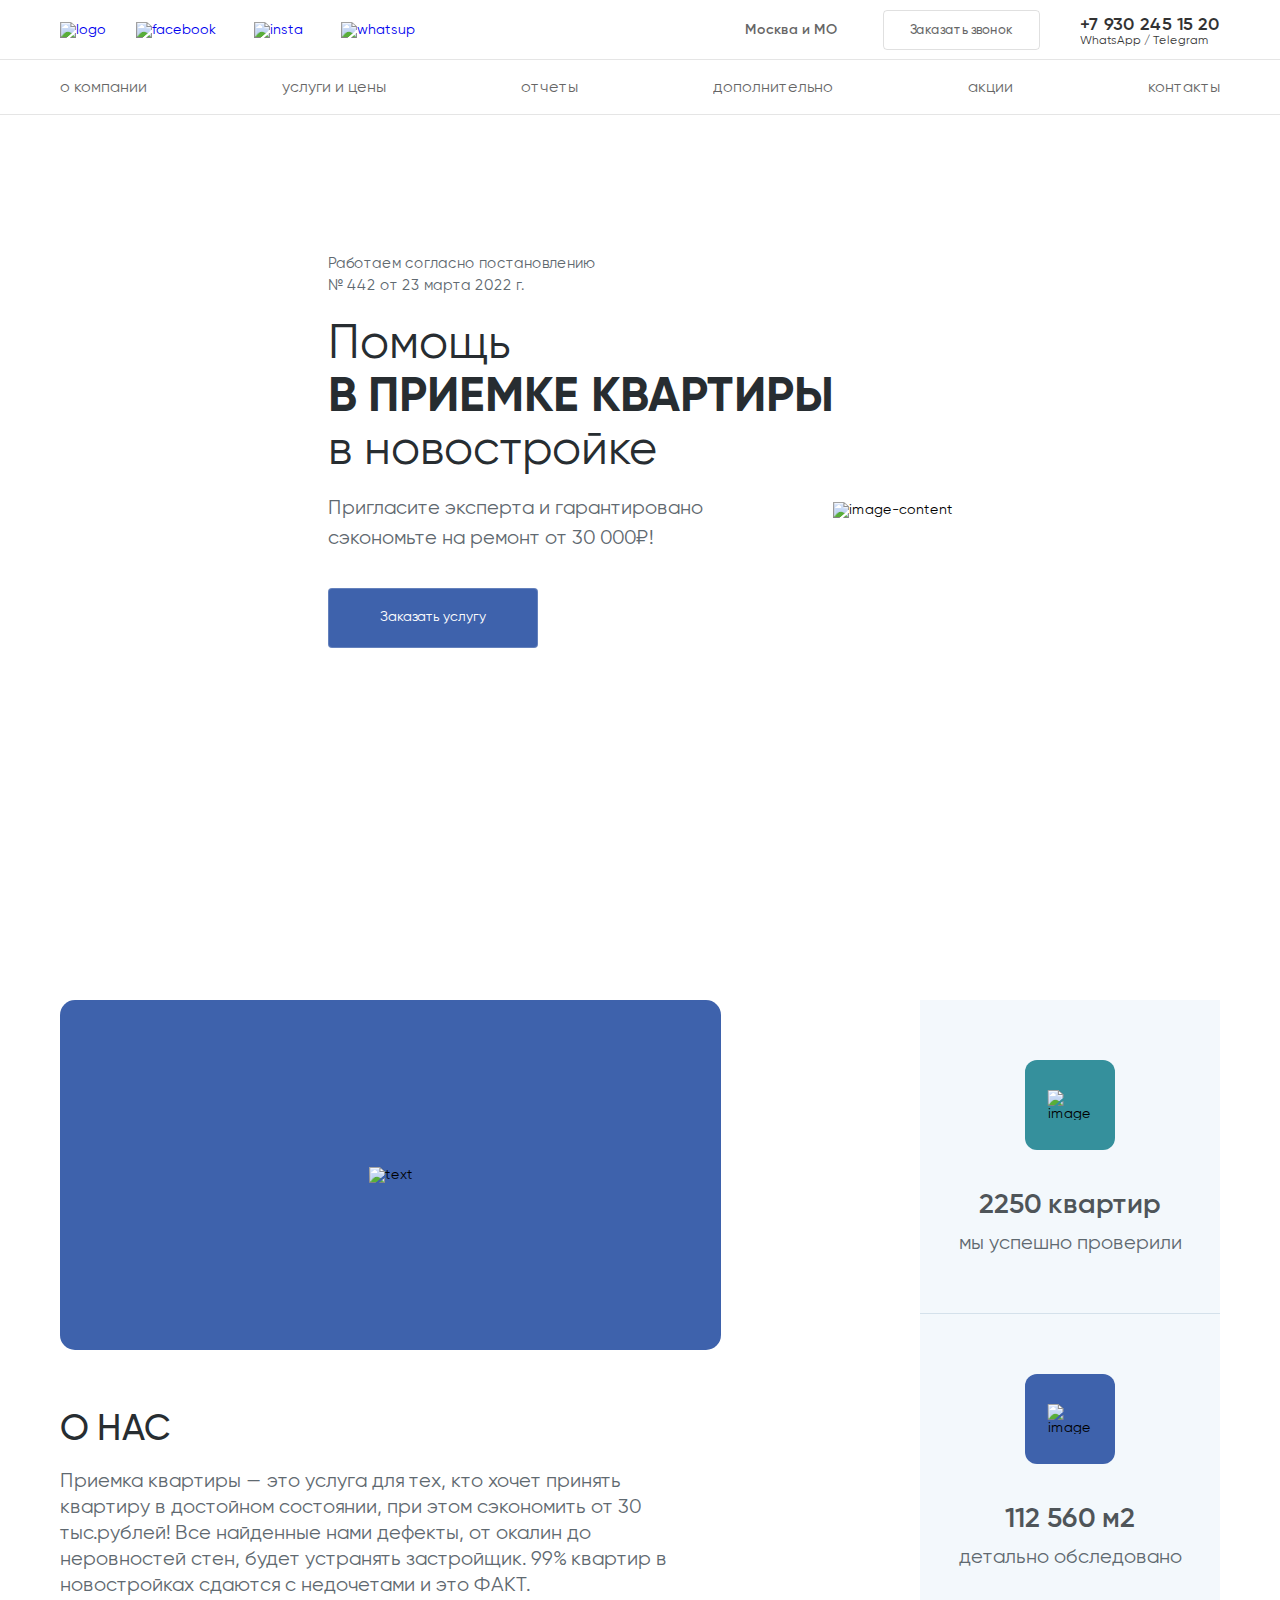
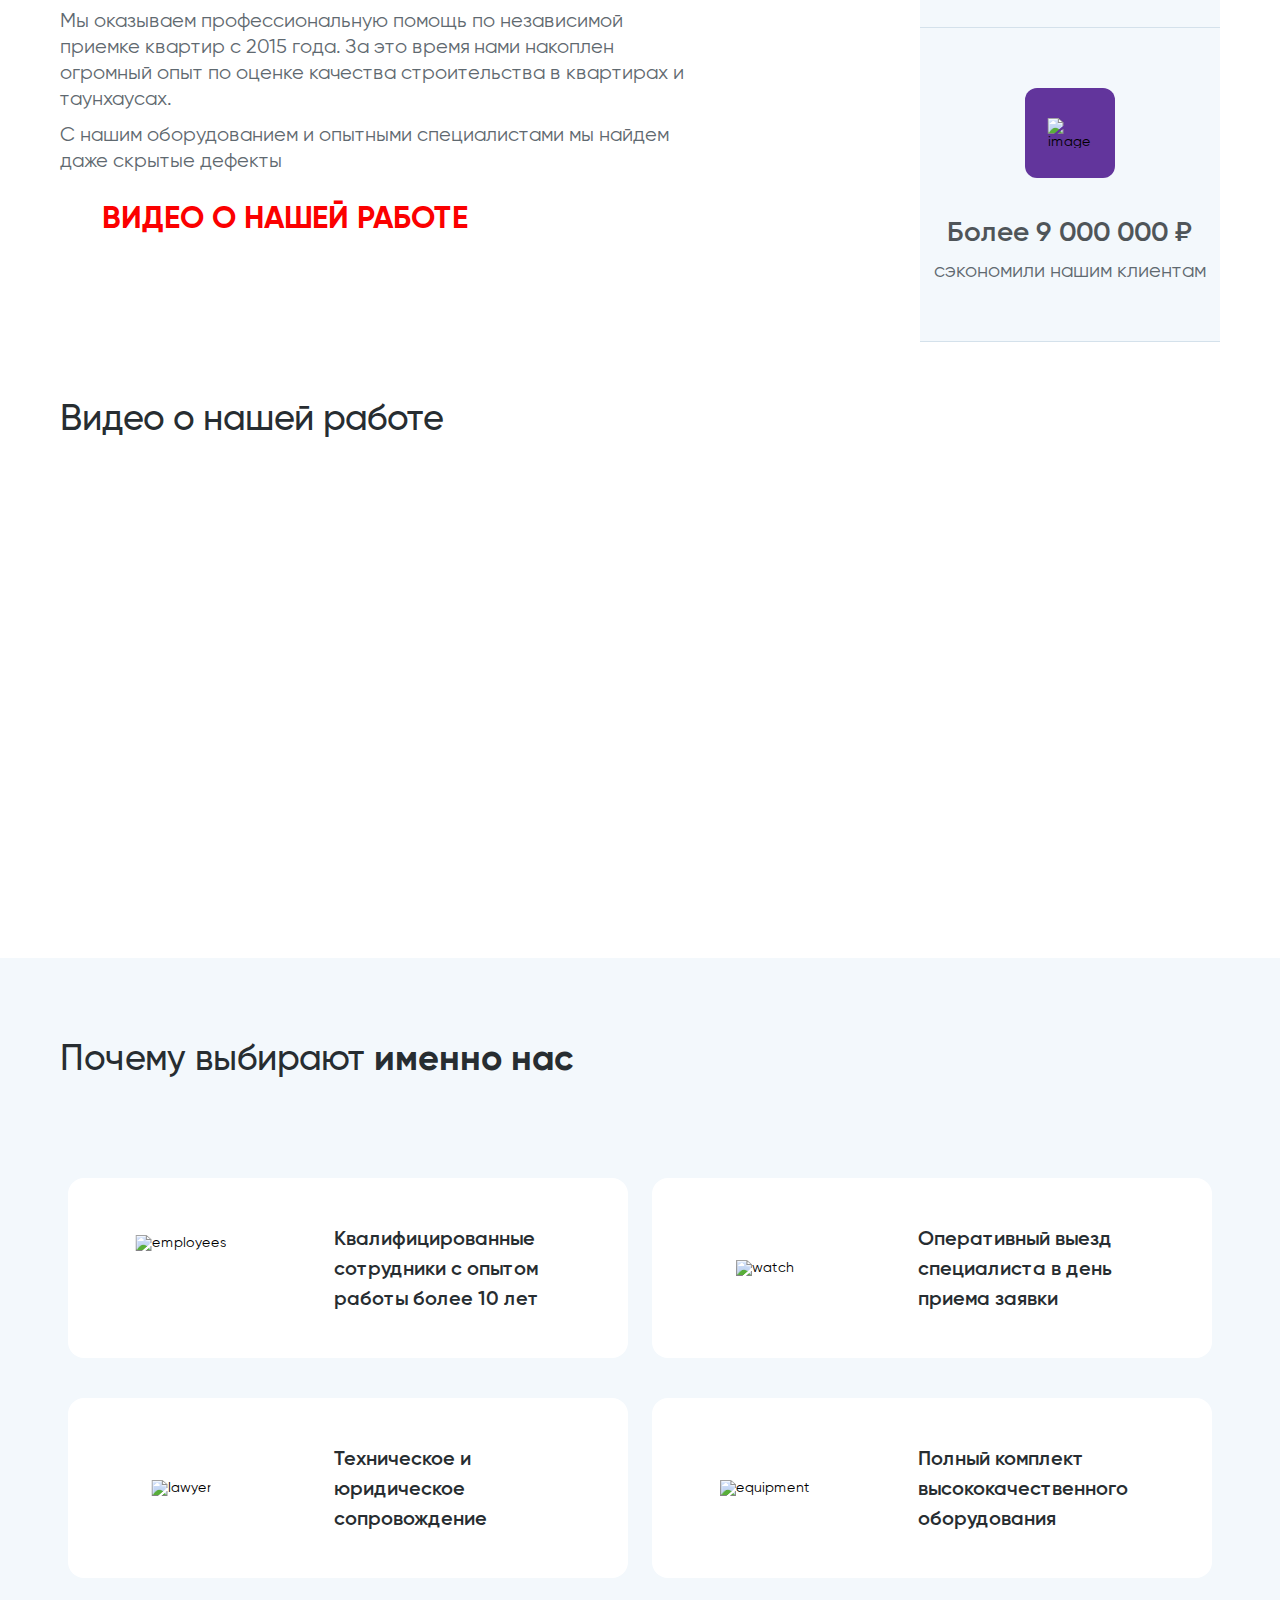
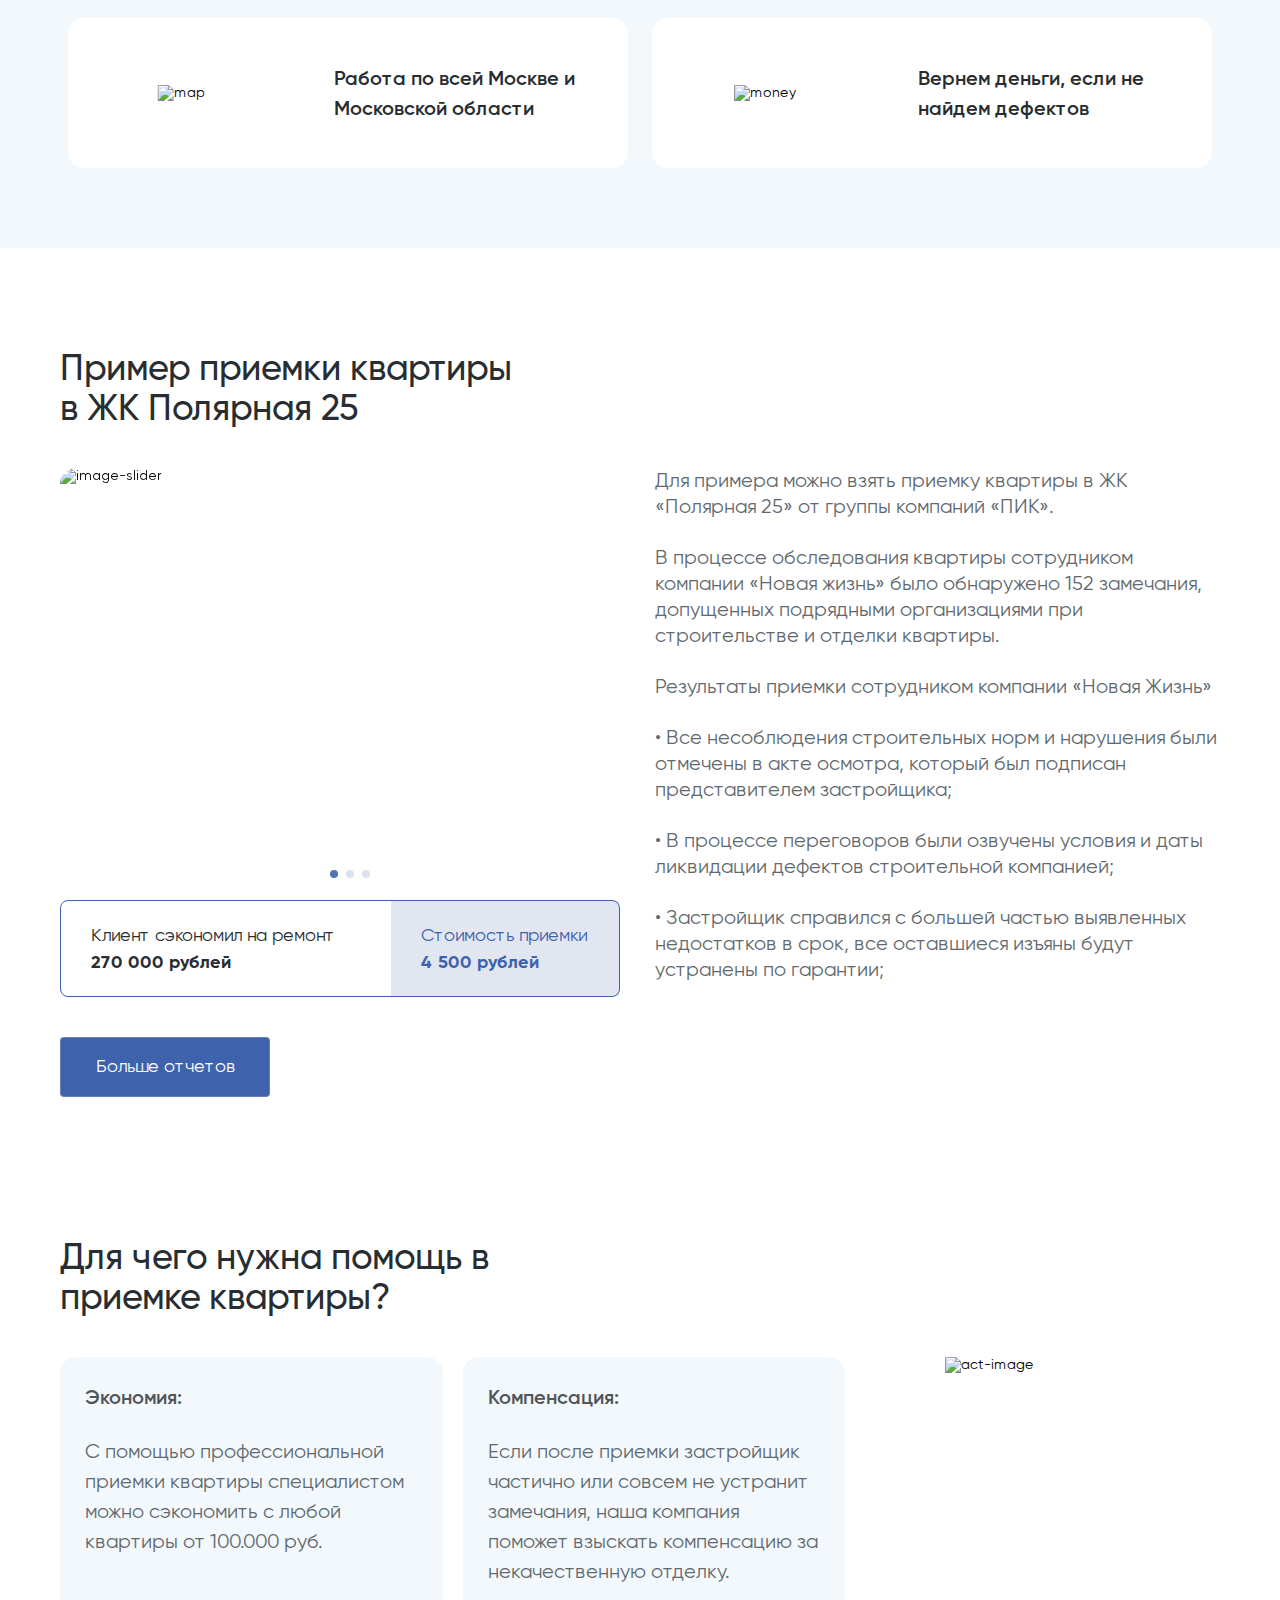
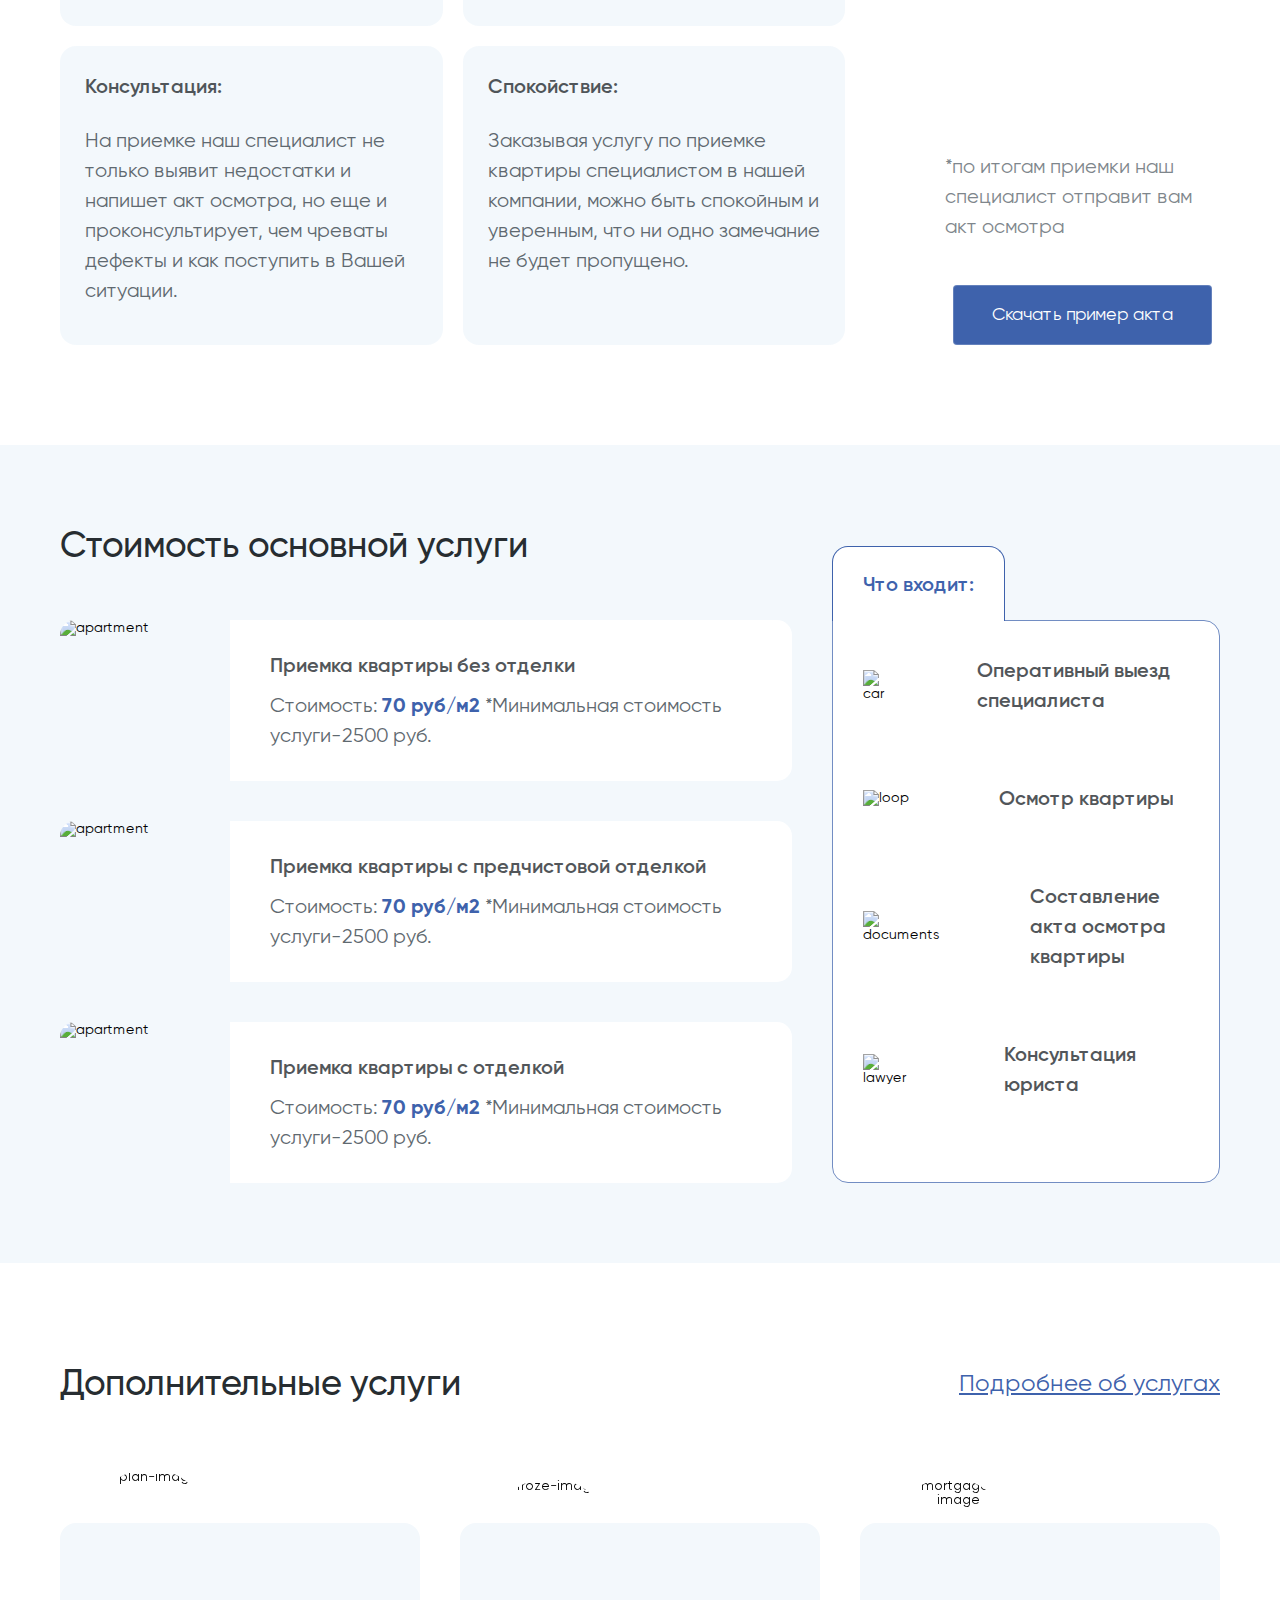
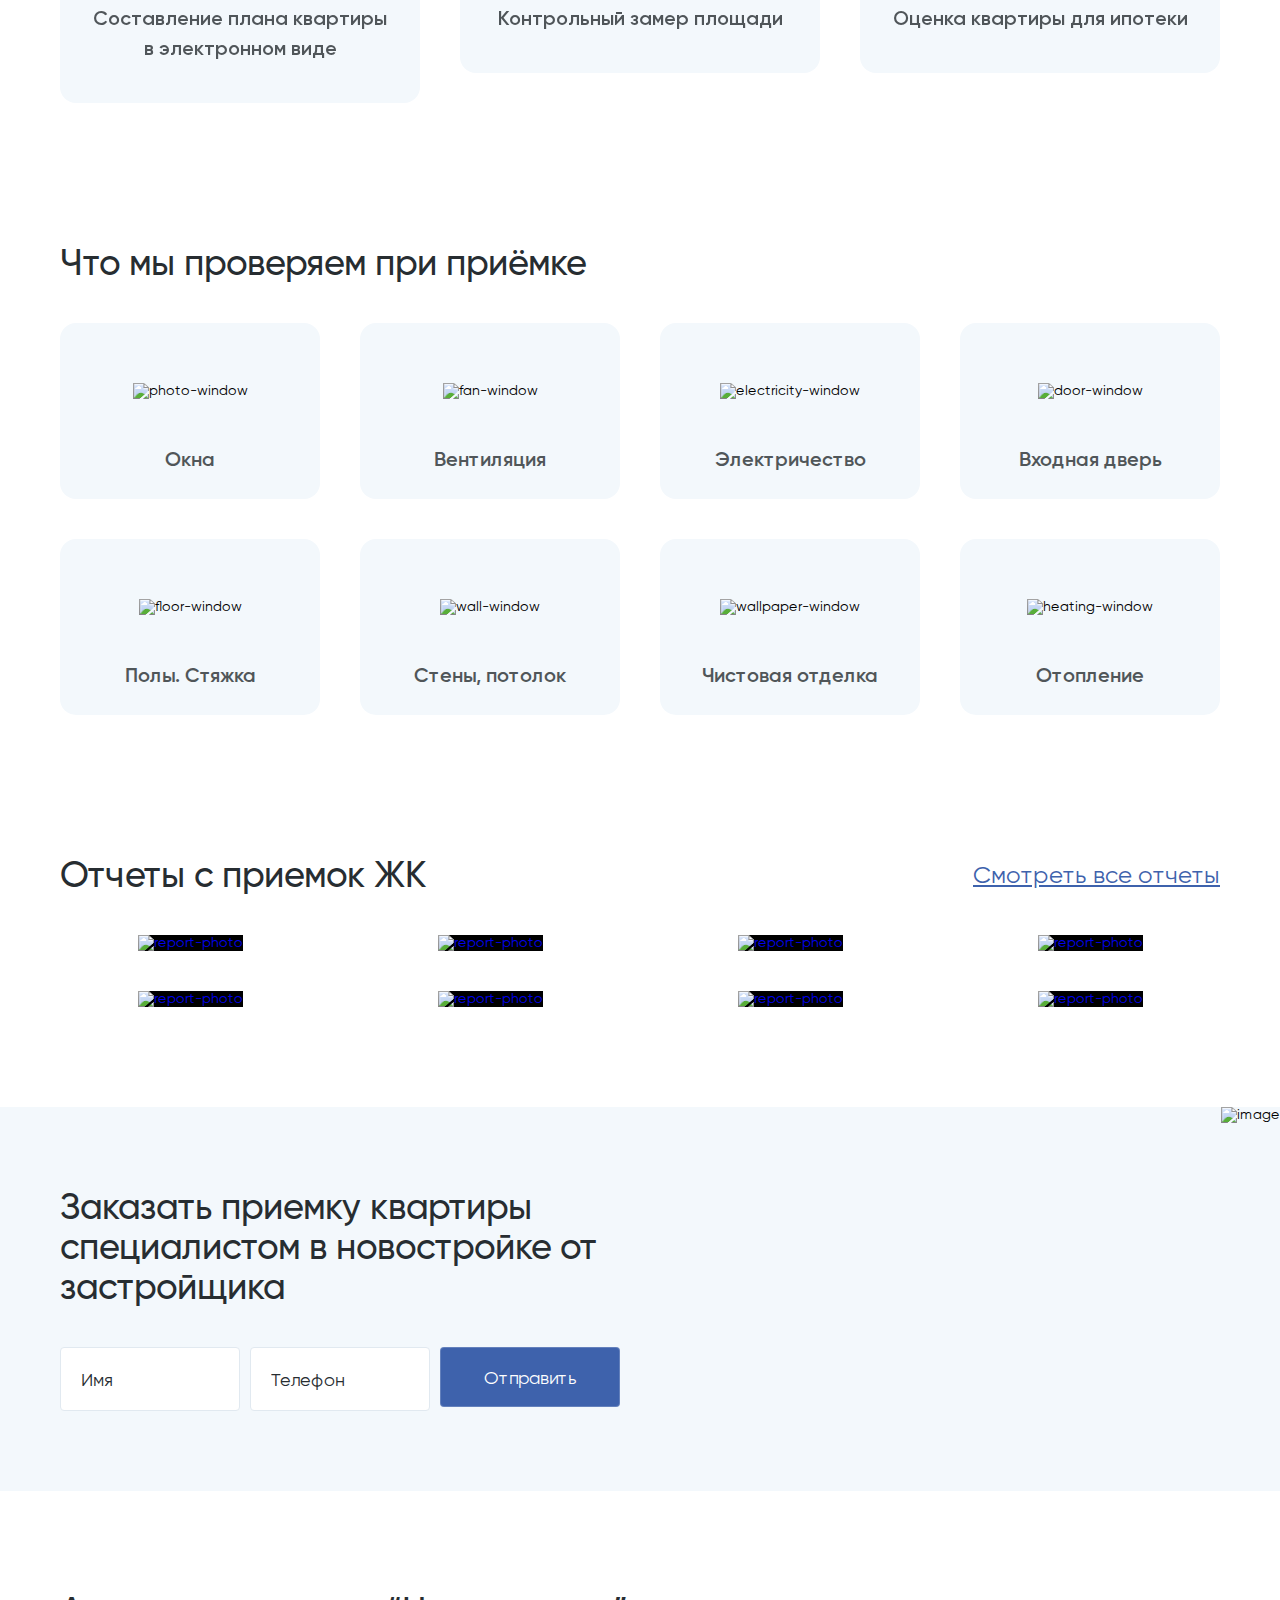
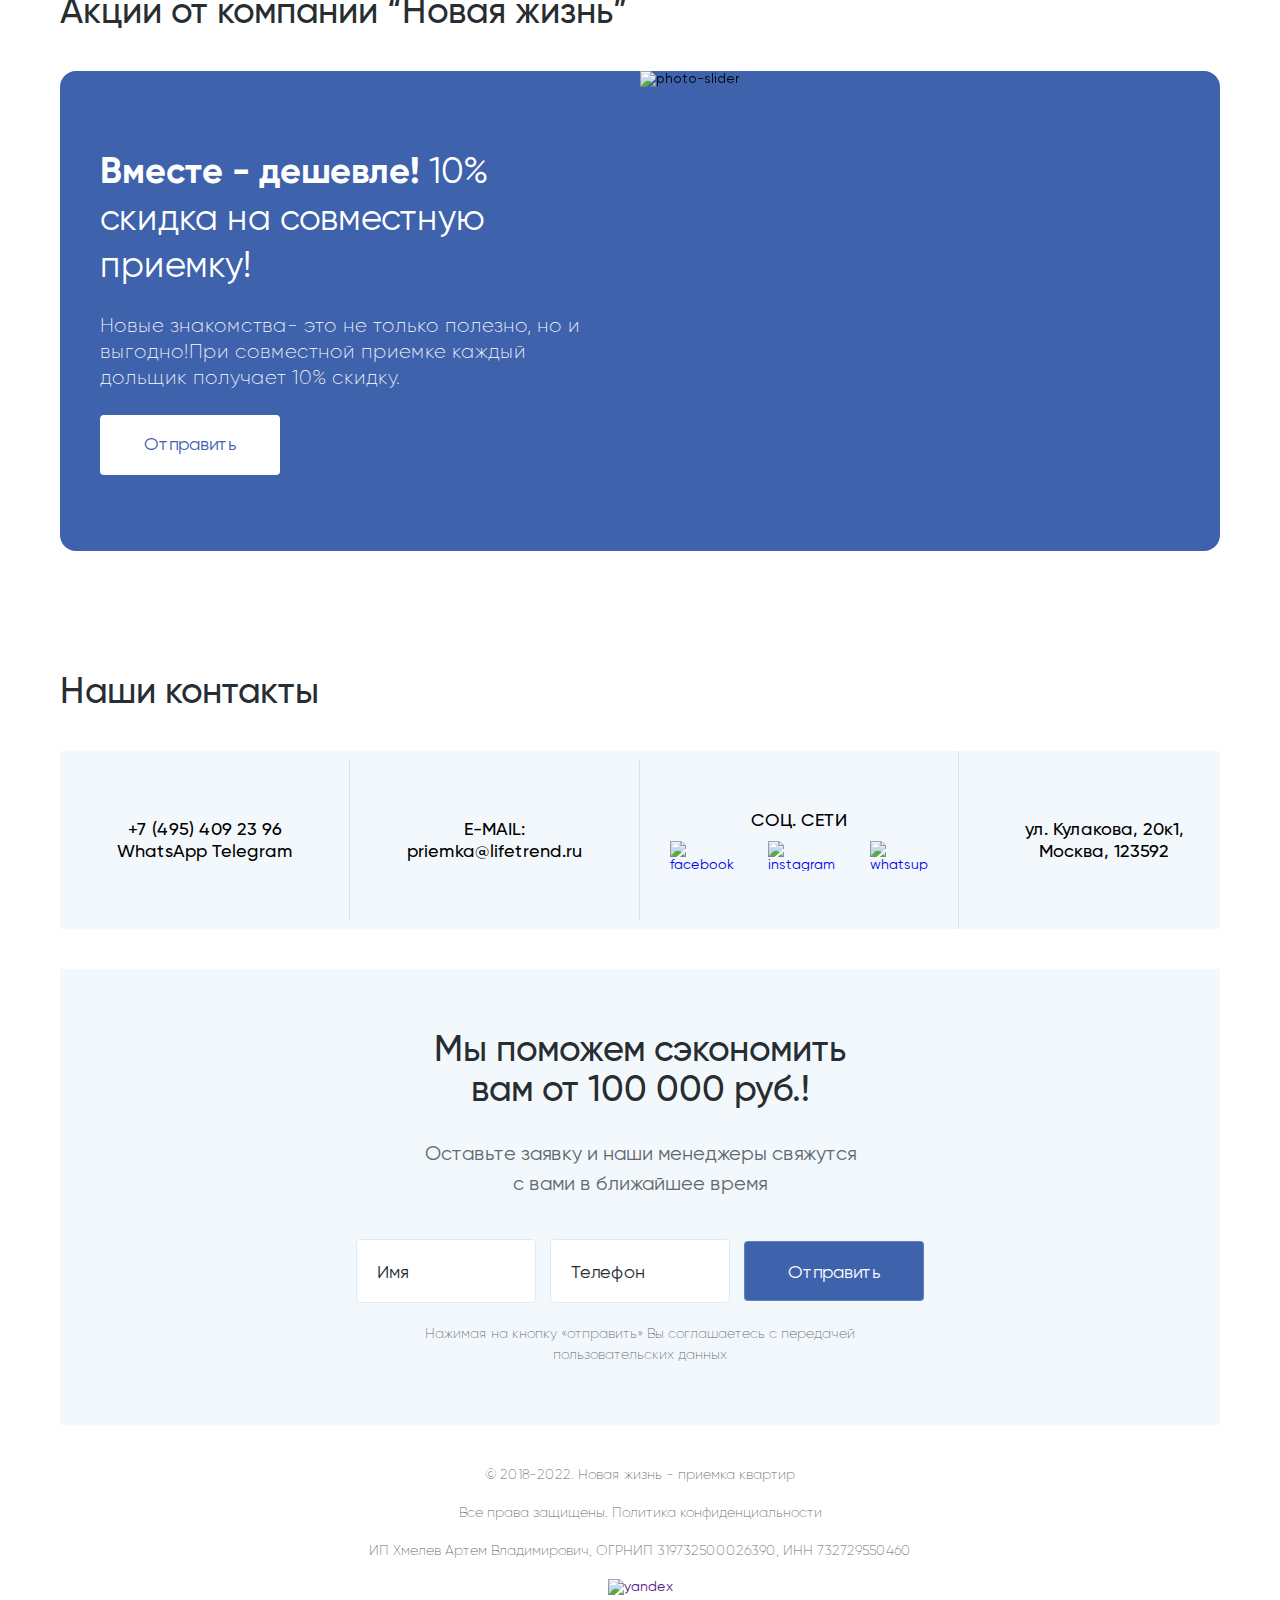
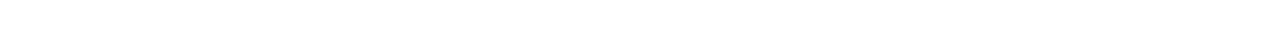
==== index.html @ ded3f1b5 "Add files via upload" ====
<!DOCTYPE html>
<html lang="ru">

<head>
	<meta charset="UTF-8">
	<meta http-equiv="X-UA-Compatible" content="IE=edge">
	<meta name="viewport" content="width=device-width, initial-scale=1.0">
	<link rel="stylesheet" href="css/style.min.css">
	<link rel="stylesheet" href="https://unpkg.com/swiper@8/swiper-bundle.min.css" />
	<title>Главная</title>
</head>

<body>
	<div class="wrapper">
		<header class="header">
			<div class="header__container container">
				<div class="header__top">
					<div class="header__left">
						<a href="index.html" class="header__logo">
							<img src="img/icons/logo.svg" alt="logo">
						</a>
						<div data-da=".menu,768,3" class="header__social social-header">
							<a href="#" class="social-header__item">
								<img src="img/icons/facebook.svg" alt="facebook">
							</a>
							<a href="#" class="social-header__item">
								<img src="img/icons/insta.svg" alt="insta">
							</a>
							<a href="#" class="social-header__item">
								<img src="img/icons/whatsup.svg" alt="whatsup">
							</a>
						</div>
					</div>
					<div class="header__right">
						<a href="#" data-da=".menu,600,2" class="header__location">Москва и МО</a>
						<a href="#popup-1" data-da=".menu,768,1" class="header__button popup-link">Заказать звонок</a>
						<div class="header__contact contact-header">
							<a href="tel:+79302451520" class="contact-header__phone">+7 930 245 15 20</a>
							<div class="contact-header__soc">WhatsApp / Telegram</div>
						</div>
						<div class="header__burger">
							<span></span>
							<span></span>
							<span></span>
						</div>
					</div>
				</div>
				<div class="header__bottom">
					<nav data-da=".header__right,768,3" class="header__menu menu">
						<ul class="menu__list">
							<li class="menu__item"><a href="about.html" class="menu__link">о компании</a></li>
							<li class="menu__item"><a href="services.html" class="menu__link">услуги и цены</a></li>
							<li class="menu__item"><a href="reports.html" class="menu__link">отчеты</a></li>
							<li class="menu__item"><a href="additionally.html" class="menu__link">дополнительно</a></li>
							<li class="menu__item"><a href="stock.html" class="menu__link">акции</a></li>
							<li class="menu__item"><a href="contact.html" class="menu__link">контакты</a></li>
						</ul>
					</nav>
				</div>
			</div>
		</header>
		<main class="page">
			<section class="intro">
				<div class="intro__container container">
					<div class="intro__image ibg">
						<picture>
							<source srcset="img/intro/intro-image-ibg.webp" type="image/webp"><img
								src="img/intro/intro-image-ibg.jpg" alt="background-image">
						</picture>
					</div>
					<div class="intro__content content-intro">
						<div class="content-intro__info">
							<div class="content-intro__suptitle">Работаем согласно постановлению № 442 от 23 марта 2022
								г.</div>
							<h1 class="content-intro__title">Помощь<br><span>в приемке квартиры</span><br> в новостройке
							</h1>
							<div class="content-intro__subtitle">Пригласите эксперта и гарантировано сэкономьте на
								ремонт от 30 000₽!</div>
							<a href="#popup-1" class="content-intro__button btn popup-link">Заказать услугу</a>
						</div>
						<div class="content-intro__image">
							<picture>
								<source srcset="img/intro/intro-image.webp" type="image/webp"><img
									src="img/intro/intro-image.png" alt="image-content">
							</picture>
						</div>
					</div>
				</div>
			</section>
			<section class="newlife">
				<div class="newlife__container container">
					<div class="newlife__body">
						<div class="newlife__content content-newlife">
							<div class="content-newlife__image">
								<picture>
									<source srcset="img/newlife/text.webp" type="image/webp"><img
										src="img/newlife/text.png" alt="text">
								</picture>
							</div>
							<div class="content-newlife__title title">О НАС</div>
							<div class="content-newlife__text">
								<p>Приемка квартиры — это услуга для тех, кто хочет принять квартиру в достойном
									состоянии, при этом сэкономить от 30 тыс.рублей! Все найденные нами дефекты, от
									окалин до неровностей стен, будет устранять застройщик. 99% квартир в новостройках
									сдаются с недочетами и это ФАКТ.</p>
								<p>Мы оказываем профессиональную помощь по независимой приемке квартир с 2015 года. За
									это время нами накоплен огромный опыт по оценке качества строительства в квартирах и
									таунхаусах.</p>
								<p>С нашим оборудованием и опытными специалистами мы найдем даже скрытые дефекты</p>
							</div>
							<a href="#" class="content-newlife__video-title">ВИДЕО О НАШЕЙ РАБОТЕ</a>
						</div>
						<div data-da=".content-newlife,992,1" class="newlife__aside aside-newlife">
							<div class="aside-newlife__item">
								<div class="aside-newlife__image image-green">
									<img src="img/newlife/1.svg" alt="image">
								</div>
								<div class="aside-newlife__title">2250 квартир</div>
								<div class="aside-newlife__text">мы успешно проверили</div>
							</div>
							<div class="aside-newlife__item">
								<div class="aside-newlife__image image-blue">
									<img src="img/newlife/2.svg" alt="image">
								</div>
								<div class="aside-newlife__title">112 560 м2</div>
								<div class="aside-newlife__text">детально обследовано</div>
							</div>
							<div class="aside-newlife__item">
								<div class="aside-newlife__image image-purpure">
									<img src="img/newlife/3.svg" alt="image">
								</div>
								<div class="aside-newlife__title">Более 9 000 000 ₽</div>
								<div class="aside-newlife__text">сэкономили нашим клиентам</div>
							</div>
						</div>
					</div>
					<h1 class="newlife__title title">Видео о нашей работе</h1>
					<div class="newlife__video">
						<!-- <video preload="none" controls>
							<source src="img/video/room.mp4" type="video/room.mp4">
						</video> -->
						<iframe width="100%" height="363px" src="https://www.youtube.com/embed/pdxjfpJ167Y"
							title="YouTube video player" frameborder="0"
							allow="accelerometer; autoplay; clipboard-write; encrypted-media; gyroscope; picture-in-picture"
							allowfullscreen></iframe>
					</div>
				</div>
			</section>
			<section class="choise">
				<div class="choise__container container">
					<h1 class="choise__title title">Почему выбирают <span>именно нас</span></h1>
					<div class="choise__body">
						<div class="choise__column">
							<div class="choise__item item-choise">
								<div class="item-choise__image over">
									<picture>
										<source srcset="img/choise//employees.webp" type="image/webp"><img
											src="img/choise//employees.png" alt="employees">
									</picture>
								</div>
								<div class="item-choise__text">Квалифицированные сотрудники с опытом работы более 10 лет
								</div>
							</div>
						</div>
						<div class="choise__column">
							<div class="choise__item item-choise">
								<div class="item-choise__image">
									<picture>
										<source srcset="img/choise//watсh.webp" type="image/webp"><img
											src="img/choise//watсh.png" alt="watсh">
									</picture>
								</div>
								<div class="item-choise__text">Оперативный выезд специалиста в день приема заявки</div>
							</div>
						</div>
						<div class="choise__column">
							<div class="choise__item item-choise">
								<div class="item-choise__image">
									<picture>
										<source srcset="img/choise//lawyer.webp" type="image/webp"><img
											src="img/choise//lawyer.png" alt="lawyer">
									</picture>
								</div>
								<div class="item-choise__text">Техническое и юридическое сопровождение</div>
							</div>
						</div>
						<div class="choise__column">
							<div class="choise__item item-choise">
								<div class="item-choise__image">
									<picture>
										<source srcset="img/choise//equipment.webp" type="image/webp"><img
											src="img/choise//equipment.png" alt="equipment">
									</picture>
								</div>
								<div class="item-choise__text">Полный комплект высококачественного оборудования</div>
							</div>
						</div>
						<div class="choise__column">
							<div class="choise__item item-choise">
								<div class="item-choise__image">
									<picture>
										<source srcset="img/choise//map.webp" type="image/webp"><img
											src="img/choise//map.png" alt="map">
									</picture>
								</div>
								<div class="item-choise__text">Работа по всей Москве и Московской области</div>
							</div>
						</div>
						<div class="choise__column">
							<div class="choise__item item-choise">
								<div class="item-choise__image">
									<picture>
										<source srcset="img/choise//money.webp" type="image/webp"><img
											src="img/choise//money.png" alt="money">
									</picture>
								</div>
								<div class="item-choise__text">Вернем деньги, если не найдем дефектов</div>
							</div>
						</div>
					</div>
				</div>
			</section>
			<section class="example">
				<div class="example__container container">
					<h1 class="example__title title">Пример приемки квартиры в ЖК Полярная 25</h1>
					<div class="example__body">
						<div class="example__info">
							<div class="example__slider slider-example">
								<div class="slider-example__container swiper-container">
									<div class="slider-example__wrapper swiper-wrapper">
										<div class="slider-example__slide swiper-slide">
											<div class="slider-example__image">
												<picture>
													<source srcset="img/example/picture.webp" type="image/webp"><img
														src="img/example/picture.jpg" alt="image-slider">
												</picture>
											</div>
										</div>
										<div class="slider-example__slide swiper-slide">
											<div class="slider-example__image">
												<picture>
													<source srcset="img/example/slide1.webp" type="image/webp"><img
														src="img/example/slide1.jpg" alt="image-slider">
												</picture>
											</div>
										</div>
										<div class="slider-example__slide swiper-slide">
											<div class="slider-example__image">
												<picture>
													<source srcset="img/example/slide1.webp" type="image/webp"><img
														src="img/example/slide1.jpg" alt="image-slider">
												</picture>
											</div>
										</div>
									</div>
									<div class="slider-example swiper-pagination"></div>
								</div>
							</div>
							<div class="example__stat stat-price">
								<div class="stat-price__wrapper">
									<div class="stat-price__save">Клиент сэкономил на ремонт <span>270 000 рублей</span>
									</div>
									<div class="stat-price__acceptance">Стоимость приемки <span>4 500 рублей</span>
									</div>
								</div>
							</div>
							<a href="reports.html" class="example__button btn">Больше отчетов</a>
						</div>
						<div class="example__text">
							<p>Для примера можно взять приемку квартиры в ЖК «Полярная 25» от группы компаний «ПИК».</p>
							<p>В процессе обследования квартиры сотрудником компании «Новая жизнь» было обнаружено 152
								замечания, допущенных подрядными организациями при строительстве и отделки квартиры.</p>
							<p>Результаты приемки сотрудником компании «Новая Жизнь»</p>
							<p>• Все несоблюдения строительных норм и нарушения были отмечены в акте осмотра, который
								был подписан представителем застройщика;</p>
							<p>• В процессе переговоров были озвучены условия и даты ликвидации дефектов строительной
								компанией;</p>
							<p>• Застройщик справился с большей частью выявленных недостатков в срок, все оставшиеся
								изъяны будут устранены по гарантии;</p>
						</div>
					</div>
				</div>
			</section>
			<section class="help">
				<div class="help__container container">
					<h1 class="help__title title">Для чего нужна помощь в приемке квартиры?</h1>
					<div class="help__body">
						<div class="help__info info-help">
							<div class="info-help__column">
								<div class="info-help__item">
									<div class="info-help__title">Экономия:</div>
									<div class="info-help__text">С помощью профессиональной приемки квартиры
										специалистом можно сэкономить с любой квартиры от 100.000 руб.</div>
								</div>
							</div>
							<div class="info-help__column">
								<div class="info-help__item">
									<div class="info-help__title">Компенсация:</div>
									<div class="info-help__text">Если после приемки застройщик частично или совсем не
										устранит замечания, наша компания поможет взыскать компенсацию за некачественную
										отделку.</div>
								</div>
							</div>
							<div class="info-help__column">
								<div class="info-help__item">
									<div class="info-help__title">Консультация:</div>
									<div class="info-help__text">На приемке наш специалист не только выявит недостатки и
										напишет акт осмотра, но еще и проконсультирует, чем чреваты дефекты и как
										поступить в Вашей ситуации.</div>
								</div>
							</div>
							<div class="info-help__column">
								<div class="info-help__item">
									<div class="info-help__title">Спокойствие:</div>
									<div class="info-help__text">Заказывая услугу по приемке квартиры специалистом в
										нашей компании, можно быть спокойным и уверенным, что ни одно замечание не будет
										пропущено.</div>
								</div>
							</div>
						</div>
						<div class="help__example example-help">
							<div class="example-help__image">
								<picture>
									<source srcset="img/acts/act-1.webp" type="image/webp"><img src="img/acts/act-1.jpg"
										alt="act-image">
								</picture>
							</div>
							<div class="example-help__text">*по итогам приемки наш специалист отправит вам акт осмотра
							</div>
							<a href="" download="" class="example-help__button btn">Скачать пример акта</a>
						</div>
					</div>
				</div>
			</section>
			<section class="services-cost">
				<div class="services-cost__container container">
					<h1 class="services-cost__title title">Стоимость основной услуги</h1>
					<div class="services-cost__body">
						<div class="services-cost__services">
							<div class="services-cost__item item-services-cost">
								<div class="item-services-cost__photo">
									<picture>
										<source srcset="img/services-cost/1.webp" type="image/webp"><img
											src="img/services-cost/1.jpg" alt="apartment">
									</picture>
								</div>
								<div class="item-services-cost__info">
									<div class="item-services-cost__title">Приемка квартиры без отделки</div>
									<div class="item-services-cost__text">Стоимость: <span>70 руб/м2</span> *Минимальная
										стоимость услуги-2500 руб.</div>
								</div>
							</div>
							<div class="services-cost__item item-services-cost">
								<div class="item-services-cost__photo">
									<picture>
										<source srcset="img/services-cost/2.webp" type="image/webp"><img
											src="img/services-cost/2.jpg" alt="apartment">
									</picture>
								</div>
								<div class="item-services-cost__info">
									<div class="item-services-cost__title">Приемка квартиры с предчистовой отделкой
									</div>
									<div class="item-services-cost__text">Стоимость: <span>70 руб/м2</span> *Минимальная
										стоимость услуги-2500 руб.</div>
								</div>
							</div>
							<div class="services-cost__item item-services-cost">
								<div class="item-services-cost__photo">
									<picture>
										<source srcset="img/services-cost/3.webp" type="image/webp"><img
											src="img/services-cost/3.jpg" alt="apartment">
									</picture>
								</div>
								<div class="item-services-cost__info">
									<div class="item-services-cost__title">Приемка квартиры с отделкой</div>
									<div class="item-services-cost__text">Стоимость: <span>70 руб/м2</span> *Минимальная
										стоимость услуги-2500 руб.</div>
								</div>
							</div>
						</div>
						<div class="services-cost__include include-services-cost">
							<div class="include-services-cost__content">
								<div class="include-services-cost__item item-include">
									<div class="item-include__photo">
										<img src="img/services-cost/car.svg" alt="car">
									</div>
									<div class="item-include__text">Оперативный выезд специалиста</div>
								</div>
								<div class="include-services-cost__item item-include">
									<div class="item-include__photo">
										<img src="img/services-cost/loop.svg" alt="loop">
									</div>
									<div class="item-include__text">Осмотр квартиры</div>
								</div>
								<div class="include-services-cost__item item-include">
									<div class="item-include__photo">
										<img src="img/services-cost/doc.svg" alt="documents">
									</div>
									<div class="item-include__text">Составление акта осмотра квартиры</div>
								</div>
								<div class="include-services-cost__item item-include">
									<div class="item-include__photo">
										<img src="img/services-cost/lawyer.svg" alt="lawyer">
									</div>
									<div class="item-include__text">Консультация юриста</div>
								</div>
							</div>
						</div>
					</div>
				</div>
			</section>
			<section class="add-services">
				<div class="add-services__container container">
					<div class="add-services__top">
						<h1 class="add-services__title title">Дополнительные услуги</h1>
						<a href="services.html" class="add-services__about">Подробнее об услугах</a>
					</div>
					<div class="add-services__body">
						<div class="add-services__slider slider-services">
							<div class="slider-services__container swiper-container">
								<div class="slider-services__wrapper swiper-wrapper">
									<div class="slider-services__slide swiper-slide">
										<div class="slider-services__image">
											<picture>
												<source srcset="img/addslider/1.webp" type="image/webp"><img
													src="img/addslider/1.png" alt="plan-image">
											</picture>
										</div>
										<div class="slider-services__text">Составление плана квартиры в электронном виде
										</div>
									</div>
									<div class="slider-services__slide swiper-slide">
										<div class="slider-services__image">
											<picture>
												<source srcset="img/addslider/2.webp" type="image/webp"><img
													src="img/addslider/2.png" alt="froze-image">
											</picture>
										</div>
										<div class="slider-services__text">Контрольный замер площади</div>
									</div>
									<div class="slider-services__slide swiper-slide">
										<div class="slider-services__image">
											<picture>
												<source srcset="img/addslider/3.webp" type="image/webp"><img
													src="img/addslider/3.png" alt="mortgage-image">
											</picture>
										</div>
										<div class="slider-services__text">Оценка квартиры для ипотеки</div>
									</div>
									<div class="slider-services__slide swiper-slide">
										<div class="slider-services__image">
											<picture>
												<source srcset="img/example/picture.webp" type="image/webp"><img
													src="img/example/picture.jpg" alt="plan-image">
											</picture>
										</div>
										<div class="slider-services__text">Составление плана квартиры в электронном виде
										</div>
									</div>
									<div class="slider-services__slide swiper-slide">
										<div class="slider-services__image">
											<picture>
												<source srcset="img/addslider/1.webp" type="image/webp"><img
													src="img/addslider/1.png" alt="plan-image">
											</picture>
										</div>
										<div class="slider-services__text">Составление плана квартиры в электронном виде
										</div>
									</div>
								</div>
								<div class="slider-services swiper-button-next"></div>
								<div class="slider-services swiper-button-prev"></div>
							</div>
						</div>
					</div>
				</div>
			</section>
			<section class="we-check">
				<div class="we-check__container container">
					<h1 class="we-check__title title">Что мы проверяем при приёмке</h1>
					<div class="we-check__body">
						<div class="we-check__column">
							<div class="we-check__item item-we-check">
								<div class="item-we-check__image">
									<img src="img/we-check/window.svg" alt="photo-window">
								</div>
								<div class="item-we-check__text">Окна</div>
								<div class="item-we-check__info">В приемку входит: Оперативный выезд специалиста по
									Москве и МО Выявление и фиксация строительных нарушений</div>
							</div>
						</div>
						<div class="we-check__column">
							<div class="we-check__item item-we-check">
								<div class="item-we-check__image">
									<img src="img/we-check/fan.svg" alt="fan-window">
								</div>
								<div class="item-we-check__text">Вентиляция</div>
								<div class="item-we-check__info">В приемку входит: Оперативный выезд специалиста по
									Москве и МО Выявление и фиксация строительных нарушений</div>
							</div>
						</div>
						<div class="we-check__column">
							<div class="we-check__item item-we-check">
								<div class="item-we-check__image">
									<img src="img/we-check/electricity.svg" alt="electricity-window">
								</div>
								<div class="item-we-check__text">Электричество</div>
								<div class="item-we-check__info">В приемку входит: Оперативный выезд специалиста по
									Москве и МО Выявление и фиксация строительных нарушений</div>
							</div>
						</div>
						<div class="we-check__column">
							<div class="we-check__item item-we-check">
								<div class="item-we-check__image">
									<img src="img/we-check/door.svg" alt="door-window">
								</div>
								<div class="item-we-check__text">Входная дверь</div>
								<div class="item-we-check__info">В приемку входит: Оперативный выезд специалиста по
									Москве и МО Выявление и фиксация строительных нарушений</div>
							</div>
						</div>
						<div class="we-check__column">
							<div class="we-check__item item-we-check">
								<div class="item-we-check__image">
									<img src="img/we-check/floor.svg" alt="floor-window">
								</div>
								<div class="item-we-check__text">Полы. Стяжка</div>
								<div class="item-we-check__info">В приемку входит: Оперативный выезд специалиста по
									Москве и МО Выявление и фиксация строительных нарушений</div>
							</div>
						</div>
						<div class="we-check__column">
							<div class="we-check__item item-we-check">
								<div class="item-we-check__image">
									<img src="img/we-check/wall.svg" alt="wall-window">
								</div>
								<div class="item-we-check__text">Стены, потолок</div>
								<div class="item-we-check__info">В приемку входит: Оперативный выезд специалиста по
									Москве и МО Выявление и фиксация строительных нарушений</div>
							</div>
						</div>
						<div class="we-check__column">
							<div class="we-check__item item-we-check">
								<div class="item-we-check__image">
									<img src="img/we-check/wallpaper.svg" alt="wallpaper-window">
								</div>
								<div class="item-we-check__text">Чистовая отделка</div>
								<div class="item-we-check__info">В приемку входит: Оперативный выезд специалиста по
									Москве и МО Выявление и фиксация строительных нарушений</div>
							</div>
						</div>
						<div class="we-check__column">
							<div class="we-check__item item-we-check">
								<div class="item-we-check__image">
									<img src="img/we-check/heating.svg" alt="heating-window">
								</div>
								<div class="item-we-check__text">Отопление</div>
								<div class="item-we-check__info">В приемку входит: Оперативный выезд специалиста по
									Москве и МО Выявление и фиксация строительных нарушений</div>
							</div>
						</div>
					</div>
				</div>
			</section>
			<section class="reports-items">
				<div class="reports-items__container container">
					<div class="reports-items__top">
						<h1 class="reports-items__title title">Отчеты с приемок ЖК</h1>
						<a href="reports.html" class="reports-items__about">Смотреть все отчеты</a>
					</div>
					<div class="reports-items__body">
						<div class="reports-items__column">
							<a href="jk_new_life.html" class="reports-items__item">
								<picture>
									<source srcset="img/report/report-image.webp" type="image/webp"><img
										src="img/report/report-image.jpg" alt="report-photo">
								</picture>
								<div class="reports-items__info">
									<div class="reports-items__header">ЖК Переделкино ближнее</div>
									<div class="reports-items__text">Дата осмотра: 15.05.2021</div>
									<div class="reports-items__total">Выявлено дефектов: 59</div>
								</div>
							</a>
						</div>
						<div class="reports-items__column">
							<a href="jk_new_life.html" class="reports-items__item">
								<picture>
									<source srcset="img/report/report-image.webp" type="image/webp"><img
										src="img/report/report-image.jpg" alt="report-photo">
								</picture>
								<div class="reports-items__info">
									<div class="reports-items__header">ЖК Переделкино ближнее</div>
									<div class="reports-items__text">Дата осмотра: 15.05.2021</div>
									<div class="reports-items__total">Выявлено дефектов: 59</div>
								</div>
							</a>
						</div>
						<div class="reports-items__column">
							<a href="jk_new_life.html" class="reports-items__item">
								<picture>
									<source srcset="img/report/report-image.webp" type="image/webp"><img
										src="img/report/report-image.jpg" alt="report-photo">
								</picture>
								<div class="reports-items__info">
									<div class="reports-items__header">ЖК Переделкино ближнее</div>
									<div class="reports-items__text">Дата осмотра: 15.05.2021</div>
									<div class="reports-items__total">Выявлено дефектов: 59</div>
								</div>
							</a>
						</div>
						<div class="reports-items__column">
							<a href="jk_new_life.html" class="reports-items__item">
								<picture>
									<source srcset="img/report/report-image.webp" type="image/webp"><img
										src="img/report/report-image.jpg" alt="report-photo">
								</picture>
								<div class="reports-items__info">
									<div class="reports-items__header">ЖК Переделкино ближнее</div>
									<div class="reports-items__text">Дата осмотра: 15.05.2021</div>
									<div class="reports-items__total">Выявлено дефектов: 59</div>
								</div>
							</a>
						</div>
						<div class="reports-items__column">
							<a href="#" class="reports-items__item">
								<picture>
									<source srcset="img/report/report-image.webp" type="image/webp"><img
										src="img/report/report-image.jpg" alt="report-photo">
								</picture>
								<div class="reports-items__info">
									<div class="reports-items__header">ЖК Переделкино ближнее</div>
									<div class="reports-items__text">Дата осмотра: 15.05.2021</div>
									<div class="reports-items__total">Выявлено дефектов: 59</div>
								</div>
							</a>
						</div>
						<div class="reports-items__column">
							<a href="#" class="reports-items__item">
								<picture>
									<source srcset="img/report/report-image.webp" type="image/webp"><img
										src="img/report/report-image.jpg" alt="report-photo">
								</picture>
								<div class="reports-items__info">
									<div class="reports-items__header">ЖК Переделкино ближнее</div>
									<div class="reports-items__text">Дата осмотра: 15.05.2021</div>
									<div class="reports-items__total">Выявлено дефектов: 59</div>
								</div>
							</a>
						</div>
						<div class="reports-items__column">
							<a href="#" class="reports-items__item">
								<picture>
									<source srcset="img/report/report-image.webp" type="image/webp"><img
										src="img/report/report-image.jpg" alt="report-photo">
								</picture>
								<div class="reports-items__info">
									<div class="reports-items__header">ЖК Переделкино ближнее</div>
									<div class="reports-items__text">Дата осмотра: 15.05.2021</div>
									<div class="reports-items__total">Выявлено дефектов: 59</div>
								</div>
							</a>
						</div>
						<div class="reports-items__column">
							<a href="#" class="reports-items__item">
								<picture>
									<source srcset="img/report/report-image.webp" type="image/webp"><img
										src="img/report/report-image.jpg" alt="report-photo">
								</picture>
								<div class="reports-items__info">
									<div class="reports-items__header">ЖК Переделкино ближнее</div>
									<div class="reports-items__text">Дата осмотра: 15.05.2021</div>
									<div class="reports-items__total">Выявлено дефектов: 59</div>
								</div>
							</a>
						</div>
					</div>
				</div>
			</section>
			<section class="order">
				<div class="order__container container">
					<div class="order__content">
						<div class="order__info">
							<h1 class="order__title title">Заказать приемку квартиры специалистом в новостройке от
								застройщика</h1>
							<form action="#" class="order__form form-order">
								<div class="form-order__content">
									<input type="text" class="form-order__input" placeholder="Имя">
									<input type="text" class="form-order__input" placeholder="Телефон">
									<button class="form-order__button btn">Отправить</button>
								</div>
							</form>
						</div>
						<div class="order__image">
							<picture>
								<source srcset="img/order/order-image.webp" type="image/webp"><img
									src="img/order/order-image.jpg" alt="image">
							</picture>
						</div>
					</div>
				</div>
			</section>
			<section class="stock-slider">
				<div class="stock-slider__container container">
					<h1 class="stock-slider__title title">Акции от компании “Новая жизнь”</h1>
					<div class="stock-slider__body slider-stock">
						<div class="slider-stock__container swiper-container">
							<div class="slider-stock__wrapper swiper-wrapper">
								<div class="slider-stock__slide swiper-slide">
									<div class="slider-stock__info">
										<div class="slider-stock__title"><span>Вместе - дешевле!</span> 10% скидка на
											совместную приемку!</div>
										<div class="slider-stock__text">Новые знакомства- это не только полезно, но и
											выгодно!При совместной приемке каждый дольщик получает 10% скидку.</div>
										<div class="slider-stock__button btn">Отправить</div>
									</div>
									<div class="slider-stock__photo">
										<picture>
											<source srcset="img/stock/slider/1.webp" type="image/webp"><img
												src="img/stock/slider/1.jpg" alt="photo-slider">
										</picture>
									</div>
								</div>
								<div class="slider-stock__slide swiper-slide">
									<div class="slider-stock__info">
										<div class="slider-stock__title"><span>Вместе - дешевле!</span> 10% скидка на
											совместную приемку!</div>
										<div class="slider-stock__text">Новые знакомства- это не только полезно, но и
											выгодно!При совместной приемке каждый дольщик получает 10% скидку.</div>
										<div class="slider-stock__button btn">Отправить</div>
									</div>
									<div class="slider-stock__photo">
										<picture>
											<source srcset="img/stock/slider/2.webp" type="image/webp"><img
												src="img/stock/slider/2.jpg" alt="photo-slider">
										</picture>
									</div>
								</div>
								<div class="slider-stock__slide swiper-slide">
									<div class="slider-stock__info">
										<div class="slider-stock__title"><span>Вместе - дешевле!</span> 10% скидка на
											совместную приемку!</div>
										<div class="slider-stock__text">Новые знакомства- это не только полезно, но и
											выгодно! При совместной приемке каждый дольщик получает 10% скидку.</div>
										<div class="slider-stock__button btn">Отправить</div>
									</div>
									<div class="slider-stock__photo">
										<picture>
											<source srcset="img/stock/slider/3.webp" type="image/webp"><img
												src="img/stock/slider/3.jpg" alt="photo-slider">
										</picture>
									</div>
								</div>
							</div>
							<div class="slider-stock-arrow swiper-button-next"></div>
							<div class="slider-stock-arrow swiper-button-prev"></div>
						</div>
					</div>
				</div>
			</section>
			<section class="contacts">
				<div class="contacts__container container">
					<h1 class="contacts__title title">Наши контакты</h1>
					<div class="contacts__top top-contacts">
						<div class="top-contacts__column">
							<div class="top-contacts__item top-contacts-item">
								<a href="tel:74954092396" class="top-contacts-item__text">+7 (495) 409 23 96</a>
								<div class="top-contacts-item__text">WhatsApp Telegram</div>
							</div>
						</div>
						<div class="top-contacts__column">
							<div class="top-contacts__item top-contacts-item">
								<a href="mailto:priemka@lifetrend.ru" class="top-contacts-item__text">E-MAIL:</a>
								<a href="mailto:priemka@lifetrend.ru"
									class="top-contacts-item__text">priemka@lifetrend.ru</a>
							</div>
						</div>
						<div class="top-contacts__column">
							<div class="top-contacts__item top-contacts-item">
								<div class="top-contacts-item__text">СОЦ. СЕТИ</div>
								<div class="top-contacts-item__soc top-contacts-soc">
									<a href="#" class="top-contacts-soc__item">
										<img src="img/icons/facebook.svg" alt="facebook">
									</a>
									<a href="#" class="top-contacts-soc__item">
										<img src="img/icons/insta.svg" alt="instagram">
									</a>
									<a href="#" class="top-contacts-soc__item">
										<img src="img/icons/whatsup.svg" alt="whatsup">
									</a>
								</div>
							</div>
						</div>
						<div class="top-contacts__column">
							<div class="top-contacts__item top-contacts-item">
								<a href="https://www.google.com/maps/place/%D1%83%D0%BB.+%D0%9A%D1%83%D0%BB%D0%B0%D0%BA%D0%BE%D0%B2%D0%B0,+20+%D0%BA1,+%D0%9C%D0%BE%D1%81%D0%BA%D0%B2%D0%B0,+123592/@55.8048305,37.3914914,17z/data=!3m1!4b1!4m5!3m4!1s0x46b5462415c78dc1:0x2bb17865bd5d0431!8m2!3d55.8044799!4d37.3913132"
									class="top-contacts-item__text">ул. Кулакова, 20к1, </a>
								<a href="https://www.google.com/maps/place/%D1%83%D0%BB.+%D0%9A%D1%83%D0%BB%D0%B0%D0%BA%D0%BE%D0%B2%D0%B0,+20+%D0%BA1,+%D0%9C%D0%BE%D1%81%D0%BA%D0%B2%D0%B0,+123592/@55.8048305,37.3914914,17z/data=!3m1!4b1!4m5!3m4!1s0x46b5462415c78dc1:0x2bb17865bd5d0431!8m2!3d55.8044799!4d37.3913132"
									class="top-contacts-item__text">Москва, 123592</a>
							</div>
						</div>
					</div>
					<div class="contacts__banner banner-contacts">
						<div class="banner-contacts__title title">Мы поможем сэкономить вам от 100 000 руб.!</div>
						<div class="banner-contacts__subtitle">Оставьте заявку и наши менеджеры свяжутся с вами в
							ближайшее время</div>
						<form action="#" class="banner-contacts__form">
							<div class="banner-contacts__content">
								<input type="text" class="banner-contacts__input form-order__input" placeholder="Имя">
								<input type="text" class="banner-contacts__input form-order__input"
									placeholder="Телефон">
								<button class="banner-contacts__button form-order__button btn">Отправить</button>
							</div>
						</form>
						<div class="banner-contacts__text">Нажимая на кнопку «отправить» Вы соглашаетесь с передачей
							пользовательских данных</div>
					</div>
				</div>
			</section>
		</main>
		<footer class="footer">
			<div class="footer__container container">
				<div class="footer__content">
					<p>© 2018-2022. Новая жизнь - приемка квартир</p>
					<p>Все права защищены. Политика конфиденциальности</p>
					<p>ИП Хмелев Артем Владимирович, ОГРНИП 319732500026390, ИНН 732729550460</p>
					<a href="" class="footer__image">
						<picture>
							<source srcset="img/icons/stat-yandex.webp" type="image/webp"><img
								src="img/icons/stat-yandex.png" alt="yandex">
						</picture>
					</a>
				</div>
			</div>
		</footer>

	</div>
	<div class="popup" id="popup-1">
		<div class="popup__body">
			<div class="popup__content">
				<a href="#" class="popup__close close-popup"></a>
				<div class="popup__title">Оставьте заявку</div>
				<div class="popup__subtitle">Наши менеджеры свяжутся с вами в ближайшее время</div>
				<form action="#" class="popup__form form-popup">
					<input type="text" class="form-popup__input" placeholder="Имя">
					<input type="text" class="form-popup__input" placeholder="+7">
					<div class="form-popup__row">
						<button class="form-popup__button btn"><span>отправить</span></button>
						<div class="form-popup__label">Нажимая на кнопку “Отправить” вы соглашаетесь с <span>передачей
								пользовательских данных</span></div>
					</div>
				</form>
			</div>
		</div>
	</div>

	<script src="https://ajax.googleapis.com/ajax/libs/jquery/3.1.1/jquery.min.js"></script>
	<script src="https://unpkg.com/swiper@8/swiper-bundle.min.js"></script>
	<script src="js/app.min.js"></script>
</body>

</html>
---- css/style.min.css ----
@charset "UTF-8";@import url(https://fonts.googleapis.com/css?family=Inter:100,200,300,regular,500,600,700,800,900&display=swap&subset=cyrillic-ext);*{padding:0;margin:0;border:0}*,:after,:before{box-sizing:border-box}:active,:focus{outline:0}a:active,a:focus{outline:0}aside,footer,header,nav{display:block}body,html{height:100%;width:100%;font-size:100%;line-height:1;font-size:14px;-ms-text-size-adjust:100%;-moz-text-size-adjust:100%;-webkit-text-size-adjust:100%}button,input,textarea{font-family:inherit}input::-ms-clear{display:none}button{cursor:pointer}button::-moz-focus-inner{padding:0;border:0}a,a:visited{text-decoration:none}a:hover{text-decoration:none}ul li{list-style:none}img{vertical-align:top}h1,h2,h3,h4,h5,h6{margin:0;padding:0;line-height:20px}@font-face{font-family:Gilroy;font-display:swap;src:url(../fonts/gilroy-medium.woff2) format("woff2"),url(../fonts/gilroy-medium.woff) format("woff");font-weight:500;font-style:normal}@font-face{font-family:Gilroy;font-display:swap;src:url(../fonts/gilroy-bold.woff2) format("woff2"),url(../fonts/gilroy-bold.woff) format("woff");font-weight:700;font-style:normal}@font-face{font-family:Gilroy;font-display:swap;src:url(../fonts/gilroy-thin.woff2) format("woff2"),url(../fonts/gilroy-thin.woff) format("woff");font-weight:100;font-style:normal}@font-face{font-family:Gilroy;font-display:swap;src:url(../fonts/gilroy-regular.woff2) format("woff2"),url(../fonts/gilroy-regular.woff) format("woff");font-weight:400;font-style:normal}@font-face{font-family:Gilroy;font-display:swap;src:url(../fonts/gilroy-semibold.woff2) format("woff2"),url(../fonts/gilroy-semibold.woff) format("woff");font-weight:600;font-style:normal}@font-face{font-family:Gilroy;font-display:swap;src:url(../fonts/gilroy-ultralight.woff2) format("woff2"),url(../fonts/gilroy-ultralight.woff) format("woff");font-weight:200;font-style:normal}body{font-size:14px;font-family:Gilroy;color:#000;font-weight:400}body.lock{overflow:hidden}.container{max-width:1190px;margin:0 auto;padding:0 15px}.wrapper{min-height:100%;overflow:hidden;display:flex;flex-direction:column}.page{flex:1 1 auto}.ibg{background-position:center;background-size:cover;background-repeat:no-repeat;position:relative;min-height:100vh}.ibg img{width:0;height:0;position:absolute;top:0;left:0;opacity:0;visibility:hidden}.title{font-weight:500;font-size:36px;line-height:40px;color:#272d31}.btn{display:inline-block;width:210px;height:60px;font-size:14px;background:#3e62ac;border:1px solid rgba(255,255,255,.2);border-radius:4px;color:#fff;text-align:center;line-height:55px;transition:background .2s linear;position:relative}.input{width:300px;height:50px;background:#fff;border:1px solid #333;border-radius:5px;padding:0 0 0 15px;font-size:20px;font-family:Arial;color:pink;transition:border .2s linear}.input:focus{border:1px solid #4cb1ca}.textarea{width:400px;height:200px;background-color:#273a71;resize:unset;font-family:Arial;font-size:20px;color:#fff;padding:0 15px 0 15px}.input::-moz-placeholder,.textarea::-moz-placeholder{font-size:18px;line-height:18px;font-weight:400;color:#fff}.input:-ms-input-placeholder,.textarea:-ms-input-placeholder{font-size:18px;line-height:18px;font-weight:400;color:#fff}.input::placeholder,.textarea::placeholder{font-size:18px;line-height:18px;font-weight:400;color:#fff}.popup{opacity:0;visibility:hidden;position:fixed;top:0;left:0;width:100%;height:100%;background:rgba(0,0,0,.6);z-index:50;overflow-y:auto;overflow-x:hidden;transition:all .8s ease 0s}.popup__body{min-height:100%;display:flex;justify-content:center;align-items:center;padding:30px 10px}.popup__close{display:block;width:25px;height:25px;background:url(../img/icons/popup-clouse.svg) no-repeat;cursor:pointer;position:absolute;top:20px;right:20px;filter:brightness(50%);-moz-filter:brightness(50%)}.popup__content{max-width:577px;padding:25px 33px 43px 33px;background-color:#35579c;width:100%;position:relative;transition:all .8s ease 0s;opacity:0;transform:perspective(600px) translate(0,-100%) rotateX(45deg)}.popup__title{font-weight:600;font-size:29.0722px;line-height:35px;color:#fff;text-align:center;margin:0 0 20px 0}.popup__subtitle{max-width:350px;font-weight:300;font-size:20px;line-height:24px;text-align:center;color:#fff;margin:0 auto 32px}.popup.open{opacity:1;visibility:visible}.form-popup__input{width:100%;height:53px;font-family:Inter;font-style:normal;font-weight:300;font-size:20px;line-height:24px;color:#000;border:1px solid rgba(0,0,0,.22);border-radius:5px;transition:all .3s ease 0s;margin:0 0 20px 0;padding:0 0 0 20px}.form-popup__input:focus{border:1px solid #35579c}.form-popup__input::-moz-placeholder{font-family:Inter;font-style:normal;font-weight:300;font-size:20px;line-height:24px;color:#000;opacity:.5}.form-popup__input:-ms-input-placeholder{font-family:Inter;font-style:normal;font-weight:300;font-size:20px;line-height:24px;color:#000;opacity:.5}.form-popup__input::placeholder{font-family:Inter;font-style:normal;font-weight:300;font-size:20px;line-height:24px;color:#000;opacity:.5}.form-popup__row{margin:20px 0 0 0;display:flex;align-items:center}.form-popup__button{width:180px;height:64px;background:#fff;border-radius:4px;font-weight:600;font-size:18px;line-height:62px;text-align:center;color:#35579c;margin:0 12px 0 0}.form-popup__label{flex:0 0 50%;font-weight:300;font-size:15px;line-height:18px;color:#fff;opacity:.7}.form-popup__label span{text-decoration:underline}.popup.open{opacity:1;visibility:visible}.popup.open .popup__content{opacity:1;transform:perspective(600px) translate(0,0) rotateX(0)}.header{position:absolute;width:100%;z-index:5;background-color:#fff}.header__top{display:flex;justify-content:space-between;align-items:center;padding:10px 0}.header__top::after{content:"";width:100%;height:1px;position:absolute;left:0;top:52%;background:rgba(0,0,0,.1)}.header__top::before{content:"";width:100%;height:1px;position:absolute;left:0;top:100%;background:rgba(0,0,0,.1)}.header__left{display:flex;align-items:center}.header__social{margin:0 0 0 30px}.header__right{display:flex;align-items:center}.header__location{font-weight:600;font-size:14px;line-height:15.4px;color:#000;opacity:.6;display:flex;align-items:center;margin:0 45px 0 0}.header__location::before{content:"";display:inline-block;width:13px;height:16px;background:url(../img/icons/location.svg) left no-repeat;margin:0 10px 0 0}.header__button{padding:12px 26px;border:1px solid rgba(0,0,0,.2);border-radius:4px;font-weight:500;font-size:13px;line-height:14px;text-align:center;color:#000;margin:0 40px 0 0;opacity:.6;position:relative;z-index:5;transition:all .3s ease 0s}.header__bottom{padding:18px 0}.social-header__item{margin:0 34px 0 0}.social-header__item:last-child{margin:0}.contact-header__phone{font-weight:600;font-size:18px;line-height:20px;color:#000;opacity:.8;margin:0 0 5px 0}.contact-header__soc{font-weight:400;font-size:12px;line-height:13px;color:#000;opacity:.8}.menu__list{display:flex;justify-content:space-between}.menu__link{font-weight:400;font-size:16px;line-height:18px;color:#000;opacity:.6;position:relative}.menu__link::after{content:"";width:100%;height:2px;background-color:#3e62ac;position:absolute;bottom:-35%;left:0;transform:scaleX(0);transition:all .3s ease 0s}.header__burger{display:none}.header__menu.active{top:0;left:0;display:block}.header__burger.active span:nth-of-type(1){transform:rotate3d(0,0,1,45deg);top:9px;background-color:#fff}.header__burger.active span:nth-of-type(2){transform:scale(0)}.header__burger.active span:nth-of-type(3){transform:rotate3d(0,0,1,-45deg);bottom:9px;background-color:#fff}.intro{min-height:100vh;display:flex;justify-content:center;align-items:center;overflow:hidden}.intro__image{position:absolute;top:0;left:0;width:100%;height:100%;min-height:100vh;z-index:1}.intro__content{display:flex;justify-content:space-between;align-items:center;position:relative;z-index:2}.content-intro__suptitle{max-width:270px;font-weight:400;font-size:15px;line-height:22px;color:#5f6970;margin:0 0 20px 0}.content-intro__title{font-weight:400;font-size:48px;line-height:53px;color:#272d31;margin:0 0 18px 0}.content-intro__title span{font-weight:700;text-transform:uppercase}.content-intro__subtitle{max-width:415px;font-weight:400;font-size:20px;line-height:30px;color:#5f6970;margin:0 0 35px 0}.content-intro__image{position:relative;top:60px}.newlife{padding:100px 0 116px 0}.newlife__body{display:flex;justify-content:space-between;margin:0 0 56px 0}.newlife__title{margin:0 0 41px 0}.newlife__video{display:flex;justify-content:center;align-items:center}.newlife__video video{width:1160px}.content-newlife__image{width:661px;height:350px;border-radius:15px;background-color:#3e62ac;position:relative;margin:0 0 58px 0}.content-newlife__image img{position:absolute;top:50%;left:50%;transform:translate(-50%,-50%)}.content-newlife__title{margin:0 0 20px 0}.content-newlife__text{font-weight:400;font-size:20px;line-height:26px;color:#5f6970;width:660px;margin:0 0 24px 0;padding:0 15px 0 0}.content-newlife__text p{margin:0 0 10px 0}.content-newlife__text p:last-child{margin:0}.content-newlife__video-title{font-weight:700;font-size:30.6612px;line-height:40px;display:flex;align-items:center;color:#fb0000}.content-newlife__video-title::before{content:"";width:27px;height:22px;background:url(../img/icons/youtube.svg) left no-repeat;margin:0 15px 0 0}.aside-newlife{display:flex;flex-direction:column;align-items:center;justify-content:center}.aside-newlife__item{width:300px;background-color:#f3f8fc;display:flex;flex-direction:column;align-items:center;padding:60px 0 60px 0;border-bottom:1px solid #d4e1eb}.aside-newlife__image{width:90px;height:90px;border-radius:12px;margin:0 0 40px 0;position:relative}.aside-newlife__image img{position:absolute;top:50%;left:50%;transform:translate(-50%,-50%)}.aside-newlife__title{font-weight:600;font-size:28px;line-height:28px;text-align:center;color:#272d31;opacity:.8;margin:0 0 15px 0}.aside-newlife__text{font-weight:400;font-size:20px;line-height:20px;text-align:center;color:#5f6970}.image-green{background-color:#35909c}.image-blue{background-color:#3e62ac}.image-purpure{background-color:#62359c}.choise{padding:80px 0;background:#f3f8fc}.choise__title{margin:0 0 100px 0}.choise__title span{font-weight:700}.choise__body{display:flex;justify-content:center;flex-wrap:wrap;margin:-20px -12px}.choise__column{padding:20px 12px;display:flex}.choise__item{flex:1 1 auto;display:flex;width:560px;background:#fff;border-radius:16px}.item-choise__image{-ms-grid-column-align:center;justify-self:center;flex:0 0 226px;position:relative}.item-choise__image img{position:absolute;top:50%;left:50%;transform:translate(-50%,-50%)}.item-choise__text{font-weight:600;font-size:20px;line-height:30px;color:#272d31;padding:45px 40px}.over img{top:36%}.example{padding:100px 0}.example__title{max-width:470px;margin:0 0 40px 0}.example__body{display:flex}.example__info{flex:0 0 50%;margin:0 15px 0 0}.example__slider{margin:0 0 10px 0;padding:0 0 40px 0}.example__stat{width:560px;border:1px solid #3e62ac;border-radius:8px;margin:0 0 40px 0}.example__button{font-size:18px}.example__text{flex:1 1 50%;font-weight:400;font-size:20px;line-height:26px;color:#5f6970}.example__text p{margin:0 0 25px 0}.example__text p:last-child{margin:0}.slider-example{position:relative}.slider-example__container{overflow:hidden;width:560px;height:382px}.slider-example__image img{position:absolute;top:0;left:0;width:100%;height:100%;-o-object-fit:cover;object-fit:cover;-o-object-position:center;object-position:center;border-radius:16px}.slider-example .swiper-pagination span{background-color:#5273b4}.stat-price__wrapper{display:flex}.stat-price__save{padding:20px 30px;font-weight:400;font-size:18px;line-height:27px;color:#272d31}.stat-price__save span{font-weight:700}.stat-price__acceptance{flex:0 0 228px;padding:20px 30px;font-weight:400;font-size:18px;line-height:27px;color:#3e62ac;background:rgba(53,87,156,.15)}.stat-price__acceptance span{font-weight:700}.help{padding:40px 0 100px 0}.help__title{max-width:570px;margin:0 0 40px 0}.help__body{display:flex}.help__info{flex:1 1 auto;display:flex;flex-wrap:wrap;margin:-10px}.help__example{flex:0 0 275px;margin:0 0 0 100px}.info-help__column{flex:0 0 50%;padding:10px;display:flex;flex-direction:column}.info-help__item{flex:1 1 auto;padding:25px;background:linear-gradient(0deg,#f3f8fc,#f3f8fc);border-radius:16px}.info-help__title{font-weight:600;font-size:20px;line-height:30px;color:#272d31;opacity:.8;margin:0 0 25px 0}.info-help__text{font-weight:400;font-size:20px;line-height:30px;color:#5f6970}.example-help{display:flex;flex-direction:column;align-items:center}.example-help__image{flex:0 0 275px;margin:0 0 20px 0;position:relative;width:100%;min-height:375px}.example-help__image img{position:absolute;max-width:100%;-o-object-fit:cover;object-fit:cover;-o-object-position:center;object-position:center;height:100%;top:0;left:0}.example-help__text{font-weight:400;font-size:20px;line-height:30px;color:#5f6970;opacity:.8;margin:0 0 43px 0}.example-help__button{width:259px;font-size:18px}.services-cost{background:#f3f8fc;padding:80px 0}.services-cost__title{margin:0 0 55px 0}.services-cost__body{display:flex}.services-cost__services{flex:1 1 auto;margin:0 40px 0 0}.services-cost__item{display:flex;margin:0 0 40px 0}.services-cost__item:last-child{margin:0}.services-cost__include{flex:1 1 460px;background:#fff;border:1px solid #728dc3;border-radius:0 16px 16px 16px;position:relative}.services-cost__include:before{content:"Что входит:";display:inline-block;padding:22px 30px;background:#fff;border:1px solid #3e62ac;border-bottom:none;border-radius:16px 16px 0 0;font-weight:600;font-size:20px;line-height:30px;color:#3e62ac;position:absolute;top:-75px;left:-1px}.item-services-cost__photo{position:relative;flex:0 0 170px}.item-services-cost__photo img{position:absolute;top:0;left:0;width:100%;height:100%;-o-object-fit:cover;object-fit:cover;border-radius:15px 0 0 15px}.item-services-cost__info{padding:30px 40px;background-color:#fff;display:block;border-radius:0 15px 15px 0}.item-services-cost__title{font-weight:600;font-size:20px;line-height:30px;color:#272d31;opacity:.8;margin:0 0 10px 0}.item-services-cost__text{font-weight:400;font-size:20px;line-height:30px;color:#5f6970}.item-services-cost__text span{color:#3e62ac;font-weight:700}.include-services-cost__content{padding:34px 30px}.include-services-cost__item{display:flex;align-items:center;margin:0 0 68px 0}.include-services-cost__item:last-child{margin:0}.item-include__photo{margin:0 90px 0 0}.item-include__text{font-weight:600;font-size:20px;line-height:30px;color:#272d31;opacity:.8}.add-services{padding:100px 0}.add-services__top{display:flex;justify-content:space-between;align-items:center;margin:0 0 70px 0}.add-services__about{font-weight:400;font-size:24px;line-height:36px;-webkit-text-decoration-line:underline;text-decoration-line:underline;color:#3e62ac}.slider-services{position:relative}.slider-services__container{padding:50px 0 0 0;overflow:hidden}.slider-services__slide{text-align:center;padding:80px 30px 40px;background:#f3f8fc;border-radius:16px;position:relative}.slider-services__image{position:absolute;top:-30%;width:120px;height:120px;border-radius:50%}.slider-services__image img{position:absolute;top:0;left:0;width:100%;height:100%;-o-object-fit:cover;object-fit:cover;border-radius:50%}.slider-services__text{font-weight:600;font-size:20px;line-height:30px;color:#272d31;opacity:.8}.slider-services.swiper-button-next::after,.slider-services.swiper-button-prev::after{font-size:0}.slider-services.swiper-button-next{right:-75px;background:url(../img/icons/arrow-right.svg) 0 0 no-repeat}.slider-services.swiper-button-prev{left:-75px;background:url(../img/icons/arrow-left.svg) 0 0 no-repeat}.we-check{padding:40px 0}.we-check__title{margin:0 0 40px 0}.we-check__body{display:flex;flex-wrap:wrap;margin:-20px}.we-check__column{flex:0 0 25%;padding:20px}.we-check__item{display:flex;flex-direction:column;align-items:center;justify-content:center;background-color:#f3f8fc;border-radius:16px;padding:60px 0 30px 0}.item-we-check{position:relative}.item-we-check__image{margin:0 0 50px 0}.item-we-check__text{font-weight:600;font-size:20px;line-height:20px;text-align:center;color:#505659}.item-we-check__info{position:absolute;top:0;left:0;width:100%;height:100%;border-radius:16px;transition:all .3s ease 0s;display:flex;justify-content:center;align-items:center;opacity:0;font-weight:400;font-size:16px;line-height:24px;text-align:center;color:#fff;background-color:#3e62ac}.reports-items{padding:100px 0}.reports-items__top{display:flex;align-items:center;justify-content:space-between;margin:0 0 40px 0}.reports-items__about{font-weight:400;font-size:24px;line-height:36px;-webkit-text-decoration-line:underline;text-decoration-line:underline;color:#3e62ac}.reports-items__body{display:flex;flex-wrap:wrap;margin:-20px;justify-content:center}.reports-items__column{padding:20px;flex:0 0 25%;border-radius:16px}.reports-items__item{position:relative;display:flex;flex-direction:column;align-items:center;justify-content:center}.reports-items__item img{background-color:#000}.reports-items__info{position:absolute;top:0;left:0;width:100%;height:100%;border-radius:16px;transition:all .3s ease 0s;display:flex;justify-content:center;align-items:center;flex-direction:column;opacity:0;padding:0 40px}.reports-items__header{font-weight:600;font-size:20px;line-height:30px;text-align:center;color:#fff;margin:0 0 10px 0}.reports-items__text{font-weight:600;font-size:16px;line-height:24px;text-align:center;color:#fff;opacity:.81;margin:0 0 50px 0}.reports-items__total{font-weight:400;font-size:16px;line-height:19px;text-align:center;color:#fff;background:#58544f;border-radius:10px;padding:10px 5px}.order{position:relative;background-color:#f3f8fc}.order__content{display:flex}.order__info{padding:80px 0;flex:0 0 50%}.order__title{margin:0 0 40px 0}.order__image{position:absolute;top:0;right:0}.form-order__content{display:flex}.form-order__input{width:180px;height:64px;background:#fff;border:1px solid #e1e9f0;border-radius:4px;padding:0 0 0 20px;margin:0 10px 0 0;font-weight:400;font-size:18px;line-height:20px;color:#272d31}.form-order__input::-moz-placeholder{font-weight:400;font-size:18px;line-height:20px;color:#272d31}.form-order__input:-ms-input-placeholder{font-weight:400;font-size:18px;line-height:20px;color:#272d31}.form-order__input::placeholder{font-weight:400;font-size:18px;line-height:20px;color:#272d31}.form-order__input:focus{border:1px solid #3e62ac}.form-order__button{width:180px;font-size:18px}.order.indent{margin:0 0 100px 0}.stock-slider{padding:100px 0}.stock-slider__body{margin:40px 0 0 0}.slider-stock{position:relative}.slider-stock__container{overflow:hidden}.slider-stock__slide{display:flex;align-items:center;background-color:#3e62ac;border-radius:16px}.slider-stock__info{flex:0 0 50%;padding:40px}.slider-stock__title{font-weight:400;font-size:36px;line-height:47px;color:#fff;margin:0 0 24px 0}.slider-stock__title span{font-weight:700}.slider-stock__text{font-weight:300;font-size:20px;line-height:26px;color:#fff;margin:0 0 24px 0}.slider-stock__button{background:#fff;border-radius:4px;font-size:18px;width:180px;color:#3e62ac}.slider-stock__photo{flex:0 0 50%;border-radius:0 16px 16px 0;position:relative;align-self:flex-start;min-height:480px}.slider-stock__photo img{position:absolute;width:100%;height:100%;border-radius:0 16px 16px 0;-o-object-fit:cover;object-fit:cover;-o-object-position:center;object-position:center}.slider-stock-arrow.swiper-button-next{right:-75px;background:url(../img/icons/arrow-right.svg) 0 0 no-repeat}.slider-stock-arrow.swiper-button-next::after,.slider-stock-arrow.swiper-button-prev::after{font-size:0}.slider-stock-arrow.swiper-button-prev{left:-75px;background:url(../img/icons/arrow-left.svg) 0 0 no-repeat}.contacts{padding:20px 0}.contacts__title{margin:0 0 40px 0}.contacts__top{display:flex;align-items:center;background:#f3f8fc;margin:0 0 40px 0}.contacts__banner{background:#f3f8fc;padding:60px 0;display:flex;flex-direction:column;justify-content:center;align-items:center}.top-contacts__column{flex:0 0 25%;padding:58px 30px;border-right:1px solid #dce4ea}.top-contacts-item__text{display:block;font-weight:500;font-size:18px;line-height:22px;text-align:center;color:#000}.top-contacts-item__soc{display:flex;justify-content:center;align-items:center;margin:10px 0 0 0}.top-contacts-soc__item{margin:0 34px 0 0}.top-contacts-soc__item:last-child{margin:0}.banner-contacts__title{max-width:480px;text-align:center;margin:0 0 30px 0}.banner-contacts__subtitle{max-width:440px;font-weight:400;font-size:20px;line-height:30px;text-align:center;color:#5f6970;margin:0 0 40px 0}.banner-contacts__content{margin:0 0 20px 0;padding:0 10px}.banner-contacts__text{max-width:440px;font-weight:250;font-size:14px;line-height:21px;text-align:center;color:#5f6970}.footer{padding:20px 0}.footer__content{display:flex;flex-direction:column;justify-content:center;align-items:center;margin:0 0 25px 0}.footer__content P{font-weight:250;font-size:14px;line-height:18px;text-align:center;color:#5f6970;margin:0 0 20px 0}.footer__content P:last-child{margin:0}.intro-about{padding:200px 0 100px 0}.intro-about__content{display:flex;justify-content:space-between}.intro-about__info{flex:0 0 45%}.intro-about__title{width:300px;font-weight:400;font-size:48px;line-height:53px;color:#272d31;margin:0 0 57px 0}.intro-about__title span{font-weight:700}.intro-about__text{font-weight:400;font-size:20px;line-height:26px;color:#5f6970;position:relative}.intro-about__text::before{content:"";width:40px;height:40px;position:absolute;top:-40px;left:-40px;background:url(../img/icons/apostrophe.svg) left no-repeat}.intro-about__text p{margin:0 0 20px 0}.intro-about__text p:last-child{margin:0}.intro-about__image{flex:0 0 40%}.intro-about__image-wrapper{width:500px;height:450px;padding:35px 35px 0 35px;background:#f3f8fc;border-radius:16px;margin:0 0 20px 0}.intro-about__photo{position:relative;min-height:415px}.intro-about__photo img{position:absolute;width:100%;height:100%;-o-object-fit:cover;object-fit:cover;-o-object-position:top;object-position:top;top:0;left:0}.intro-about__position{width:500px;background:#f3f8fc;border-radius:16px;padding:20px}.position-intro-about__post{font-weight:700;font-size:20px;line-height:30px;color:#7f878d;opacity:.8;margin:0 0 12px 0}.position-intro-about__name{font-weight:400;font-size:20px;line-height:30px;color:#000;opacity:.8}.peculiarities{padding:50px 0 0 0;background:#f3f8fc}.peculiarities__text{font-weight:400;font-size:20px;line-height:26px;color:#5f6970;margin:0 0 57px 0}.peculiarities__text span{font-weight:700}.peculiarities__body{display:flex;flex-wrap:wrap;margin:-10px}.peculiarities__column{padding:10px;flex:0 0 50%;display:flex}.peculiarities__item{flex:1 1 auto;display:flex;align-items:center;padding:30px 45px 30px 20px;background-color:#fff;border-radius:16px}.peculiarities__attention{margin:45px 0 0 0;background:#3e62ac;padding:20px 0}.item-peculiarities__text{flex:1 1 auto;font-weight:400;font-size:20px;line-height:30px;color:#000;opacity:.8}.item-peculiarities__photo{padding:0 0 0 20px}.attention-peculiarities__content{display:flex;align-items:center}.attention-peculiarities__icon{margin:0 32px 0 0;flex:0 0 82px;width:82px;height:82px;border-radius:50%;border:3px solid #fff;display:flex;align-items:center;justify-content:center;font-weight:400;font-size:58.5455px;line-height:88px;color:#fff;opacity:.8}.attention-peculiarities__text{font-weight:400;font-size:20px;line-height:30px;color:#fff;opacity:.8}.equipment{padding:100px 0}.equipment__title{margin:0 0 50px 0}.equipment-slider{position:relative}.equipment-slider__container{overflow:hidden;padding:50px 0 0 30px}.equipment-slider__slide{display:flex;background:#f3f8fc;border-radius:16px;width:531px;padding:38px 38px 24px 0}.equipment-slide__photo{flex:0 0 232px;position:relative}.equipment-slide__photo img{position:absolute;top:-25%;left:-15%;width:100%;height:100%;-o-object-fit:cover;object-fit:cover;-o-object-position:center;object-position:center}.equipment-slide__title{font-weight:700;font-size:20px;line-height:30px;color:#000;opacity:.8;margin:0 0 14px 0}.equipment-slide__text{font-weight:400;font-size:16px;line-height:24px;color:#000;opacity:.8}.equipment-slider__arrow.swiper-button-next::after,.equipment-slider__arrow.swiper-button-prev::after{font-size:0}.equipment-slider__arrow.swiper-button-next{right:-75px;background:url(../img/icons/arrow-right_b.svg) 0 0 no-repeat}.equipment-slider__arrow.swiper-button-prev{left:-75px;background:url(../img/icons/arrow-left_b.svg) 0 0 no-repeat}.documents{padding:50px 0 100px 0}.documents__title{font-weight:400;font-size:35px;line-height:52px;color:#000;opacity:.8}.documents__body{margin:20px 0 0 0}.slider-documents{position:relative}.slider-documents__container{overflow:hidden}.slider-documents__slide{display:flex;flex-direction:column}.slider-documents__photo{flex:0 0 275px;position:relative;min-height:375px;margin:0 0 20px 0}.slider-documents__photo img{position:absolute;top:0;left:0;width:100%;height:100%;-o-object-fit:cover;object-fit:cover;-o-object-position:center;object-position:center}.slider-documents__text{font-weight:400;font-size:20px;line-height:30px;color:#000}.slider-documents__arrow.swiper-button-next{right:-75px;background:url(../img/icons/arrow-right.svg) 0 0 no-repeat}.slider-documents__arrow.swiper-button-next::after,.slider-documents__arrow.swiper-button-prev::after{font-size:0}.slider-documents__arrow.swiper-button-prev{left:-75px;background:url(../img/icons/arrow-left.svg) 0 0 no-repeat}.social{padding:100px 0}.social__title{margin:0 0 44px 0}.social__body{display:flex;margin:0 -10px}.social__column{padding:0 10px;display:flex;flex:0 0 33.333333%}.social__item{padding:44px 0;background:#f3f8fc;border-radius:16px;flex:1 1 auto}.social__image{display:flex;justify-content:center;align-items:center}.reviews{padding:20px 0 100px 0}.reviews__top{display:flex;align-items:center}.reviews__title{flex:1 1 auto}.reviews__link{font-weight:300;font-size:16px;line-height:18px;-webkit-text-decoration-line:underline;text-decoration-line:underline;color:#3e62ac}.reviews__content{margin:20px 0 0 0}.reviews-tabs__nav{border-radius:10px;background:#f3f8fc;display:-moz-inline-flex;display:-ms-inline-flex;display:-o-inline-flex;display:inline-flex;border:1px solid rgba(0,0,0,.08)}.reviews-tabs__button{font-weight:400;font-size:18.5628px;line-height:28px;color:#000;opacity:.8;background:0 0;padding:15px 20px;border-radius:10px}.reviews-tabs__button:first-child{border-radius:10px 0 0 10px}.reviews-tabs__button:last-child{border-radius:0 10px 10px 0}.reviews-tabs__button span{margin:0 0 0 14px;font-weight:700;color:#5f6970;opacity:.8}.reviews-tabs__body{margin:30px 0 0 0}.reviews-tabs__item{display:none}.reviews-tabs__item.active{display:block}.reviews-tabs__button.active{background-color:#fff}.slider-reviews{position:relative}.slider-reviews__container{overflow:hidden}.slider-reviews__slide{background:#f3f8fc;border-radius:16px;padding:40px 22px 20px 22px}.slider-reviews-slide__text{font-weight:400;font-size:20px;line-height:30px;color:#000;margin:0 0 30px 0}.slider-reviews-slide__name{font-weight:400;font-size:20px;line-height:22px;color:#000;margin:0 0 20px 0}.slider-reviews-slide__bottom{display:flex;align-items:center}.slider-reviews-slide__date{flex:1 1 auto;font-weight:300;font-size:16px;line-height:18px;color:#000}.slider-reviews-slide__link{font-weight:400;font-size:16px;line-height:24px;-webkit-text-decoration-line:underline;text-decoration-line:underline;color:#000;opacity:.7}.slider-reviews__arrow.swiper-button-next{right:-75px;background:url(../img/icons/arrow-right.svg) 0 0 no-repeat}.slider-reviews__arrow.swiper-button-next::after,.slider-reviews__arrow.swiper-button-prev::after{font-size:0}.slider-reviews__arrow.swiper-button-prev{left:-75px;background:url(../img/icons/arrow-left.svg) 0 0 no-repeat}.intro-services{padding:200px 0 100px 0}.intro-services__content{display:flex}.intro-services__image{flex:0 0 660px;position:relative}.intro-services__image img{position:absolute;top:0;left:0;width:100%;height:100%;-o-object-fit:cover;object-fit:cover;-o-object-position:center;object-position:center;border-radius:15px}.intro-services-info__title{font-weight:500;font-size:48px;line-height:53px;color:#272d31;margin:0 0 17px 0}.intro-services-info__text{font-weight:400;font-size:20px;line-height:26px;color:#5f6970;margin:0 0 100px 0}.intro-services-info__search{position:relative;display:-moz-inline-flex;display:-ms-inline-flex;display:-o-inline-flex;display:inline-flex;align-items:center}.intro-services-info__input{width:360px;height:64px;background:#f3f8fc;border-radius:16px;font-weight:400;font-size:20px;line-height:30px;color:#000;opacity:.8;padding:0 0 0 20px;position:relative}.intro-services-info__input::-moz-placeholder{font-weight:400;font-size:20px;line-height:30px;color:#000;opacity:.8}.intro-services-info__input:-ms-input-placeholder{font-weight:400;font-size:20px;line-height:30px;color:#000;opacity:.8}.intro-services-info__input::placeholder{font-weight:400;font-size:20px;line-height:30px;color:#000;opacity:.8}.intro-services-info__button{width:20px;height:20px;display:inline-block;position:absolute;right:25px;cursor:pointer;background:url(../img/icons/search.svg) no-repeat}.services-items{margin:0 0 90px 0;overflow:hidden}.services-items__content{display:flex;flex-wrap:wrap;margin:-10px}.services-item__column{flex:0 0 33.33333%;padding:10px;display:flex}.services-item__item{flex:1 1 auto;display:flex;padding:18px 10px 18px 25px;border:1px solid #d8e6f1;border-radius:16px}.services-item__info{flex:0 0 60%;display:flex;flex-direction:column}.services-item__text{flex:1 1 auto;font-weight:400;font-size:20px;line-height:26px;color:#545454}.services-item__value{font-weight:700;font-size:29.7872px;line-height:45px;color:#545454;word-wrap:break-word}.services-item__photo{flex:0 0 40%;position:relative}.services-item__photo img{position:absolute;top:0;left:0;width:100%;height:100%;-o-object-fit:cover;object-fit:cover;-o-object-position:center;object-position:center;border-radius:10px}.intro-services-internal{padding:200px 0 100px 0}.intro-services-internal__top{display:flex;margin:0 0 30px 0}.intro-services-internal__info{flex:1 1 auto;padding:0 20px 0 0}.intro-services-internal__image{flex:0 0 510px;position:relative;min-height:284px}.intro-services-internal__image img{position:absolute;top:0;left:0;width:100%;height:100%;-o-object-fit:cover;object-fit:cover;-o-object-position:center;object-position:center}.intro-services-internal__bottom{display:flex;align-items:center;padding:18px 11px 24px 24px;background:#f3f8fc;border-radius:16px}.info-internal__title{font-weight:500;font-size:48px;line-height:53px;color:#272d31;max-width:440px}.info-internal__list{margin:12px 0 0 0}.info-internal__item{font-weight:400;font-size:20px;line-height:26px;color:#5f6970;display:flex;align-items:center;padding:0 0 0 10px}.info-internal__item:first-child{padding:0}.info-internal__item:not(:first-child)::before{content:"";display:inline-block;width:4px;height:4px;background-color:#5f6970;border-radius:50%;margin:0 20px 0 0}.intro-bottom__calculation{flex:0 0 40%;padding:0 20px 0 0}.intro-bottom__cost{font-weight:400;font-size:20px;line-height:30px;color:rgba(0,0,0,.8);opacity:.8;margin:0 0 12px 0}.intro-bottom__cost span{font-weight:700}.intro-bottom__mincost{font-weight:400;font-size:20px;line-height:26px;color:#5f6970;margin:0 0 10px 0}.intro-bottom__form{display:flex;flex-direction:column}.intro-bottom__text{flex:0 0 60%;font-weight:400;font-size:20px;line-height:26px;color:#5f6970;padding:0 20px 0 0;word-wrap:break-word}.form-intro__input{width:336px;height:39px;background:#fff;border:1px solid rgba(0,0,0,.13);border-radius:10px;font-weight:400;font-size:20px;line-height:30px;color:#000;opacity:.8;padding:0 0 0 20px;margin:0 0 12px 0}.form-intro__input:focus{border:1px solid #3e62ac}.form-intro__button{margin:10px 0 0 0;font-size:18px;width:180px;height:64px}.information{margin:0 0 100px 0}.information__title{margin:0 0 40px 0}.information__text{font-weight:400;font-size:20px;line-height:30px;color:#5f6970;margin:0 0 100px 0}.same-inforamtion__wrapper{display:flex;align-items:center}.same-inforamtion__title{flex:1 1 auto}.same-inforamtion__link{font-weight:300;font-size:16px;line-height:18px;-webkit-text-decoration-line:underline;text-decoration-line:underline;color:#3e62ac}.same-inforamtion__body{margin:30px 0 0 0;display:flex;flex-wrap:wrap}.step{background:#f3f8fc;padding:44px 0}.step__title{margin:0 0 32px 0}.step__body{display:flex;margin:0 -15px}.step__column{flex:0 0 25%;padding:0 15px}.step__item{background-color:#fff;padding:25px;border-radius:16px}.item-step__title{font-weight:600;font-size:20px;line-height:20px;color:#000;opacity:.8;margin:0 0 19px 0}.item-step__text{font-weight:400;font-size:20px;line-height:20px;color:#000;opacity:.8}.cost{padding:100px 0 0 0}.cost__content{display:flex}.cost__info{padding:0 20px 0 0}.cost__image{flex:0 1 700px;border-radius:15px;background-color:#3e62ac;min-height:224px;position:relative}.cost__image img{position:absolute;top:50%;left:50%;width:50%;height:50%;transform:translate(-50%,-50%)}.info-cost__title{margin:0 0 13px 0}.info-cost__cost{font-weight:700;font-size:63.7079px;line-height:96px;color:#000;opacity:.8;margin:0 0 7px 0}.info-cost__text{width:380px;font-weight:400;font-size:20px;line-height:25px;color:#000;opacity:.8}.intro-reports{padding:200px 0 100px 0}.intro-reports__content{display:flex}.intro-reports__info{flex:1 1 auto;padding:0 30px 0 0}.intro-reports__title{font-weight:500;font-size:48px;line-height:53px;color:#272d31;margin:0 0 28px 0}.intro-reports__text{font-weight:400;font-size:20px;line-height:30px;color:#5f6970}.intro-reports__image{flex:0 0 540px;position:relative}.intro-reports__image img{position:absolute;top:0;left:0;width:100%;height:100%;-o-object-fit:cover;object-fit:cover;-o-object-position:center;object-position:center}.example-video{margin:0 0 70px 0}.example-video__content{margin:40px 0 0 0}.example-video__video{display:flex;justify-content:center;align-items:center}.example-video__video video{width:1160px}.reports__search{position:relative;display:-moz-inline-flex;display:-ms-inline-flex;display:-o-inline-flex;display:inline-flex;align-items:center}.reports__content{margin:40px 0 0 0}.slider-reports{position:relative}.slider-reports__container{overflow:hidden}.slider-reports__slide{margin:0 0 100px 0}.reports-items-no-padding{padding:0}.slider-reports__pagination .swiper-pagination-bullet{color:#000;width:35px;height:45px;line-height:45px;background:#f3f8fc;border-radius:5px;text-align:center;opacity:1;font-weight:700}.slider-reports__pagination .swiper-pagination-bullet-active{background-color:#fbfcfe;border:1px solid #b8c5e0}.intro-reports-internal{padding:200px 0 100px 0}.intro-reports-internal__content{display:flex;justify-content:space-between}.reports-internal-content__title{font-weight:500;font-size:48px;line-height:53px;color:#272d31;margin:0 0 48px 0}.reports-internal-content__item{font-weight:400;font-size:20px;line-height:22px;color:#272d31;position:relative;padding:0 0 0 20px;margin:0 0 20px 0}.reports-internal-content__item:last-child{margin:0}.reports-internal-content__item span{color:#3e62ac;font-weight:700}.reports-internal-content__item::before{content:"";width:8px;height:1px;background-color:#3e62ac;display:inline-block;position:absolute;top:50%;left:0}.reports-internal-content__image{flex:0 0 50%}.reports-internal-content__photo{position:relative;min-height:242px;margin:0 0 25px 0}.reports-internal-content__photo img{position:absolute;width:100%;height:100%;top:0;left:0;-o-object-position:center;object-position:center;-o-object-fit:cover;object-fit:cover;border-radius:10px}.reports-internal-content__button{width:560px;height:64px;font-size:18px;line-height:62px}.defects{margin:0 0 100px 0}.defects__list{margin:30px 0 0 0}.defects__item{font-weight:400;font-size:20px;line-height:22px;color:#272d31;padding:0 0 0 40px;margin:0 0 24px 0;position:relative}.defects__item:last-child{margin:0}.defects__item::before{content:"";display:inline-block;width:20px;height:20px;position:absolute;left:0;background:url(../img/icons/defects-icon.svg) left no-repeat}.defects__slider{margin:100px 0 0 0}.slider-defects{position:relative}.slider-defects__container{overflow:hidden}.slider-defects__photo{min-height:260px;position:relative;border-radius:10px;overflow:hidden}.slider-defects__photo img{position:absolute;top:0;left:0;width:100%;height:100%;-o-object-position:center;object-position:center;-o-object-fit:cover;object-fit:cover}.slider-defects__text{margin:30px 0 0 0;font-weight:400;font-size:20px;line-height:22px;color:#272d31}.slider-defects__arrow.swiper-button-next{right:-75px;background:url(../img/icons/arrow-right.svg) 0 0 no-repeat}.slider-defects__arrow.swiper-button-next::after,.slider-defects__arrow.swiper-button-prev::after{font-size:0}.slider-defects__arrow.swiper-button-prev{left:-75px;background:url(../img/icons/arrow-left.svg) 0 0 no-repeat}.intro-additionally{padding:200px 0 135px 0}.intro-additionally__content{display:flex}.intro-additionally__breadcrumbs{font-weight:300;font-size:20px;line-height:22px;color:#3e62ac;position:absolute;top:-40px;left:0;background:url(../img/icons/arrow-breadcrumbs.svg) left no-repeat;padding:0 0 0 20px}.intro-additionally__info{padding:0 120px 0 0;position:relative}.intro-additionally__title{font-weight:500;font-size:48px;line-height:53px;color:#272d31;margin:0 0 28px 0}.intro-additionally__text{font-weight:400;font-size:20px;line-height:30px;color:#5f6970}.intro-additionally__image{flex:0 0 50%;position:relative;border-radius:15px;overflow:hidden;min-height:293px}.intro-additionally__image img{position:absolute;top:0;left:0;width:100%;height:100%;-o-object-position:center;object-position:center;-o-object-fit:cover;object-fit:cover}.article{padding:200px 0 135px 0}.articles{background:#f3f8fc;padding:55px 0;margin:0 0 100px 0}.articles__content{display:flex;flex-wrap:wrap;margin:-20px}.articles__column{padding:20px;flex:0 0 50%;display:flex}.articles__item{flex:1 1 auto;display:flex;background:#fff;border-radius:16px;overflow:hidden}.item-article__text{flex:1 1 auto;font-weight:400;font-size:20px;line-height:30px;color:#000;opacity:.8;padding:30px 10px 30px 20px}.item-article__photo{position:relative;flex:0 0 122px}.item-article__photo img{position:absolute;top:0;left:0;width:100%;height:100%;-o-object-fit:cover;object-fit:cover;-o-object-position:center;object-position:center}.article-text{font-weight:400;font-size:20px;line-height:30px;color:#5f6970;margin:0 0 40px 0}.article-block{display:flex;margin:0 0 80px 0}.article-block__photo{flex:0 0 50%;position:relative;border-radius:15px;overflow:hidden}.article-block__photo img{position:absolute;top:0;left:0;width:100%;height:100%;-o-object-position:center;object-position:center;-o-object-fit:cover;object-fit:cover}.article-block__text{flex:0 0 50%;font-weight:400;font-size:20px;line-height:30px;color:#5f6970;padding:0 0 0 40px}.article-image{margin:0 0 60px 0;position:relative;border-radius:15px;overflow:hidden;min-height:383px}.article-image img{position:absolute;top:0;left:0;width:100%;height:100%;-o-object-position:center;object-position:center;-o-object-fit:cover;object-fit:cover}.intro-contact{padding:170px 0 100px 0}.intro-contact__content{display:flex;justify-content:space-between}.intro-contact__soc{margin:50px 0 0 0}.intro-contact__map{flex:0 0 60%}.info-contact__title{font-weight:500;font-size:48px;line-height:53px;color:#272d31;margin:0 0 19px 0}.info-contact__column{margin:0 0 50px 0}.info-contact__phone{display:block;font-weight:700;font-size:30px;line-height:33px;color:#3e62ac;margin:0 0 20px 0}.info-contact__messengers{font-weight:400;font-size:12px;line-height:13px;color:#3e62ac;opacity:.8}.contact-column-info__title{font-weight:700;font-size:20px;line-height:22px;color:#3e62ac;margin:0 0 15px 0}.contact-column-info__text{color:#000}.contact-soc-info__title{font-weight:700;font-size:20px;line-height:22px;color:#3e62ac;margin:0 0 30px 0}.contact-soc-info__item{margin:0 34px 0 0}.contact-soc-info__item:last-child{margin:0}.stock{padding:200px 0 100px 0}.item-stock{margin:0 0 100px 0}.item-stock:last-child{margin:0}@media (min-width:768px){.top-contacts__column:last-child{border:none}}@media (min-width:992.98px){.btn:hover{background:#355392}.form-popup__button:hover{background-color:#ededed}.header__button:hover{font-size:16px;border:1px solid #3e62ac;color:#3e62ac}.menu__link:hover::after{transform:scaleX(1)}.we-check__item:hover .item-we-check__info{opacity:1}.reports-items__item:hover .reports-items__info{opacity:.6;-moz-opacity:.6;-khtml-opacity:.6;background-color:#000}.slider-stock__button:hover{background-color:#e0e0e0}}@media (max-width:1325px){.slider-services.swiper-button-next{right:-35px}.slider-services.swiper-button-prev{left:-35px}.slider-stock-arrow.swiper-button-next{right:-35px}.slider-stock-arrow.swiper-button-prev{left:-35px}.equipment-slider__arrow.swiper-button-next{right:-35px}.equipment-slider__arrow.swiper-button-prev{left:-35px}.slider-documents__arrow.swiper-button-next{right:-35px}.slider-documents__arrow.swiper-button-prev{left:-35px}.slider-reviews__arrow.swiper-button-next{right:-35px}.slider-reviews__arrow.swiper-button-prev{left:-35px}.slider-defects__arrow.swiper-button-next{right:-35px}.slider-defects__arrow.swiper-button-prev{left:-35px}}@media (max-width:1250px){.intro-about__text::before{left:-15px}}@media (max-width:1235px){.slider-services__container{margin:0 40px}.slider-services.swiper-button-next{right:0}.slider-services.swiper-button-prev{left:0}.stock-slider__body{padding:0 40px}.slider-stock-arrow.swiper-button-next{right:0}.slider-stock-arrow.swiper-button-prev{left:0}.equipment-slider__arrow.swiper-button-next{right:0}.equipment-slider__arrow.swiper-button-prev{left:0}.slider-documents__arrow.swiper-button-next{right:0}.slider-documents__arrow.swiper-button-prev{left:0}.slider-reviews__arrow.swiper-button-next{right:0}.slider-reviews__arrow.swiper-button-prev{left:0}.slider-defects__arrow.swiper-button-next{right:0}.slider-defects__arrow.swiper-button-prev{left:0}}@media (max-width:1190px){.order__content{justify-content:center}.order__image{display:none}}@media (max-width:1170px){.choise__item{width:450px}.item-choise__image{flex:0 0 186px}.item-choise__text{padding:45px 25px}}@media (max-width:1119px){.equipment-slider__container{padding:50px 70px 0 70px}.equipment-slider__slide{width:100%}.equipment-slide__photo{min-height:230px}}@media (max-width:1119px) and (max-width:768px){.equipment-slider__container{padding:40px 50px 0 50px}}@media (max-width:1119px) and (max-width:550px){.equipment-slider__container{padding:40px 35px 0 35px}}@media (max-width:1100px){.help__example{margin:0 0 0 40px}}@media (max-width:1085px){.intro-services__image{flex:0 0 550px}}@media (max-width:1050px){.intro-reports-internal__content{flex-wrap:wrap}.reports-internal-content__info{flex:1 1 auto}.reports-internal-content__image{flex:1 1 auto;margin:20px 0 0 0}.reports-internal-content__button{width:100%}}@media (max-width:992.98px){.header__location{margin:0 30px 0 0}.header__button{margin:0 30px 0 0}.social-header__item{margin:0 24px 0 0}.intro__content{justify-content:center}.content-intro__image{display:none}.newlife__body{flex-wrap:wrap;justify-content:center}.newlife__title{display:none}.content-newlife__image img{max-width:100%;padding:0 10px}.content-newlife__image{width:100%}.content-newlife__text{width:100%;padding:0}.aside-newlife{flex-direction:row;justify-content:center;margin:0 0 25px 0}.aside-newlife__item{border-bottom:none;border-right:1px solid #d4e1eb;padding:40px 0 40px 0}.aside-newlife__item:last-child{border-right:none}.aside-newlife__title{font-size:20px;margin:0 0 10px 0}.aside-newlife__text{font-size:16px}.choise__title{margin:0 0 80px 0}.example__body{flex-wrap:wrap;justify-content:center}.example__info{margin:0;flex:0 0 100%}.example__text{margin:20px 0 0 0}.slider-example__container{max-width:750px;margin:0 auto}.help__body{flex-wrap:wrap}.help__example{flex:1 1 auto}.example-help{margin:30px 0 0 0}.example-help__image img{left:50%;transform:translate(-50%,0)}.services-cost__body{flex-wrap:wrap}.services-cost__services{margin:0}.services-cost__include{flex:1 1 auto;margin:100px 0 0 0}.include-services-cost__item{margin:0 0 40px 0}.we-check__body{margin:-15px}.we-check__column{flex:0 0 33.3333%;padding:15px}.reports-items__body{margin:-15px}.reports-items__column{flex:0 0 33.3333%;padding:15px}.slider-stock__title{font-size:30px;margin:0 0 18px 0;line-height:35px}.slider-stock__photo{min-height:500px}.top-contacts__column{padding:58px 15px}.intro-about__content{flex-wrap:wrap}.intro-about__info{flex:1 1 100%}.intro-about__image{flex:1 1 100%;display:flex;justify-content:center;align-items:center;flex-direction:column}.intro-about__image-wrapper{width:100%;margin:20px 0 20px 0}.intro-about__position{width:100%}.slider-reviews{padding:0 50px}.intro-services__image{flex:0 0 450px}.services-item__column{flex:0 0 50%}.intro-services-internal__image{flex:0 0 340px}.intro-bottom__text{padding:0 50px 0 0}.step__body{flex-wrap:wrap;margin:-15px;margin:-10px 0}.step__column{flex:0 0 50%;padding:15px}.intro-reports__content{flex-wrap:wrap}.intro-reports__info{padding:0}.intro-reports__image{flex:1 1 100%;min-height:283px}.intro-additionally__info{padding:0 40px 0 0}.article-block__text{padding:0 0 0 25px}}@media (max-width:950px){.choise__body{justify-content:center}}@media (max-width:904px){.aside-newlife{flex-wrap:wrap}.aside-newlife__item{border:1px solid #d4e1eb;margin:10px}}@media (max-width:886px){.cost__content{flex-direction:column}.cost__info{padding:0}.cost__image{flex:1 1 100%;margin:30px 0 0 0}.info-cost__text{width:100%}}@media (max-width:868px){.intro-additionally__content{flex-wrap:wrap}.intro-additionally__info{padding:0}.intro-additionally__image{flex:1 1 auto;margin:20px 0 0 0}}@media (max-width:860px){.intro-services__image{flex:0 0 350px}}@media (max-width:850px){.slider-services__container{padding:60px 0 0 0}}@media (max-width:768px){.popup__close{top:25px;right:15px}.form-popup__row{flex-wrap:wrap;justify-content:center}.header__top::after{display:none}.header__social{margin:40px 0 0 0}.header__button{color:#fff;display:inline-block;margin:50px 0 0 0;font-size:24px;border:1px solid #fff}.header__contact{margin:0 20px 0 0}.header__bottom{display:none}.menu{padding:80px 20px}.menu__list{flex-direction:column}.menu__item{margin:0 0 20px 0}.menu__item:last-child{margin:0}.menu__link{color:#fff;opacity:1;font-size:24px}.header__burger{display:block;position:relative;width:30px;height:20px;z-index:5}.header__burger span:nth-of-type(1){background-color:#000;position:absolute;width:100%;height:2px;left:0;transition:all .3s ease}.header__burger span:nth-of-type(2){background-color:#000;position:absolute;width:100%;height:2px;left:0;top:9px;transition:all .3s ease}.header__burger span:nth-of-type(3){background-color:#000;position:absolute;width:100%;height:2px;bottom:0;transition:all .3s ease}.header__menu{position:absolute;width:100%;height:100vh;top:0;left:-100%;background-color:rgba(0,0,0,.97);opacity:1;transition:all .3s ease;overflow:auto}.newlife{padding:60px 0 60px 0}.content-newlife__image{margin:0 0 30px 0}.choise{padding:40px 0}.choise__title{margin:0 0 60px 0}.choise__column{padding:15px 0}.example{padding:60px 0}.help{padding:40px 0 70px 0}.add-services{padding:60px 0}.add-services__top{flex-wrap:wrap;margin:0 0 50px 0}.add-services__title{margin:0 0 15px 0}.we-check__column{flex:0 0 50%}.reports-items{padding:60px 0}.reports-items__top{flex-direction:column;align-items:flex-start}.reports-items__title{margin:0 0 15px 0}.reports-items__column{flex:0 0 50%}.order__info{padding:60px 0}.order.indent{margin:0 0 70px 0}.stock-slider{padding:70px 0}.slider-stock__info{padding:20px}.slider-stock__title{font-size:26px;line-height:35px}.slider-stock__text{font-size:18px;line-height:20px}.contacts__top{flex-wrap:wrap}.top-contacts__column{flex:0 0 100%;border:1px solid #dce4ea}.intro-about{padding:100px 0 70px 0}.peculiarities__column{flex:1 1 100%}.attention-peculiarities__text{font-size:18px;line-height:28px}.equipment{padding:70px 0}.equipment-slider__slide{padding:28px 28px 14px 0}.equipment-slide__photo{flex:0 0 150px}.documents{padding:20px 0 70px 0}.social{padding:70px 0}.social__body{margin:0 -5px}.social__column{padding:0 5px}.reviews{padding:20px 0 70px 0}.intro-services{padding:100px 0 70px 0}.intro-services__content{flex-wrap:wrap}.intro-services__image{flex:1 1 100%;min-height:315px}.intro-services-info__text{margin:0 0 30px 0}.intro-services-info__search{margin:0 0 40px 0}.services-items{margin:0 0 70px 0}.services-item__text{font-size:18px;line-height:24px}.services-item__value{font-size:24px;line-height:35px}.intro-services-internal{padding:100px 0 70px 0}.intro-services-internal__top{flex-direction:column}.intro-services-internal__info{padding:0;margin:0 0 20px 0}.intro-services-internal__image{flex:1 1 auto}.intro-services-internal__bottom{flex-direction:column;align-items:flex-start;padding:15px}.intro-bottom__calculation{padding:0;flex:1 1 100%}.intro-bottom__text{padding:0;flex:1 1 100%;margin:20px 0 0 0}.information{margin:0 0 70px 0}.cost{padding:70px 0 0 0}.intro-reports{padding:100px 0 70px 0}.example-video{margin:0 0 50px 0}.intro-reports-internal{padding:100px 0 70px 0}.reports-internal-content__title{margin:0 0 28px 0}.defects{margin:0 0 70px 0}.defects__slider{margin:70px 0 0 0}.intro-additionally{padding:100px 0 80px 0}.article{padding:140px 0 80px 0}.articles{margin:0 0 70px 0}.articles__content{margin:-10px}.articles__column{flex:1 1 auto;padding:10px}.article-block{flex-wrap:wrap}.article-block__photo{flex:1 1 auto;min-height:297px;margin:0 0 30px 0}.article-block__text{flex:1 1 auto;padding:0}.intro-contact{padding:100px 0 70px 0}.intro-contact__content{flex-wrap:wrap}.intro-contact__info{flex:1 1 auto}.intro-contact__map{flex:1 1 100%;margin:35px 0 0 0}.stock{padding:100px 0 70px 0}.item-stock{margin:0 0 70px 0}}@media (max-width:700px){.info-help__column{flex:1 1 auto}}@media (max-width:640px){.aside-newlife{flex-direction:column}}@media (max-width:617px){.banner-contacts__input{margin:0 20px 20px 0;width:100%;flex:1 1 auto}.banner-contacts__button{flex:1 1 auto;width:100%}}@media (max-width:600px){.header__location{color:#fff;margin:40px 0 0 0;font-size:24px}.content-intro__title{font-size:40px;line-height:43px}.reviews__top{display:block}.reviews__title{margin:0 0 10px 0}}@media (max-width:580px){.example__stat{width:100%}.stat-price__wrapper{flex-wrap:wrap}.stat-price__save{flex:1 1 auto}.stat-price__acceptance{flex:1 1 auto}.order__info{flex:0 0 100%}.form-order__content{display:block}.form-order__input{margin:0 20px 20px 0;width:100%;flex:1 1 auto}.form-order__button{flex:1 1 auto;width:100%}}@media (max-width:570px){.slider-example__container{max-width:450px}}@media (max-width:560px){.slider-stock__info{flex:1 1 100%}.slider-stock__photo{display:none}.item-stock{margin:0 0 40px 0}}@media (max-width:550px){.equipment-slide__photo{flex:0 0 120px}.equipment-slide__text{font-size:14px;line-height:20px}.services-item__column{flex:1 1 auto}.services-item__info{padding:0 25px 0 0}.same-inforamtion__wrapper{flex-direction:column;align-items:flex-start}.same-inforamtion__title{margin:0 0 20px 0}.step__column{flex:1 1 100%;padding:10px 0}}@media (max-width:520px){.services-cost__item{flex-direction:column}.item-services-cost__photo img{border-radius:15px 15px 0 0}.item-services-cost__info{border-radius:0 0 15px 15px}.item-include__photo{margin:0 40px 0 0}}@media (max-width:479.98px){.popup__title{font-size:26px;margin:0 0 15px 0}.popup__subtitle{margin:0 auto 22px;font-size:18px}.form-popup__row{margin:10px 0 0 0}.form-popup__button{flex:1 1 auto;margin:0 0 15px 0}.form-popup__label{flex:1 1 auto}.content-intro__title{font-size:30px;line-height:34px}.content-intro__subtitle{font-size:16px}.content-newlife__video-title{font-size:24px}.choise__title{margin:0 0 40px 0}.choise__column{padding:10px 0}.choise__item{width:320px;padding:0 10px}.item-choise__image{flex:0 0 100px}.item-choise__image img{max-width:100%}.item-choise__text{padding:45px 15px;font-size:16px}.over img{top:50%}.example{padding:40px 0}.example__title{max-width:100%;font-size:28px}.slider-example__container{max-width:360px}.help{padding:40px 0 40px 0}.help__title{max-width:100%;font-size:28px}.info-help__title{margin:0 0 20px 0;font-size:18px;line-height:25px}.info-help__text{font-size:18px;line-height:25px}.example-help__text{margin:0 0 25px 0}.services-cost{padding:40px 0}.include-services-cost__item{margin:0 0 30px 0}.add-services{padding:40px 0}.we-check__column{flex:0 0 100%}.reports-items{padding:40px 0}.reports-items__title{font-size:30px}.reports-items__column{flex:0 0 100%}.order__info{padding:40px 0}.order__title{font-size:30px}.order.indent{margin:0 0 40px 0}.stock-slider{padding:40px 0}.stock-slider__title{font-size:30px}.contacts__title{font-size:30px}.contacts__banner{padding:40px 0}.top-contacts__column{padding:38px 15px}.banner-contacts__title{font-size:30px}.intro-about{padding:80px 0 40px 0}.intro-about__title{font-size:36px;line-height:42px;margin:0 0 35px 0}.intro-about__image-wrapper{padding:10px 10px 0 10px}.peculiarities{padding:40px 0 0 0}.peculiarities__text{margin:0 0 35px 0}.peculiarities__item{padding:25px 25px 25px 20px}.item-peculiarities__text{font-size:18px;line-height:28px}.attention-peculiarities__icon{display:none}.attention-peculiarities__text{font-size:16px;line-height:24px}.equipment{padding:40px 0}.equipment__title{font-size:30px;margin:0 0 30px 0}.equipment-slider__slide{padding:18px 8px 8px 0}.equipment-slide__title{margin:0 0 10px 0;font-size:16px;line-height:24px}.documents{padding:10px 0 50px 0}.social{padding:50px 0}.social__title{font-size:30px}.social__body{flex-wrap:wrap;margin:-5px}.social__column{flex:1 1 100%;padding:5px}.reviews{padding:20px 0 40px 0}.reviews__title{font-size:30px}.reviews-tabs__nav{display:flex;flex-direction:column}.reviews-tabs__button{flex:1 1 100%}.slider-reviews{padding:0 30px}.slider-reviews__slide{padding:20px 12px 10px 12px}.slider-reviews-slide__text{font-size:18px;line-height:28px;margin:0 0 20px 0}.intro-services{padding:80px 0 40px 0}.intro-services-info__title{font-size:36px}.intro-services-info__input{width:340px}.services-items{margin:0 0 40px 0}.services-item__info{padding:0 15px 0 0}.intro-services-internal{padding:80px 0 40px 0}.info-internal__title{font-size:36px;line-height:45px}.form-intro__input{width:300px}.information{margin:0 0 40px 0}.information__title{font-size:30px;margin:0 0 22px 0}.information__text{font-size:18px;line-height:25px}.same-inforamtion__title{font-size:30px}.step__title{font-size:30px}.cost{padding:40px 0 0 0}.cost__image img{width:40%;height:40%}.info-cost__cost{font-size:40px;line-height:70px}.intro-reports{padding:80px 0 40px 0}.intro-reports__title{font-size:36px}.example-video__title{font-size:30px}.intro-reports-internal{padding:80px 0 40px 0}.reports-internal-content__title{font-size:36px;margin:0 0 18px 0;line-height:45px}.defects{margin:0 0 40px 0}.defects__title{font-size:30px}.defects__slider{margin:40px 0 0 0}.intro-additionally{padding:80px 0 40px 0}.intro-additionally__title{font-size:36px;margin:0 0 20px 0;line-height:42px}.article{padding:120px 0 40px 0}.articles{margin:0 0 40px 0}.item-article__text{padding:20px 10px 20px 15px;font-size:18px;line-height:24px}.intro-contact{padding:80px 0 40px 0}.intro-contact__soc{margin:30px 0 0 0}.info-contact__title{font-size:36px}.info-contact__column{margin:0 0 30px 0}.info-contact__phone{font-size:24px}.stock{padding:80px 0 40px 0}}@media (max-height:530px){.intro__content{margin:120px 0 0 0}}@media (max-height:392px){.intro__content{margin:60px 0 0 0}}@media (max-height:395px){.content-intro__suptitle{margin:0 0 10px 0}.content-intro__title{margin:0 0 10px 0}}@media (max-height:630px){.content-intro__title{font-size:40px;line-height:43px}.content-intro__subtitle{font-size:16px}}@media (max-height:600px){.content-intro__title{font-size:30px;line-height:24px}.content-intro__subtitle{margin:0 0 15px 0}}@media (max-height:479.98px){.content-intro__title{font-size:26px}}@media (max-height:391px){.content-intro__subtitle{margin:0 0 10px 0;line-height:20px}}
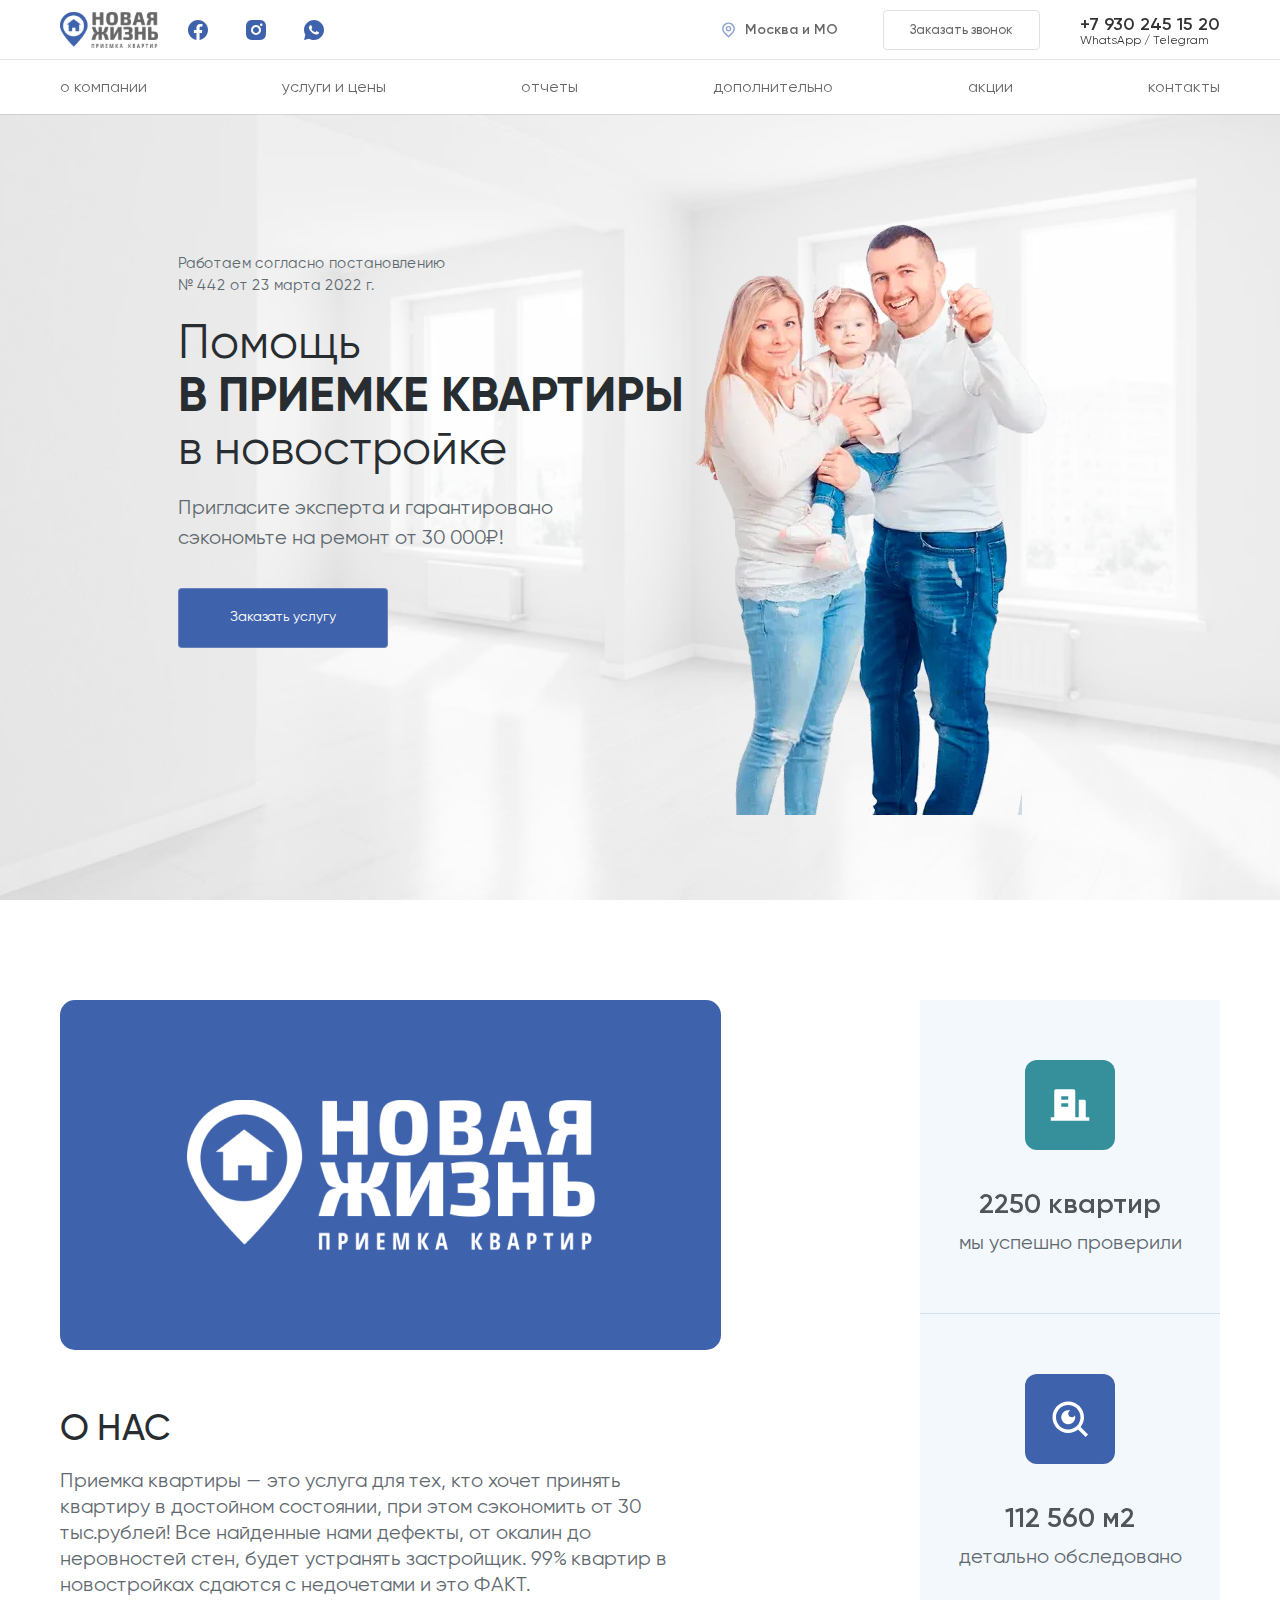
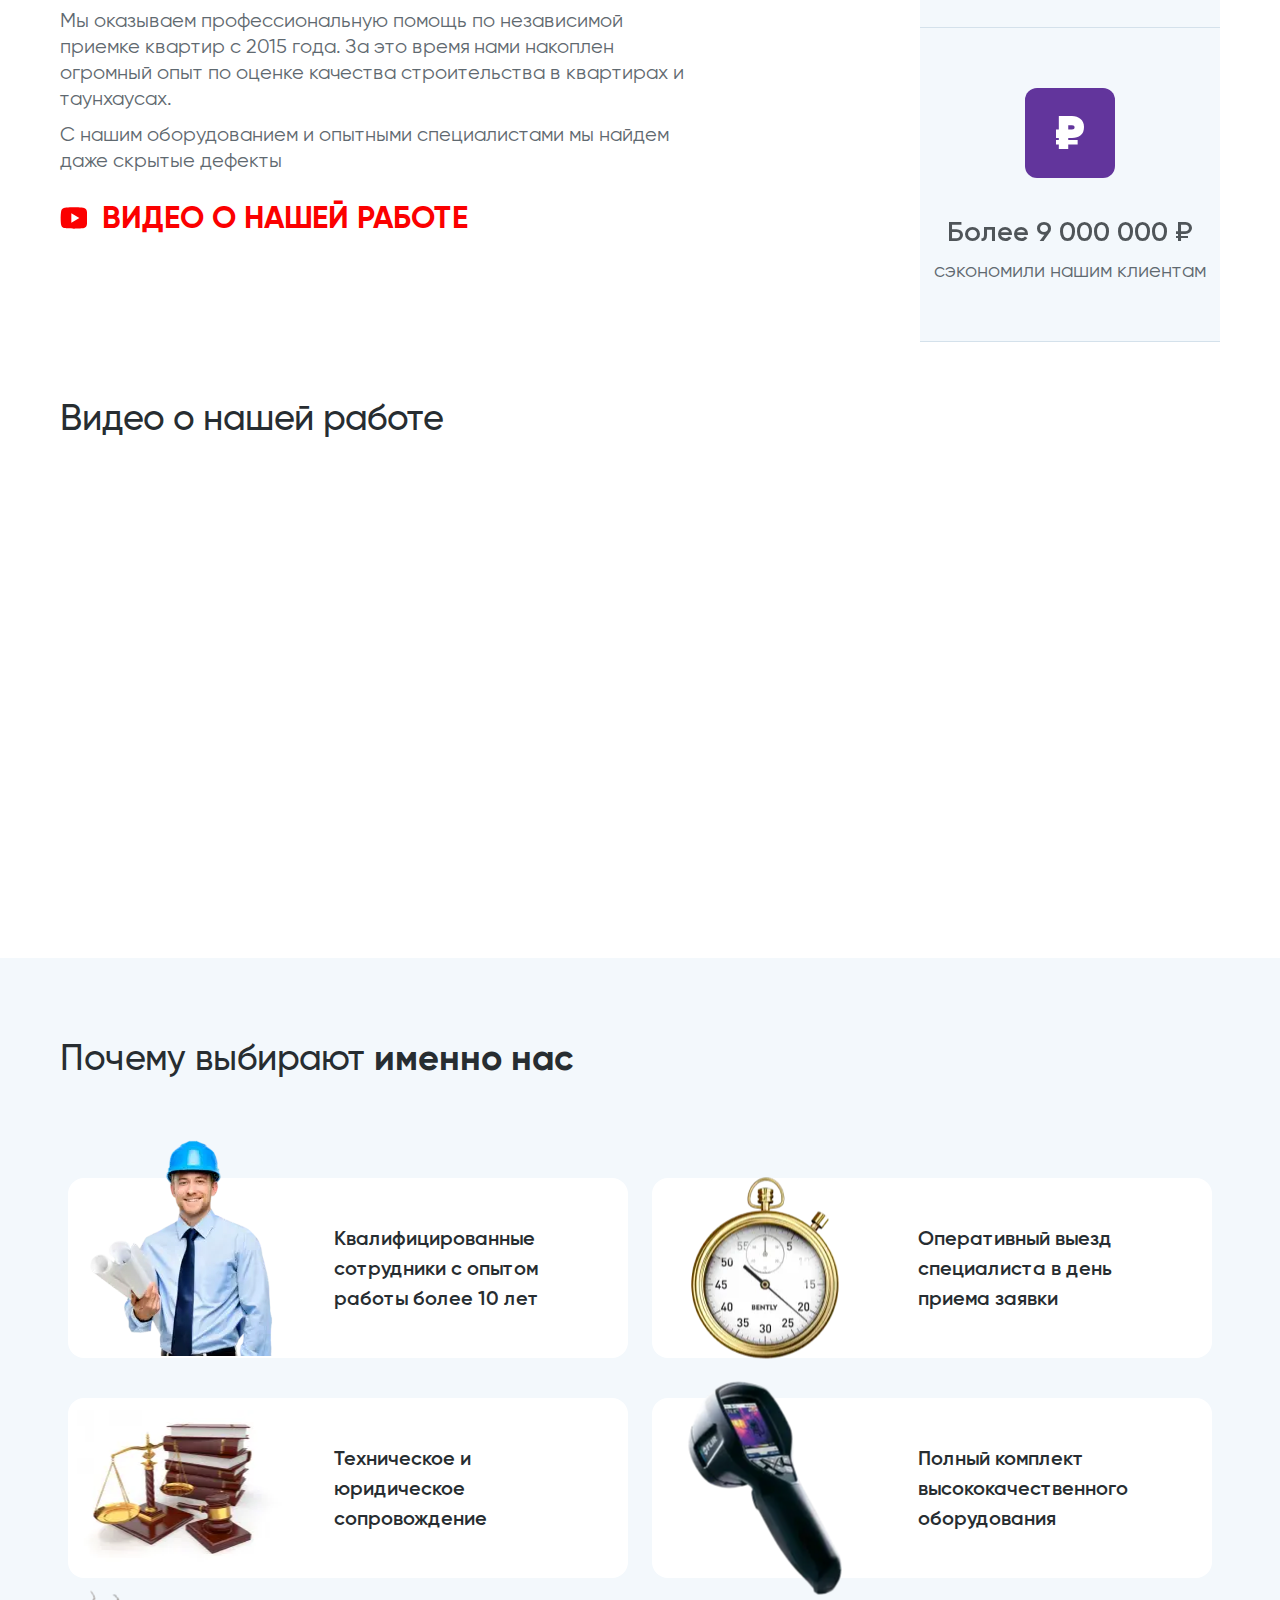
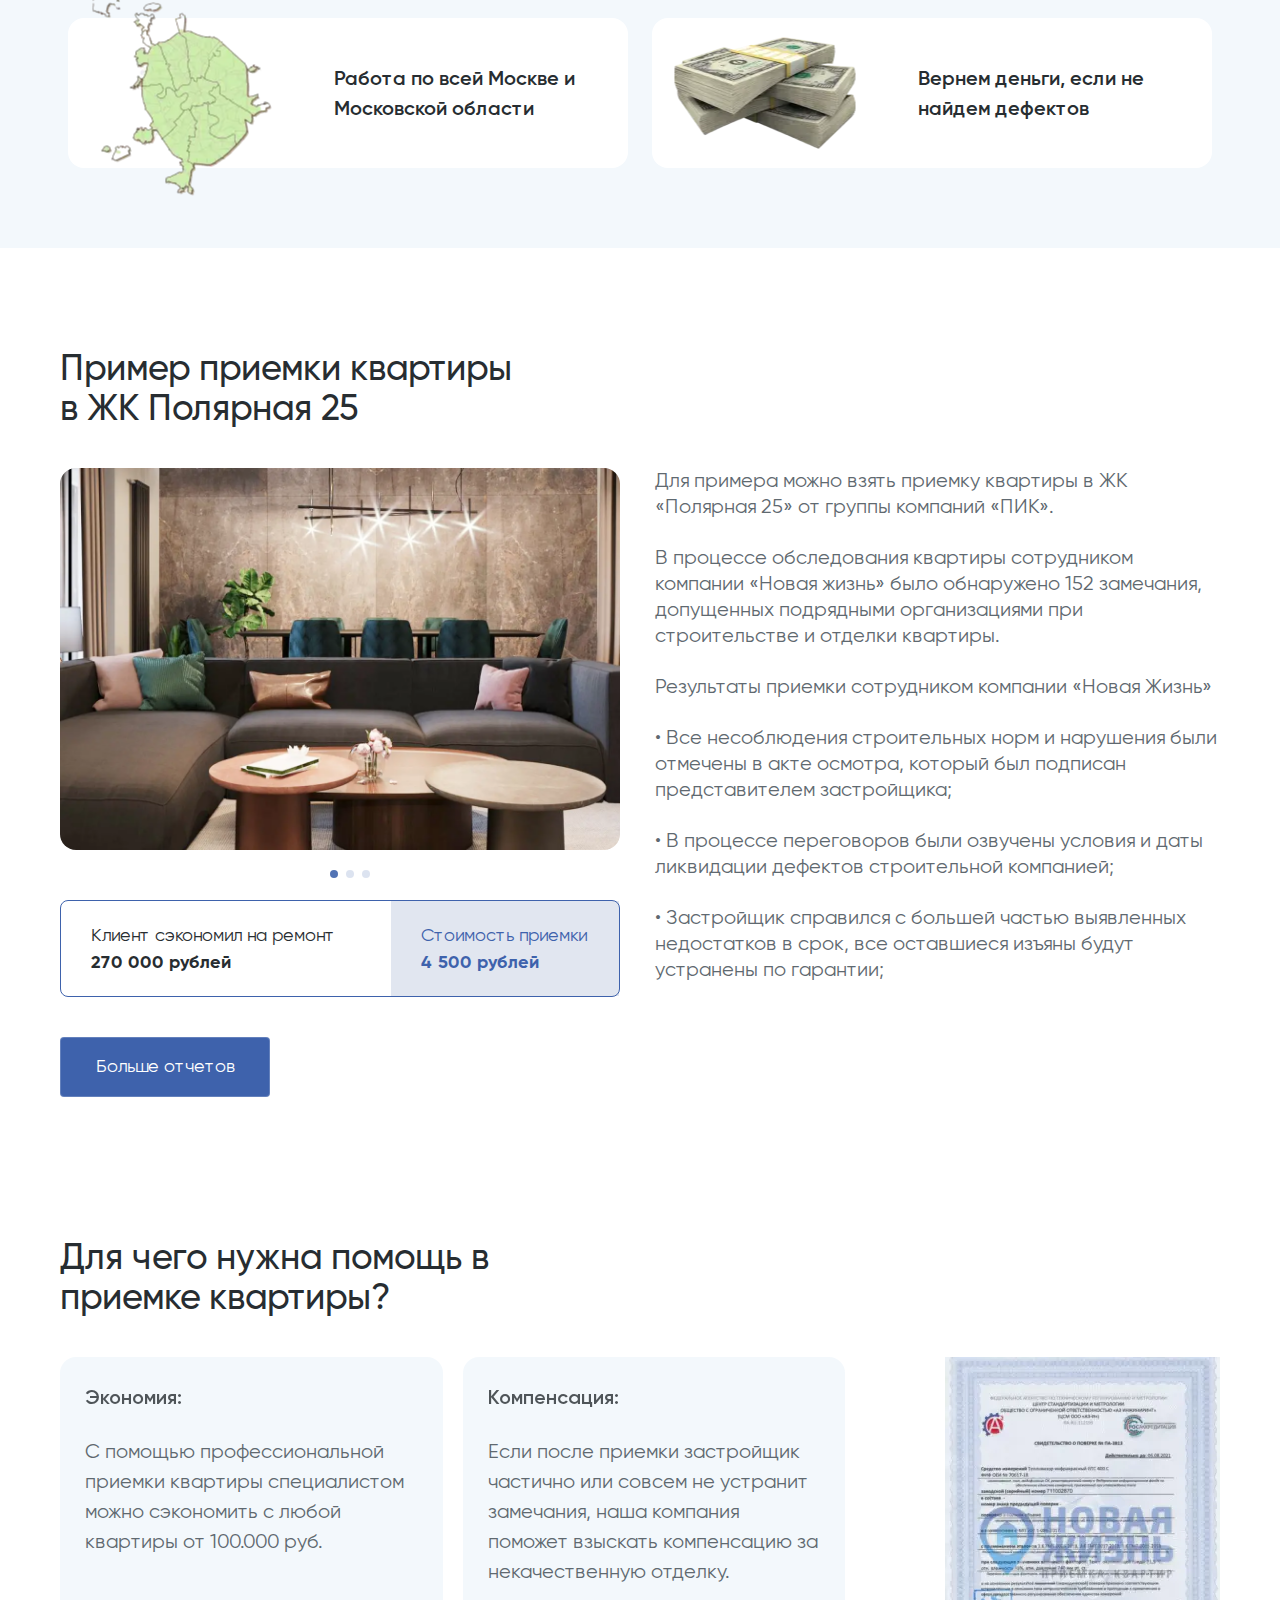
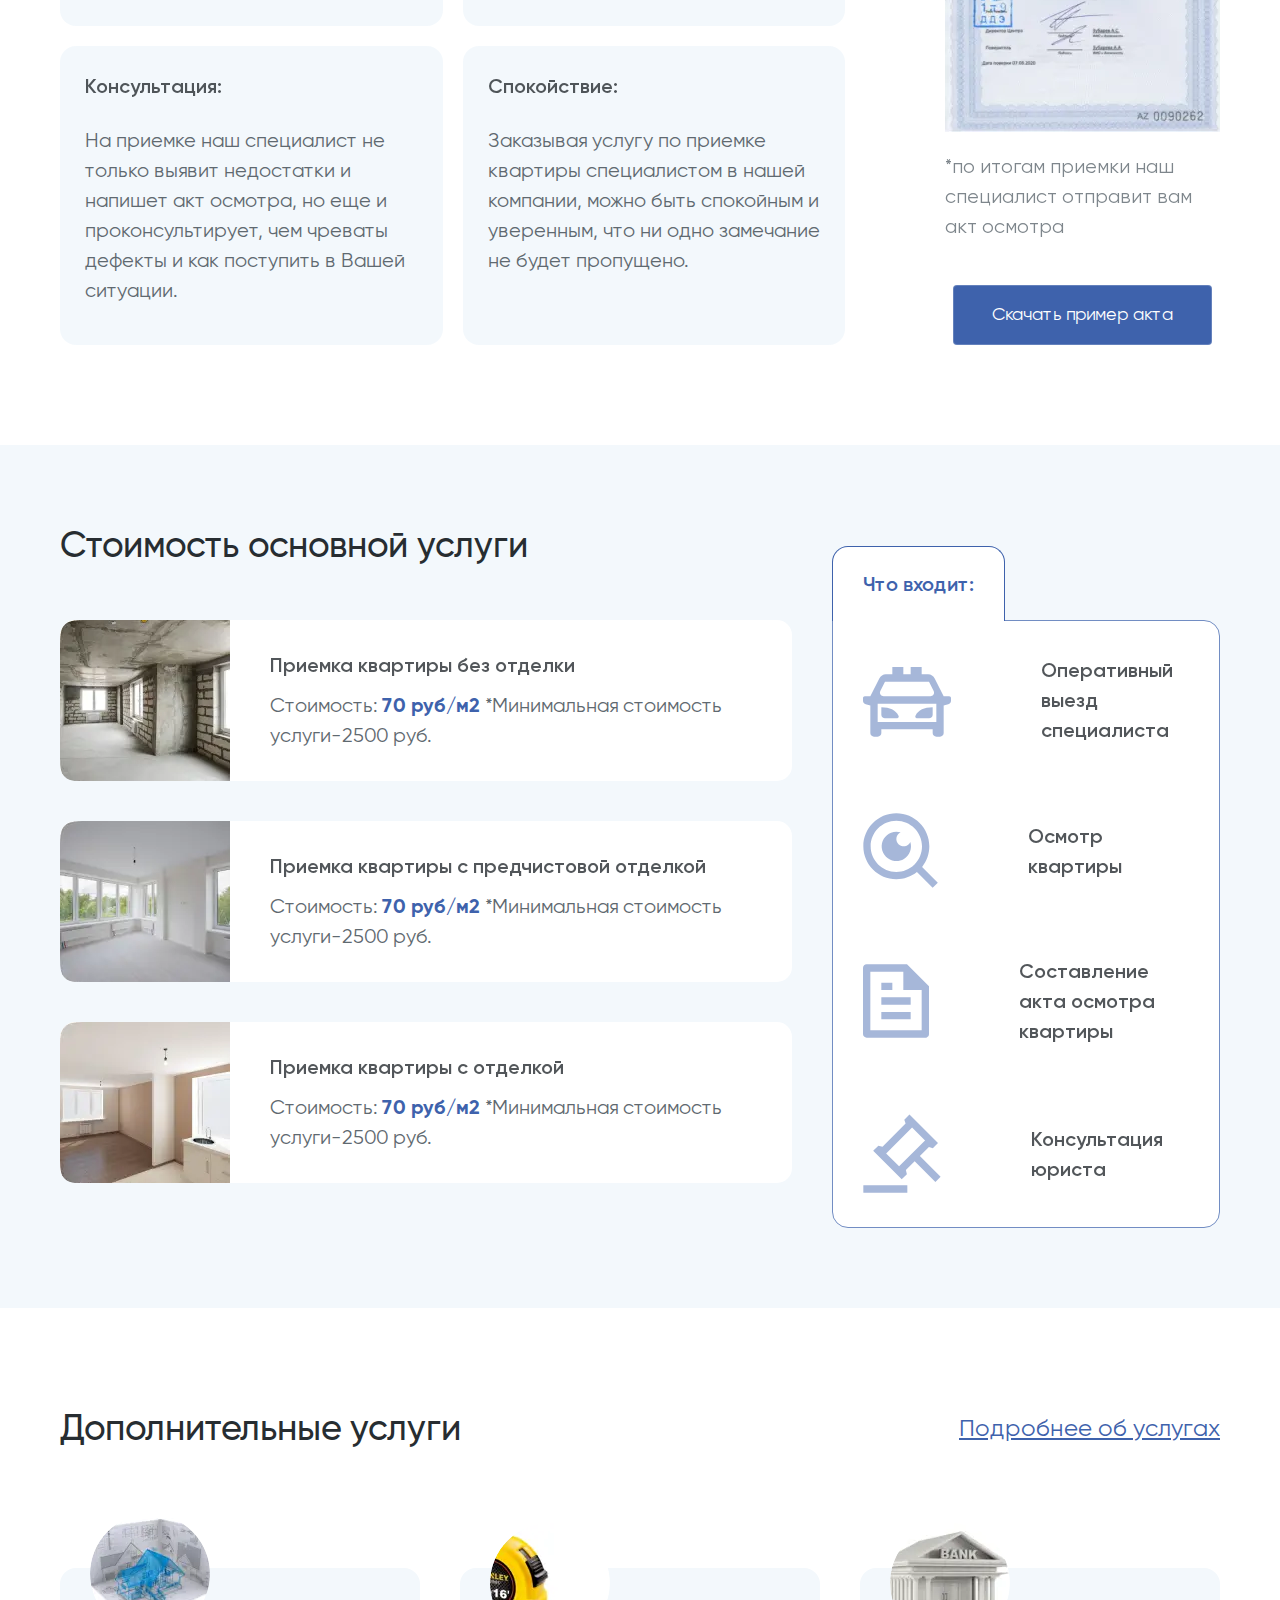
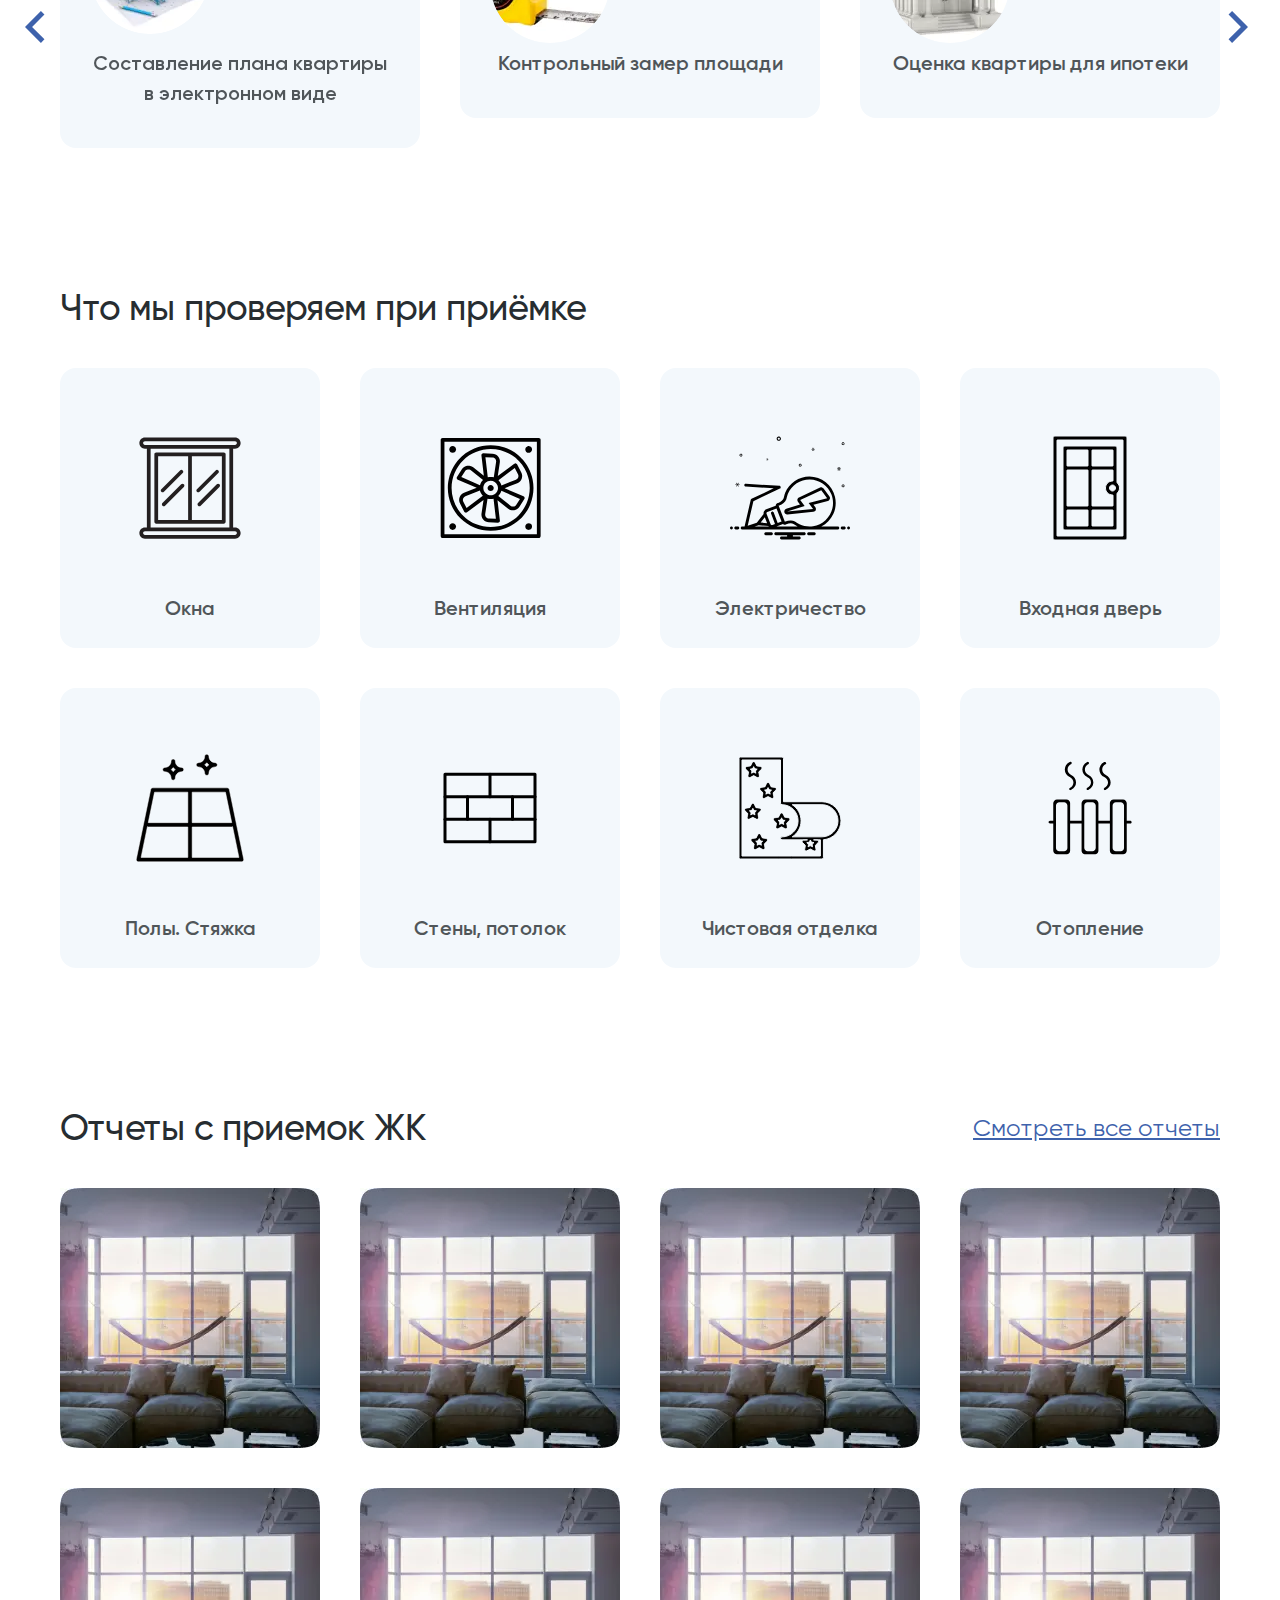
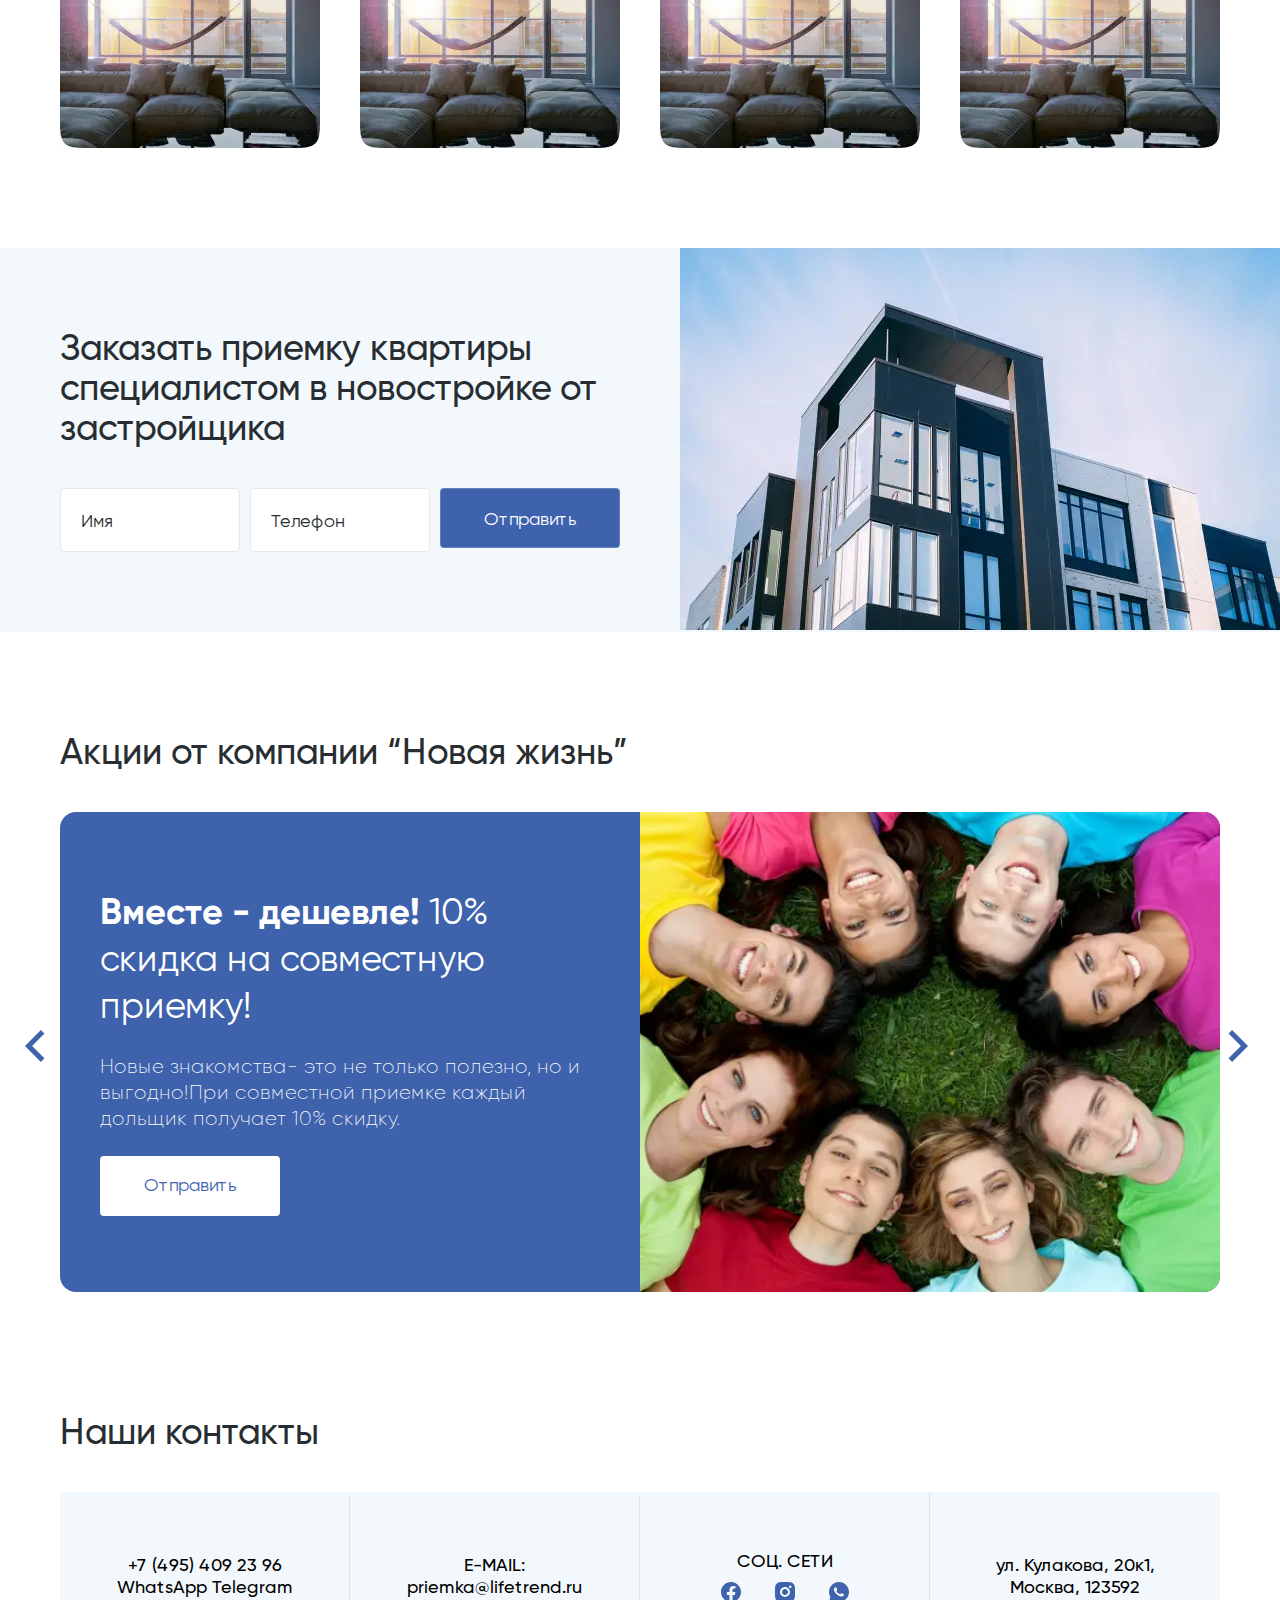
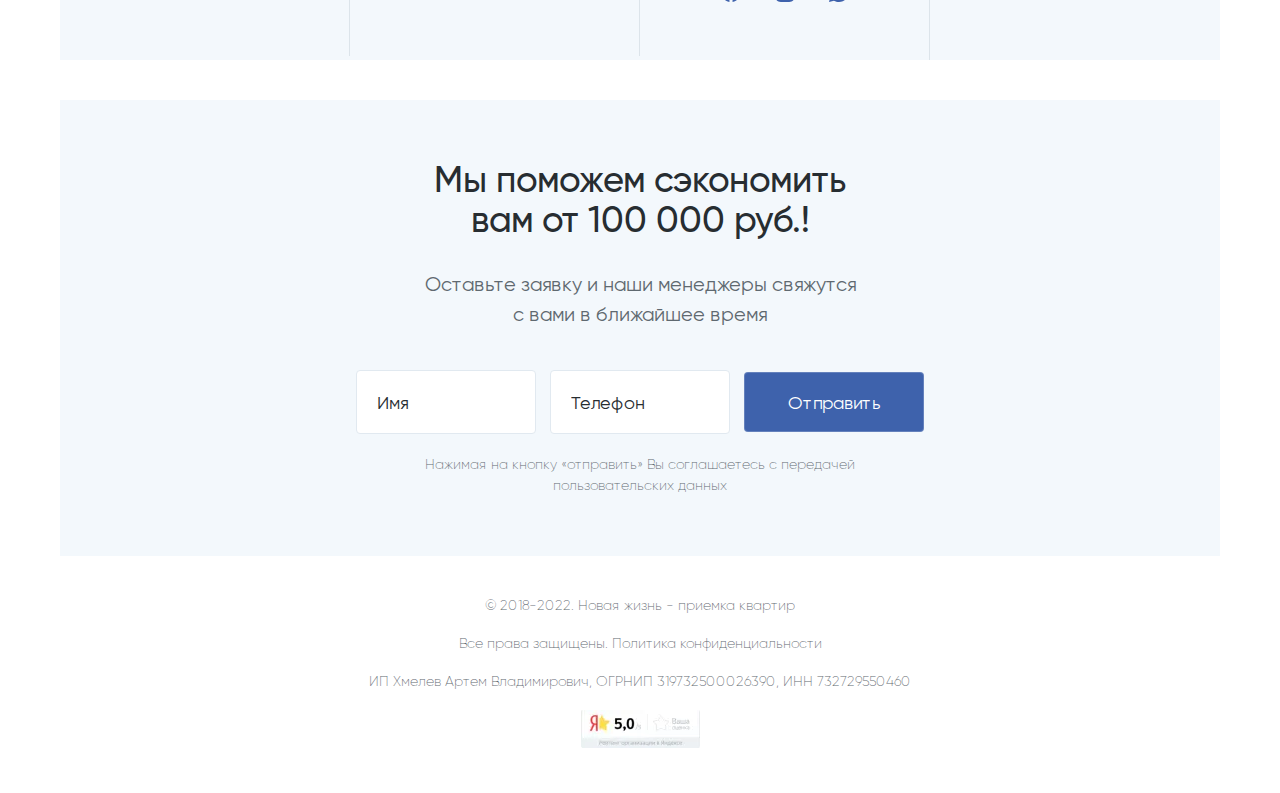
==== commit bd3f0973: "Add files via upload" ====
--- a/index.html
+++ b/index.html
@@ -139,7 +139,7 @@
 						<!-- <video preload="none" controls>
 							<source src="img/video/room.mp4" type="video/room.mp4">
 						</video> -->
-						<iframe width="100%" height="363px" src="https://www.youtube.com/embed/pdxjfpJ167Y"
+						<iframe width="100" height="363" src="https://www.youtube.com/embed/pdxjfpJ167Y"
 							title="YouTube video player" frameborder="0"
 							allow="accelerometer; autoplay; clipboard-write; encrypted-media; gyroscope; picture-in-picture"
 							allowfullscreen></iframe>
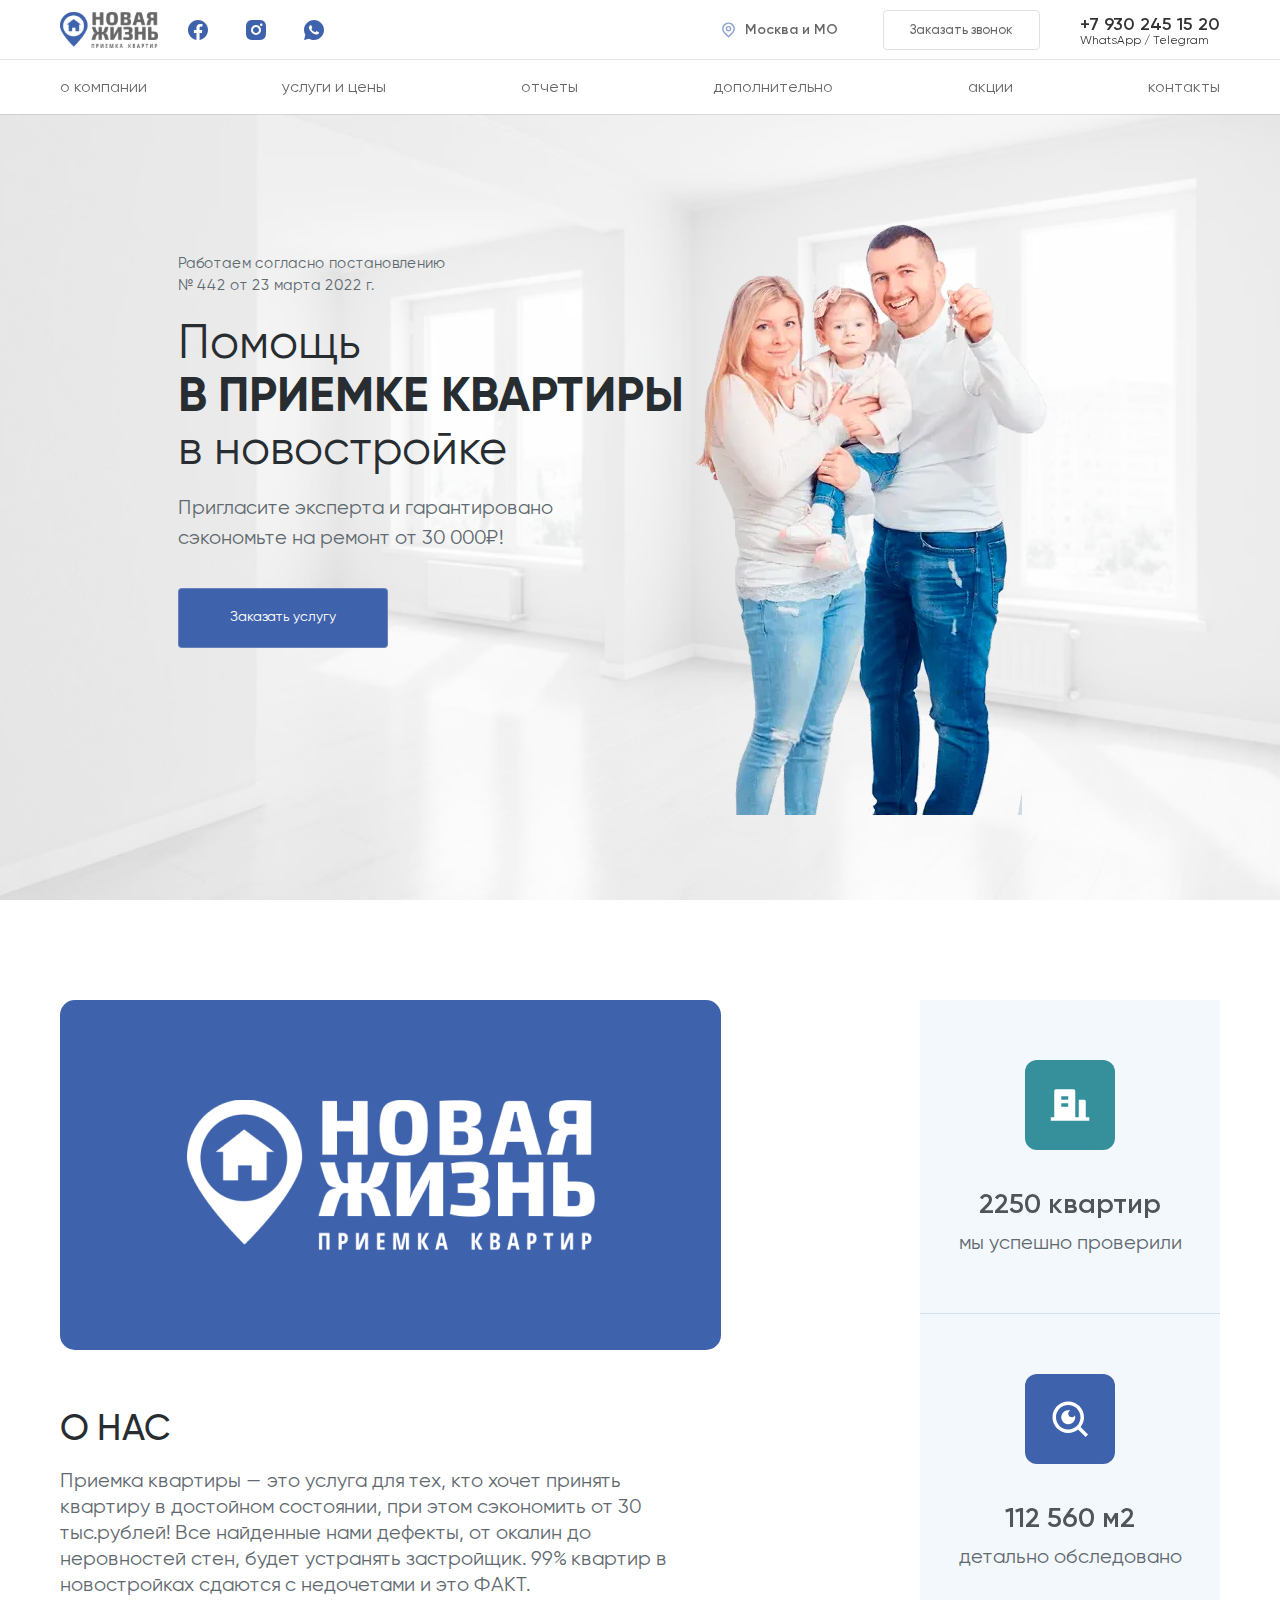
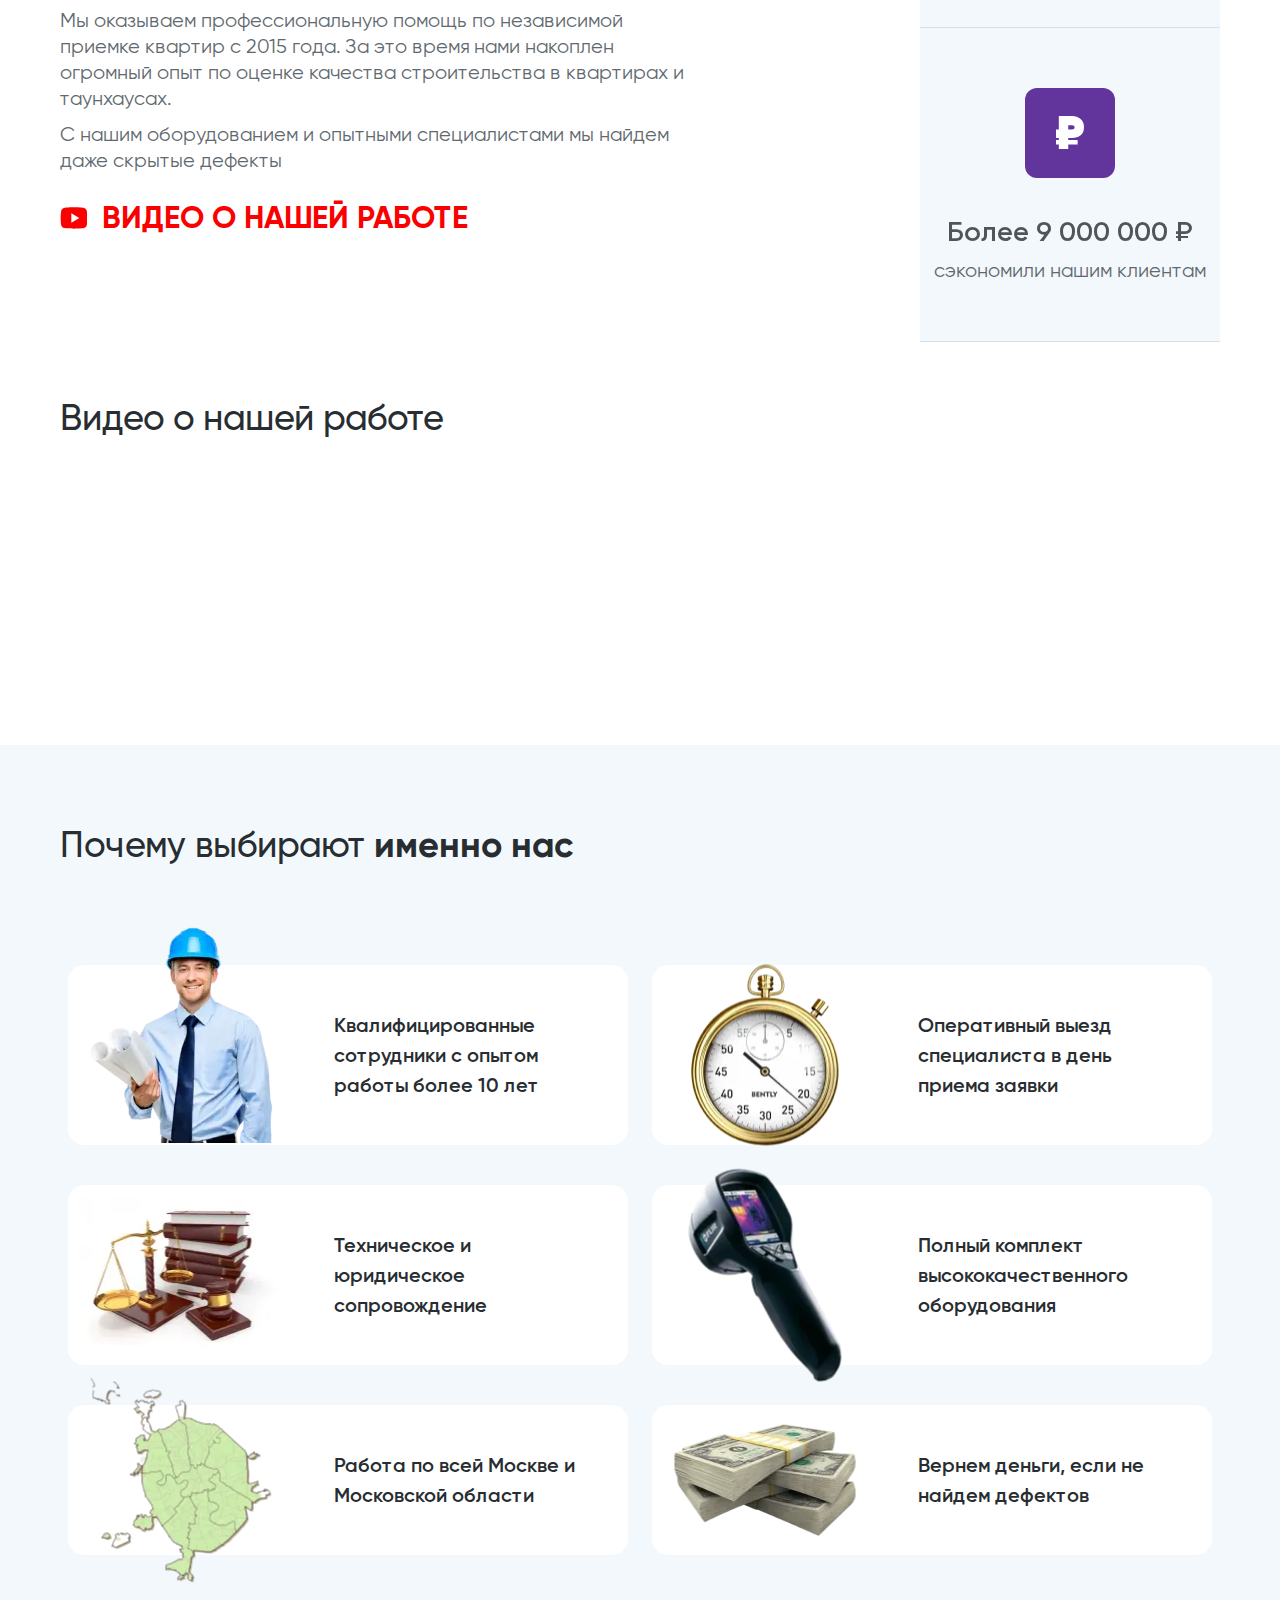
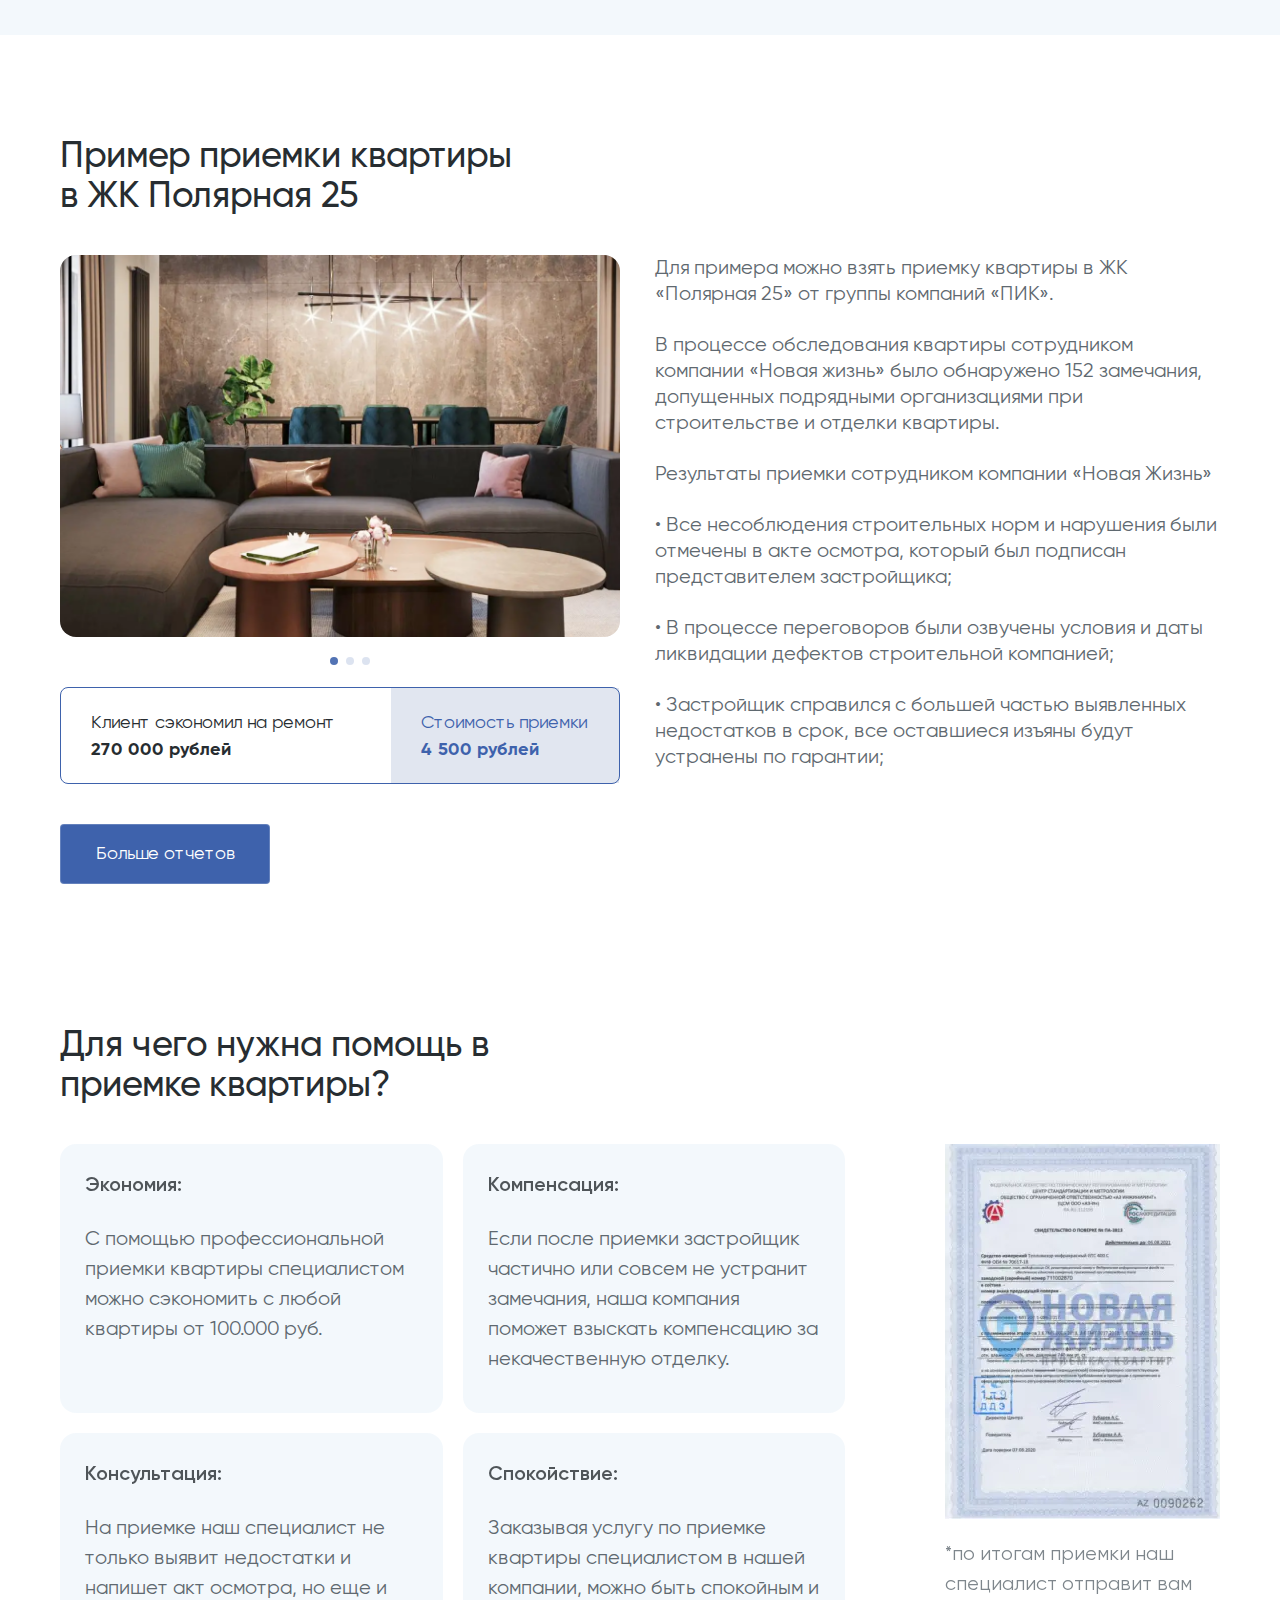
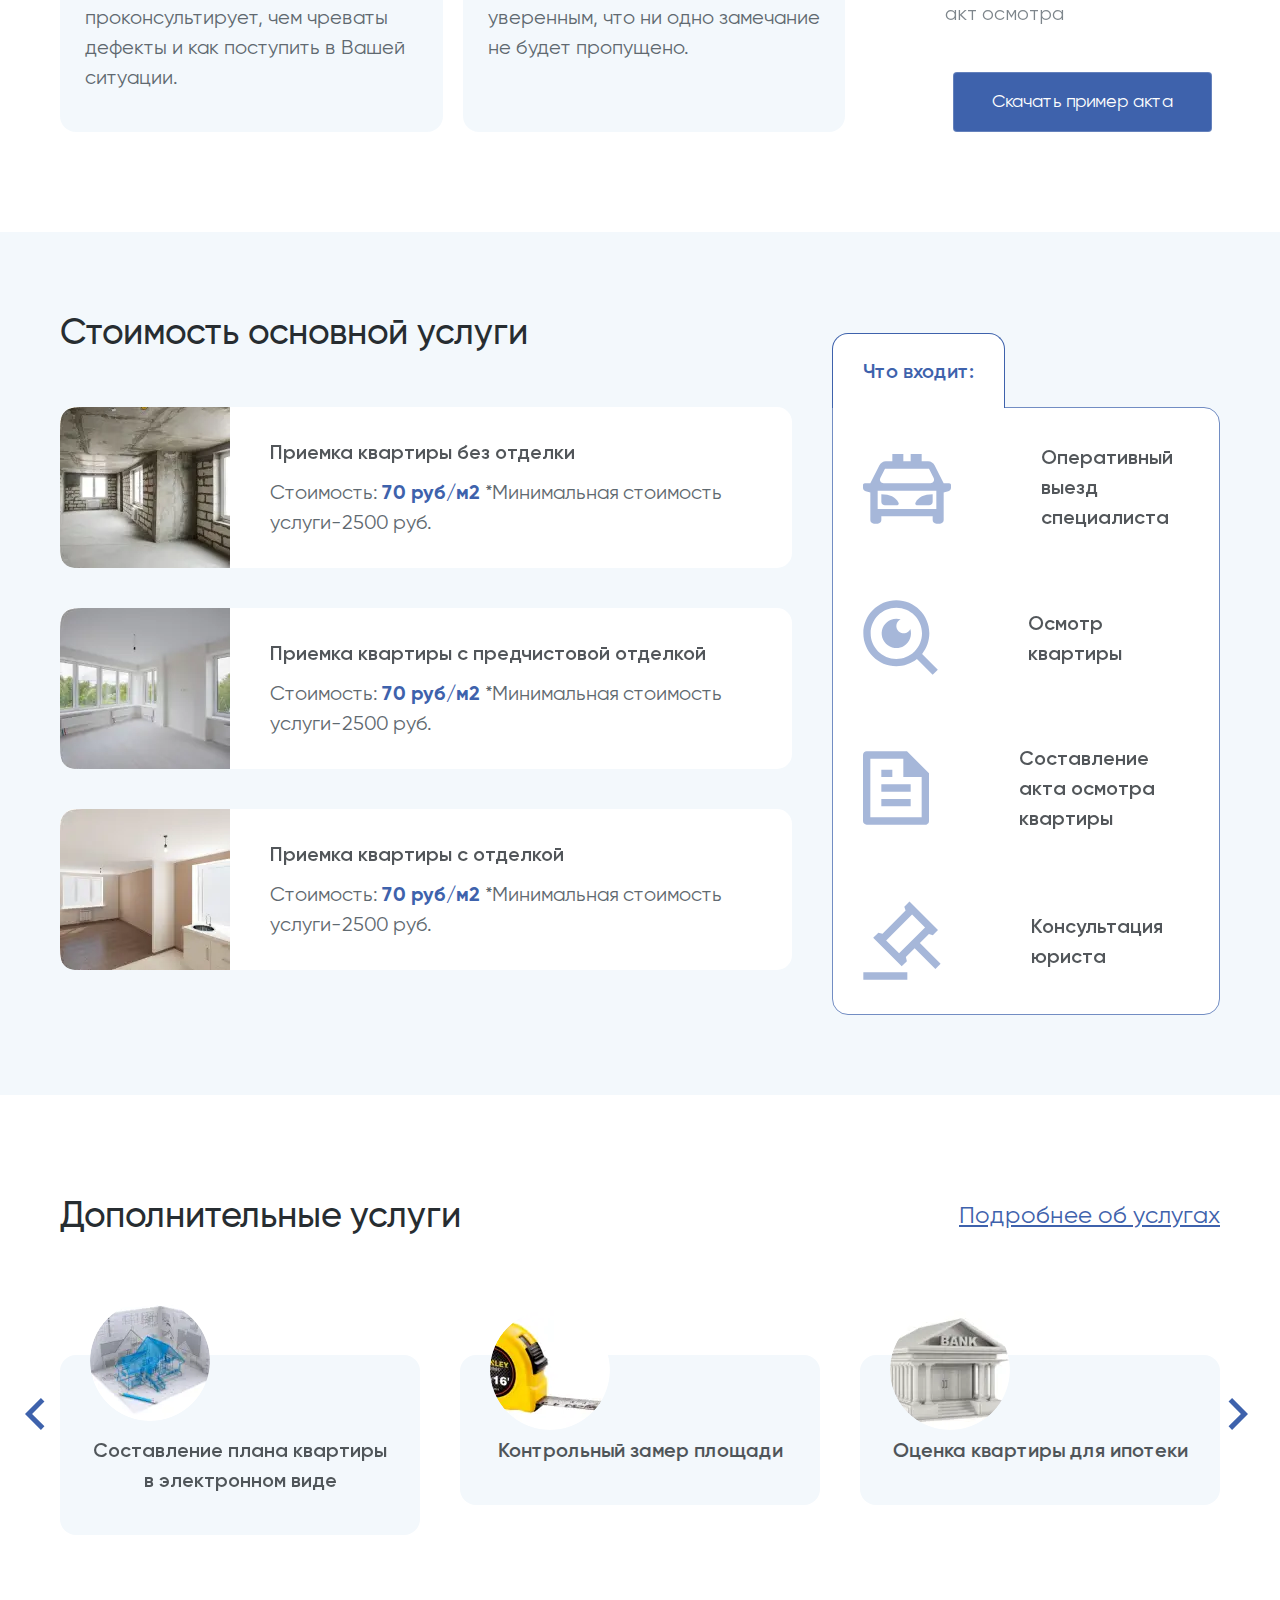
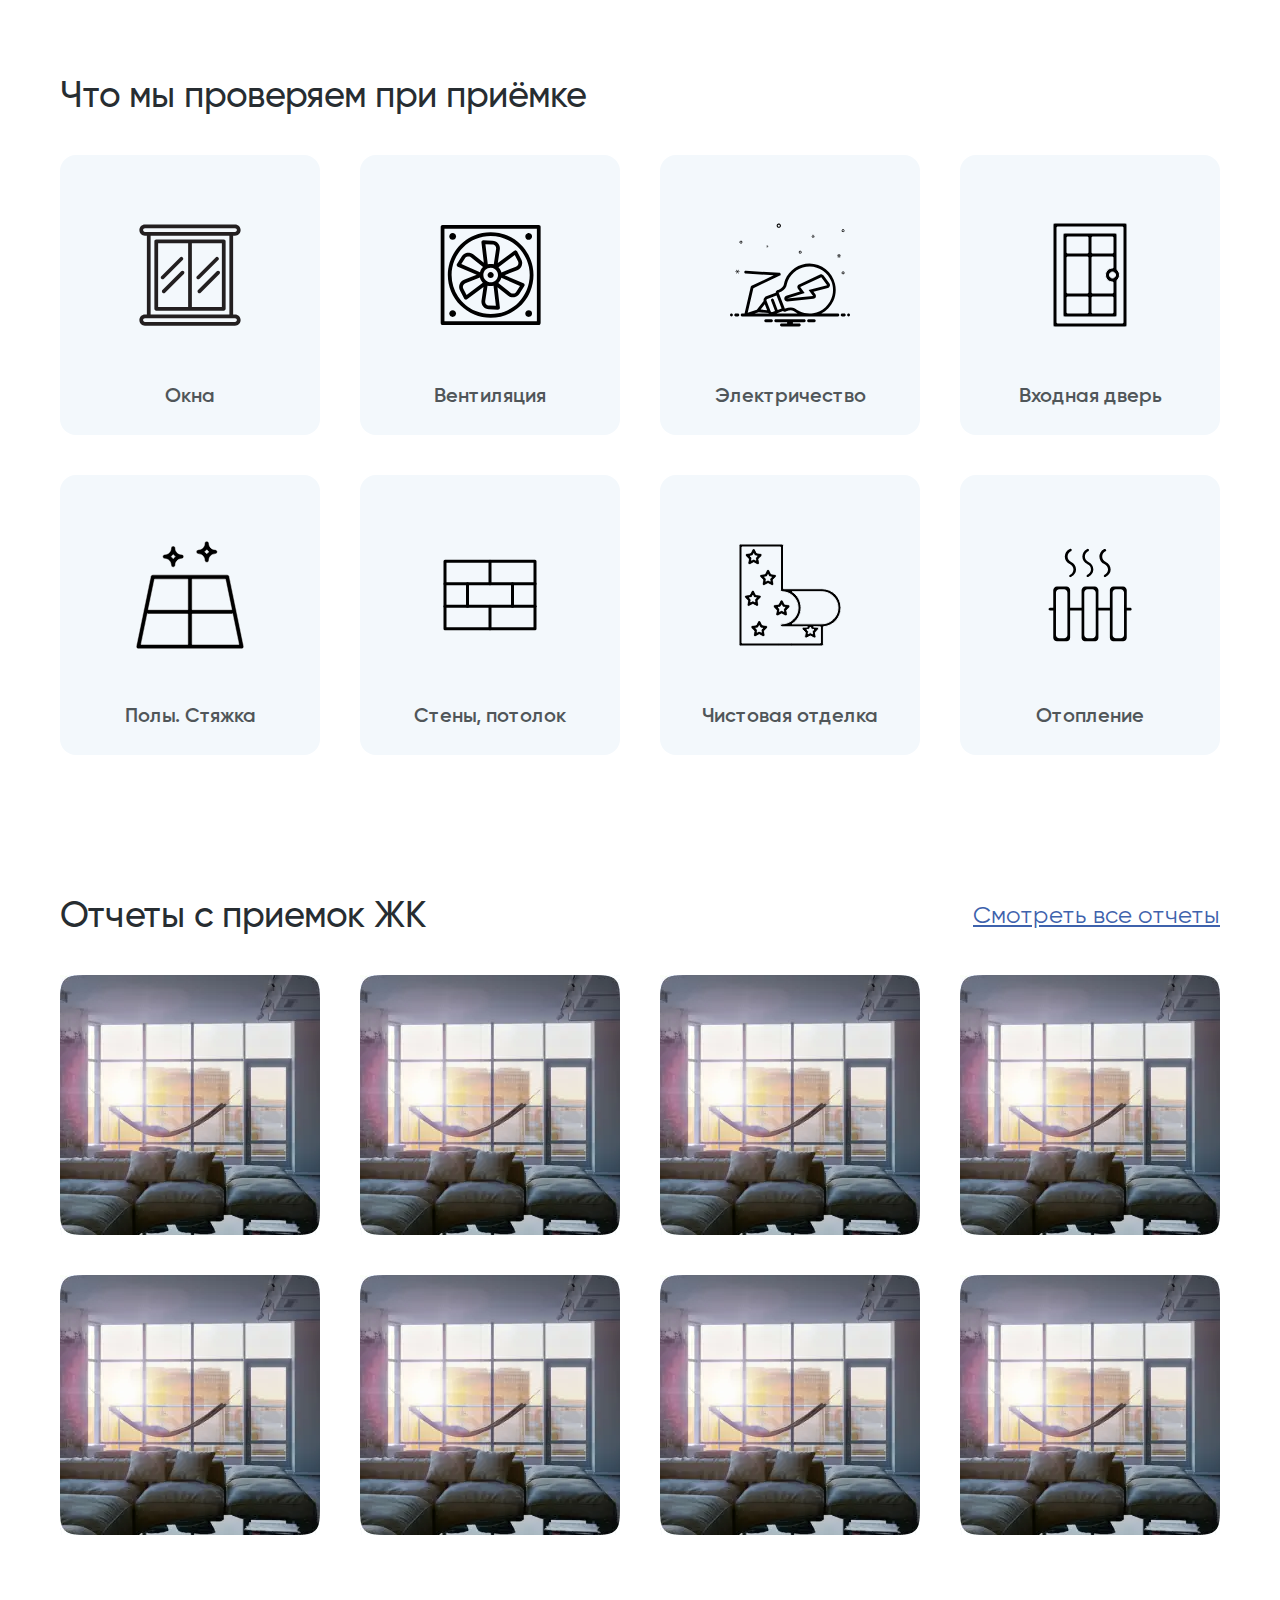
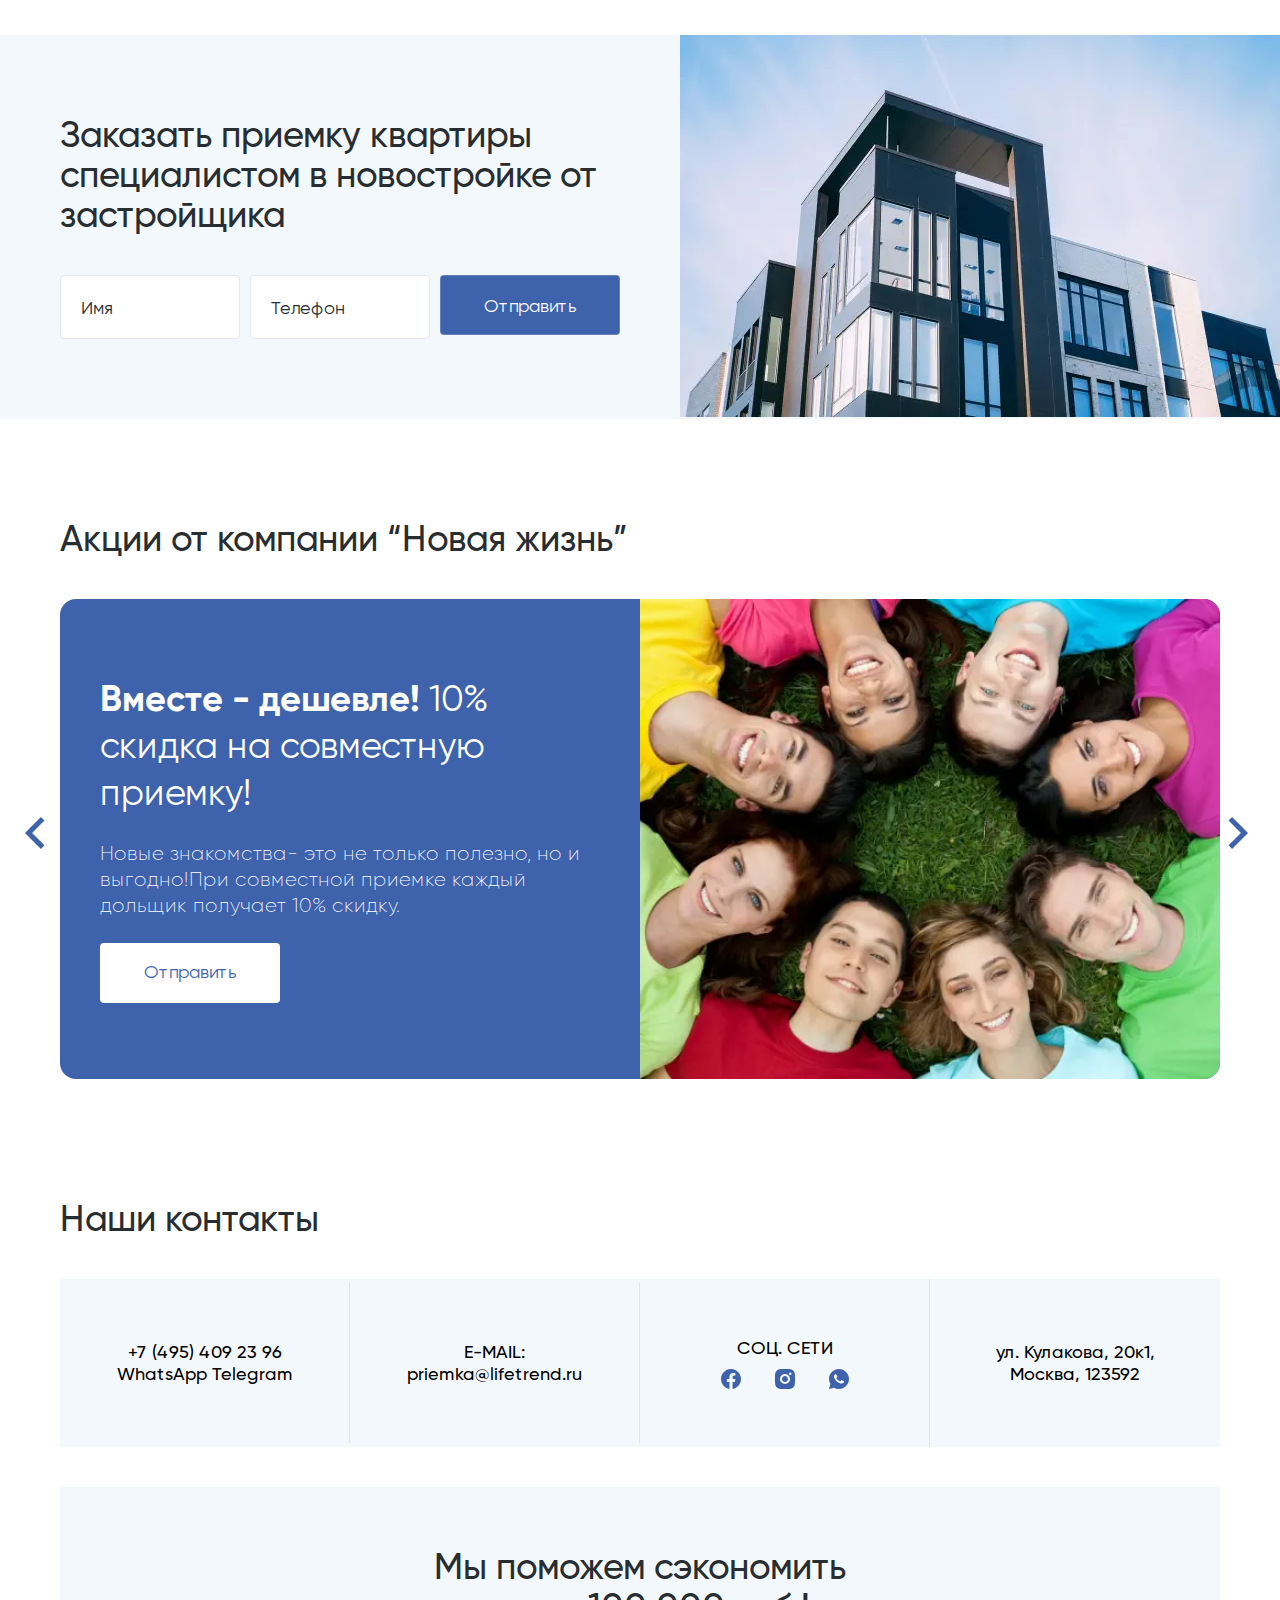
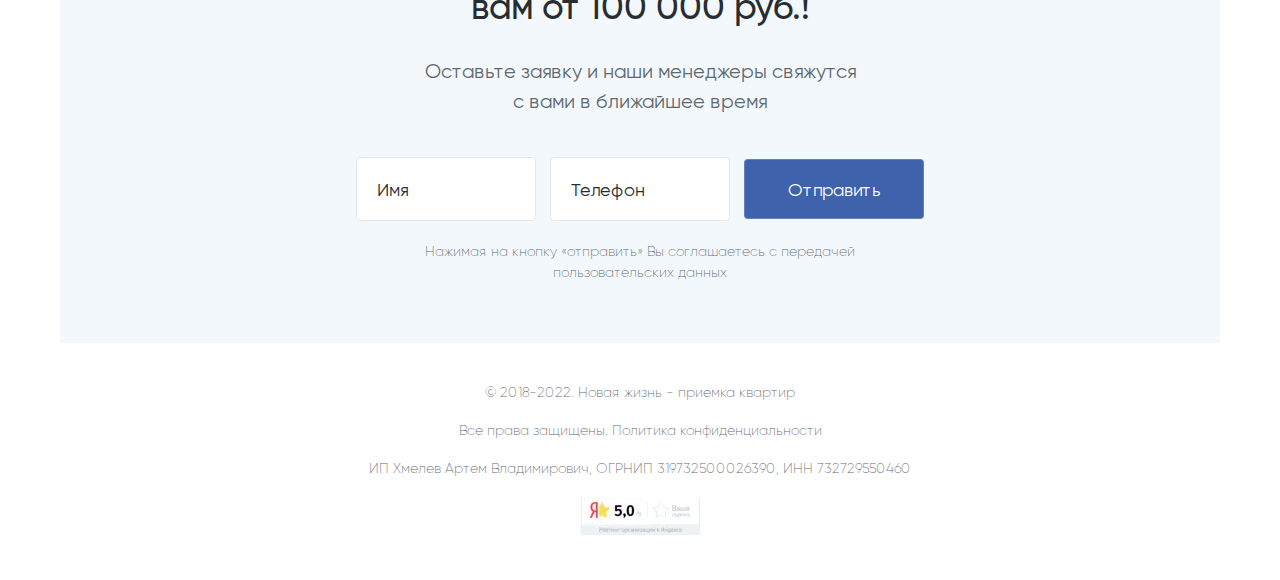
==== commit 00fa1158: "Add files via upload" ====
--- a/index.html
+++ b/index.html
@@ -1,72 +1,68 @@
 <!DOCTYPE html>
 <html lang="ru">
-
 <head>
 	<meta charset="UTF-8">
 	<meta http-equiv="X-UA-Compatible" content="IE=edge">
 	<meta name="viewport" content="width=device-width, initial-scale=1.0">
 	<link rel="stylesheet" href="css/style.min.css">
-	<link rel="stylesheet" href="https://unpkg.com/swiper@8/swiper-bundle.min.css" />
+	<link rel="stylesheet" href="https://unpkg.com/swiper@8/swiper-bundle.min.css"/>
 	<title>Главная</title>
 </head>
 
 <body>
 	<div class="wrapper">
 		<header class="header">
-			<div class="header__container container">
-				<div class="header__top">
-					<div class="header__left">
-						<a href="index.html" class="header__logo">
-							<img src="img/icons/logo.svg" alt="logo">
-						</a>
-						<div data-da=".menu,768,3" class="header__social social-header">
-							<a href="#" class="social-header__item">
-								<img src="img/icons/facebook.svg" alt="facebook">
-							</a>
-							<a href="#" class="social-header__item">
-								<img src="img/icons/insta.svg" alt="insta">
-							</a>
-							<a href="#" class="social-header__item">
-								<img src="img/icons/whatsup.svg" alt="whatsup">
-							</a>
-						</div>
-					</div>
-					<div class="header__right">
-						<a href="#" data-da=".menu,600,2" class="header__location">Москва и МО</a>
-						<a href="#popup-1" data-da=".menu,768,1" class="header__button popup-link">Заказать звонок</a>
-						<div class="header__contact contact-header">
-							<a href="tel:+79302451520" class="contact-header__phone">+7 930 245 15 20</a>
-							<div class="contact-header__soc">WhatsApp / Telegram</div>
-						</div>
-						<div class="header__burger">
-							<span></span>
-							<span></span>
-							<span></span>
-						</div>
-					</div>
-				</div>
-				<div class="header__bottom">
-					<nav data-da=".header__right,768,3" class="header__menu menu">
-						<ul class="menu__list">
-							<li class="menu__item"><a href="about.html" class="menu__link">о компании</a></li>
-							<li class="menu__item"><a href="services.html" class="menu__link">услуги и цены</a></li>
-							<li class="menu__item"><a href="reports.html" class="menu__link">отчеты</a></li>
-							<li class="menu__item"><a href="additionally.html" class="menu__link">дополнительно</a></li>
-							<li class="menu__item"><a href="stock.html" class="menu__link">акции</a></li>
-							<li class="menu__item"><a href="contact.html" class="menu__link">контакты</a></li>
-						</ul>
-					</nav>
+	<div class="header__container container">
+		<div class="header__top">
+			<div class="header__left">
+				<a href="index.html" class="header__logo">
+					<img src="img/icons/logo.svg" alt="logo">
+				</a>
+				<div data-da=".menu,768,3" class="header__social social-header">
+					<a href="#" class="social-header__item">
+						<img src="img/icons/facebook.svg" alt="facebook">
+					</a>
+					<a href="#" class="social-header__item">
+						<img src="img/icons/insta.svg" alt="insta">
+					</a>
+					<a href="#" class="social-header__item">
+						<img src="img/icons/whatsup.svg" alt="whatsup">
+					</a>
 				</div>
 			</div>
-		</header>
+			<div class="header__right">
+				<a href="#" data-da=".menu,600,2" class="header__location">Москва и МО</a>
+				<a href="#popup-1" data-da=".menu,768,1" class="header__button popup-link">Заказать звонок</a>
+				<div class="header__contact contact-header">
+					<a href="tel:+79302451520" class="contact-header__phone">+7 930 245 15 20</a>
+					<div class="contact-header__soc">WhatsApp / Telegram</div>
+				</div>
+				<div class="header__burger">
+					<span></span>
+					<span></span>
+					<span></span>
+				</div>
+			</div>
+		</div>
+		<div class="header__bottom">
+			<nav data-da=".header__right,768,3" class="header__menu menu">
+				<ul class="menu__list">
+					<li class="menu__item"><a href="about.html" class="menu__link">о компании</a></li>
+					<li class="menu__item"><a href="services.html" class="menu__link">услуги и цены</a></li>
+					<li class="menu__item"><a href="reports.html" class="menu__link">отчеты</a></li>
+					<li class="menu__item"><a href="additionally.html" class="menu__link">дополнительно</a></li>
+					<li class="menu__item"><a href="stock.html" class="menu__link">акции</a></li>
+					<li class="menu__item"><a href="contact.html" class="menu__link">контакты</a></li>
+				</ul>
+			</nav>
+		</div>
+	</div>
+</header>
 		<main class="page">
 			<section class="intro">
 				<div class="intro__container container">
 					<div class="intro__image ibg">
-						<picture>
-							<source srcset="img/intro/intro-image-ibg.webp" type="image/webp"><img
-								src="img/intro/intro-image-ibg.jpg" alt="background-image">
-						</picture>
+						<picture><source srcset="img/intro/intro-image-ibg.webp" type="image/webp"><img src="img/intro/intro-image-ibg.jpg" alt="background-image"></picture>
 					</div>
 					<div class="intro__content content-intro">
 						<div class="content-intro__info">
@@ -79,10 +75,7 @@
 							<a href="#popup-1" class="content-intro__button btn popup-link">Заказать услугу</a>
 						</div>
 						<div class="content-intro__image">
-							<picture>
-								<source srcset="img/intro/intro-image.webp" type="image/webp"><img
-									src="img/intro/intro-image.png" alt="image-content">
-							</picture>
+							<picture><source srcset="img/intro/intro-image.webp" type="image/webp"><img src="img/intro/intro-image.png" alt="image-content"></picture>
 						</div>
 					</div>
 				</div>
@@ -92,10 +85,7 @@
 					<div class="newlife__body">
 						<div class="newlife__content content-newlife">
 							<div class="content-newlife__image">
-								<picture>
-									<source srcset="img/newlife/text.webp" type="image/webp"><img
-										src="img/newlife/text.png" alt="text">
-								</picture>
+								<picture><source srcset="img/newlife/text.webp" type="image/webp"><img src="img/newlife/text.png" alt="text"></picture>
 							</div>
 							<div class="content-newlife__title title">О НАС</div>
 							<div class="content-newlife__text">
@@ -139,10 +129,7 @@
 						<!-- <video preload="none" controls>
 							<source src="img/video/room.mp4" type="video/room.mp4">
 						</video> -->
-						<iframe width="100" height="363" src="https://www.youtube.com/embed/pdxjfpJ167Y"
-							title="YouTube video player" frameborder="0"
-							allow="accelerometer; autoplay; clipboard-write; encrypted-media; gyroscope; picture-in-picture"
-							allowfullscreen></iframe>
+						<iframe src="https://www.youtube.com/embed/pdxjfpJ167Y" title="YouTube video player" frameborder="0" allow="accelerometer; autoplay; clipboard-write; encrypted-media; gyroscope; picture-in-picture" allowfullscreen></iframe>
 					</div>
 				</div>
 			</section>
@@ -153,10 +140,7 @@
 						<div class="choise__column">
 							<div class="choise__item item-choise">
 								<div class="item-choise__image over">
-									<picture>
-										<source srcset="img/choise//employees.webp" type="image/webp"><img
-											src="img/choise//employees.png" alt="employees">
-									</picture>
+									<picture><source srcset="img/choise//employees.webp" type="image/webp"><img src="img/choise//employees.png" alt="employees"></picture>
 								</div>
 								<div class="item-choise__text">Квалифицированные сотрудники с опытом работы более 10 лет
 								</div>
@@ -165,10 +149,7 @@
 						<div class="choise__column">
 							<div class="choise__item item-choise">
 								<div class="item-choise__image">
-									<picture>
-										<source srcset="img/choise//watсh.webp" type="image/webp"><img
-											src="img/choise//watсh.png" alt="watсh">
-									</picture>
+									<picture><source srcset="img/choise//watсh.webp" type="image/webp"><img src="img/choise//watсh.png" alt="watсh"></picture>
 								</div>
 								<div class="item-choise__text">Оперативный выезд специалиста в день приема заявки</div>
 							</div>
@@ -176,10 +157,7 @@
 						<div class="choise__column">
 							<div class="choise__item item-choise">
 								<div class="item-choise__image">
-									<picture>
-										<source srcset="img/choise//lawyer.webp" type="image/webp"><img
-											src="img/choise//lawyer.png" alt="lawyer">
-									</picture>
+									<picture><source srcset="img/choise//lawyer.webp" type="image/webp"><img src="img/choise//lawyer.png" alt="lawyer"></picture>
 								</div>
 								<div class="item-choise__text">Техническое и юридическое сопровождение</div>
 							</div>
@@ -187,10 +165,7 @@
 						<div class="choise__column">
 							<div class="choise__item item-choise">
 								<div class="item-choise__image">
-									<picture>
-										<source srcset="img/choise//equipment.webp" type="image/webp"><img
-											src="img/choise//equipment.png" alt="equipment">
-									</picture>
+									<picture><source srcset="img/choise//equipment.webp" type="image/webp"><img src="img/choise//equipment.png" alt="equipment"></picture>
 								</div>
 								<div class="item-choise__text">Полный комплект высококачественного оборудования</div>
 							</div>
@@ -198,10 +173,7 @@
 						<div class="choise__column">
 							<div class="choise__item item-choise">
 								<div class="item-choise__image">
-									<picture>
-										<source srcset="img/choise//map.webp" type="image/webp"><img
-											src="img/choise//map.png" alt="map">
-									</picture>
+									<picture><source srcset="img/choise//map.webp" type="image/webp"><img src="img/choise//map.png" alt="map"></picture>
 								</div>
 								<div class="item-choise__text">Работа по всей Москве и Московской области</div>
 							</div>
@@ -209,10 +181,7 @@
 						<div class="choise__column">
 							<div class="choise__item item-choise">
 								<div class="item-choise__image">
-									<picture>
-										<source srcset="img/choise//money.webp" type="image/webp"><img
-											src="img/choise//money.png" alt="money">
-									</picture>
+									<picture><source srcset="img/choise//money.webp" type="image/webp"><img src="img/choise//money.png" alt="money"></picture>
 								</div>
 								<div class="item-choise__text">Вернем деньги, если не найдем дефектов</div>
 							</div>
@@ -230,26 +199,17 @@
 									<div class="slider-example__wrapper swiper-wrapper">
 										<div class="slider-example__slide swiper-slide">
 											<div class="slider-example__image">
-												<picture>
-													<source srcset="img/example/picture.webp" type="image/webp"><img
-														src="img/example/picture.jpg" alt="image-slider">
-												</picture>
+												<picture><source srcset="img/example/picture.webp" type="image/webp"><img src="img/example/picture.jpg" alt="image-slider"></picture>
 											</div>
 										</div>
 										<div class="slider-example__slide swiper-slide">
 											<div class="slider-example__image">
-												<picture>
-													<source srcset="img/example/slide1.webp" type="image/webp"><img
-														src="img/example/slide1.jpg" alt="image-slider">
-												</picture>
+												<picture><source srcset="img/example/slide1.webp" type="image/webp"><img src="img/example/slide1.jpg" alt="image-slider"></picture>
 											</div>
 										</div>
 										<div class="slider-example__slide swiper-slide">
 											<div class="slider-example__image">
-												<picture>
-													<source srcset="img/example/slide1.webp" type="image/webp"><img
-														src="img/example/slide1.jpg" alt="image-slider">
-												</picture>
+												<picture><source srcset="img/example/slide1.webp" type="image/webp"><img src="img/example/slide1.jpg" alt="image-slider"></picture>
 											</div>
 										</div>
 									</div>
@@ -289,44 +249,33 @@
 							<div class="info-help__column">
 								<div class="info-help__item">
 									<div class="info-help__title">Экономия:</div>
-									<div class="info-help__text">С помощью профессиональной приемки квартиры
-										специалистом можно сэкономить с любой квартиры от 100.000 руб.</div>
+									<div class="info-help__text">С помощью профессиональной приемки квартиры специалистом можно сэкономить с любой квартиры от 100.000 руб.</div>
 								</div>
 							</div>
 							<div class="info-help__column">
 								<div class="info-help__item">
 									<div class="info-help__title">Компенсация:</div>
-									<div class="info-help__text">Если после приемки застройщик частично или совсем не
-										устранит замечания, наша компания поможет взыскать компенсацию за некачественную
-										отделку.</div>
+									<div class="info-help__text">Если после приемки застройщик частично или совсем не устранит замечания, наша компания поможет взыскать компенсацию за некачественную отделку.</div>
 								</div>
 							</div>
 							<div class="info-help__column">
 								<div class="info-help__item">
 									<div class="info-help__title">Консультация:</div>
-									<div class="info-help__text">На приемке наш специалист не только выявит недостатки и
-										напишет акт осмотра, но еще и проконсультирует, чем чреваты дефекты и как
-										поступить в Вашей ситуации.</div>
+									<div class="info-help__text">На приемке наш специалист не только выявит недостатки и напишет акт осмотра, но еще и проконсультирует, чем чреваты дефекты и как поступить в Вашей ситуации.</div>
 								</div>
 							</div>
 							<div class="info-help__column">
 								<div class="info-help__item">
 									<div class="info-help__title">Спокойствие:</div>
-									<div class="info-help__text">Заказывая услугу по приемке квартиры специалистом в
-										нашей компании, можно быть спокойным и уверенным, что ни одно замечание не будет
-										пропущено.</div>
+									<div class="info-help__text">Заказывая услугу по приемке квартиры специалистом в нашей компании, можно быть спокойным и уверенным, что ни одно замечание не будет пропущено.</div>
 								</div>
 							</div>
 						</div>
 						<div class="help__example example-help">
 							<div class="example-help__image">
-								<picture>
-									<source srcset="img/acts/act-1.webp" type="image/webp"><img src="img/acts/act-1.jpg"
-										alt="act-image">
-								</picture>
-							</div>
-							<div class="example-help__text">*по итогам приемки наш специалист отправит вам акт осмотра
-							</div>
+								<picture><source srcset="img/acts/act-1.webp" type="image/webp"><img src="img/acts/act-1.jpg" alt="act-image"></picture>
+							</div>
+							<div class="example-help__text">*по итогам приемки наш специалист отправит вам акт осмотра</div>
 							<a href="" download="" class="example-help__button btn">Скачать пример акта</a>
 						</div>
 					</div>
@@ -337,44 +286,31 @@
 					<h1 class="services-cost__title title">Стоимость основной услуги</h1>
 					<div class="services-cost__body">
 						<div class="services-cost__services">
+							 <div class="services-cost__item item-services-cost">
+								 <div class="item-services-cost__photo">
+									 <picture><source srcset="img/services-cost/1.webp" type="image/webp"><img src="img/services-cost/1.jpg" alt="apartment"></picture>
+								 </div>
+								 <div class="item-services-cost__info">
+									 <div class="item-services-cost__title">Приемка квартиры без отделки</div>
+									 <div class="item-services-cost__text">Стоимость: <span>70 руб/м2</span> *Минимальная стоимость услуги-2500 руб.</div>
+								 </div>
+							 </div>
+							 <div class="services-cost__item item-services-cost">
+								<div class="item-services-cost__photo">
+									<picture><source srcset="img/services-cost/2.webp" type="image/webp"><img src="img/services-cost/2.jpg" alt="apartment"></picture>
+								</div>
+								<div class="item-services-cost__info">
+									<div class="item-services-cost__title">Приемка квартиры с предчистовой отделкой</div>
+									<div class="item-services-cost__text">Стоимость: <span>70 руб/м2</span> *Минимальная стоимость услуги-2500 руб.</div>
+								</div>
+							</div>
 							<div class="services-cost__item item-services-cost">
 								<div class="item-services-cost__photo">
-									<picture>
-										<source srcset="img/services-cost/1.webp" type="image/webp"><img
-											src="img/services-cost/1.jpg" alt="apartment">
-									</picture>
-								</div>
-								<div class="item-services-cost__info">
-									<div class="item-services-cost__title">Приемка квартиры без отделки</div>
-									<div class="item-services-cost__text">Стоимость: <span>70 руб/м2</span> *Минимальная
-										стоимость услуги-2500 руб.</div>
-								</div>
-							</div>
-							<div class="services-cost__item item-services-cost">
-								<div class="item-services-cost__photo">
-									<picture>
-										<source srcset="img/services-cost/2.webp" type="image/webp"><img
-											src="img/services-cost/2.jpg" alt="apartment">
-									</picture>
-								</div>
-								<div class="item-services-cost__info">
-									<div class="item-services-cost__title">Приемка квартиры с предчистовой отделкой
-									</div>
-									<div class="item-services-cost__text">Стоимость: <span>70 руб/м2</span> *Минимальная
-										стоимость услуги-2500 руб.</div>
-								</div>
-							</div>
-							<div class="services-cost__item item-services-cost">
-								<div class="item-services-cost__photo">
-									<picture>
-										<source srcset="img/services-cost/3.webp" type="image/webp"><img
-											src="img/services-cost/3.jpg" alt="apartment">
-									</picture>
+									<picture><source srcset="img/services-cost/3.webp" type="image/webp"><img src="img/services-cost/3.jpg" alt="apartment"></picture>
 								</div>
 								<div class="item-services-cost__info">
 									<div class="item-services-cost__title">Приемка квартиры с отделкой</div>
-									<div class="item-services-cost__text">Стоимость: <span>70 руб/м2</span> *Минимальная
-										стоимость услуги-2500 руб.</div>
+									<div class="item-services-cost__text">Стоимость: <span>70 руб/м2</span> *Минимальная стоимость услуги-2500 руб.</div>
 								</div>
 							</div>
 						</div>
@@ -421,51 +357,33 @@
 								<div class="slider-services__wrapper swiper-wrapper">
 									<div class="slider-services__slide swiper-slide">
 										<div class="slider-services__image">
-											<picture>
-												<source srcset="img/addslider/1.webp" type="image/webp"><img
-													src="img/addslider/1.png" alt="plan-image">
-											</picture>
+											<picture><source srcset="img/addslider/1.webp" type="image/webp"><img src="img/addslider/1.png" alt="plan-image"></picture>
 										</div>
-										<div class="slider-services__text">Составление плана квартиры в электронном виде
-										</div>
+										<div class="slider-services__text">Составление плана квартиры в электронном виде</div>
 									</div>
 									<div class="slider-services__slide swiper-slide">
 										<div class="slider-services__image">
-											<picture>
-												<source srcset="img/addslider/2.webp" type="image/webp"><img
-													src="img/addslider/2.png" alt="froze-image">
-											</picture>
+											<picture><source srcset="img/addslider/2.webp" type="image/webp"><img src="img/addslider/2.png" alt="froze-image"></picture>
 										</div>
 										<div class="slider-services__text">Контрольный замер площади</div>
 									</div>
 									<div class="slider-services__slide swiper-slide">
 										<div class="slider-services__image">
-											<picture>
-												<source srcset="img/addslider/3.webp" type="image/webp"><img
-													src="img/addslider/3.png" alt="mortgage-image">
-											</picture>
+											<picture><source srcset="img/addslider/3.webp" type="image/webp"><img src="img/addslider/3.png" alt="mortgage-image"></picture>
 										</div>
 										<div class="slider-services__text">Оценка квартиры для ипотеки</div>
 									</div>
 									<div class="slider-services__slide swiper-slide">
 										<div class="slider-services__image">
-											<picture>
-												<source srcset="img/example/picture.webp" type="image/webp"><img
-													src="img/example/picture.jpg" alt="plan-image">
-											</picture>
+											<picture><source srcset="img/example/picture.webp" type="image/webp"><img src="img/example/picture.jpg" alt="plan-image"></picture>
 										</div>
-										<div class="slider-services__text">Составление плана квартиры в электронном виде
-										</div>
+										<div class="slider-services__text">Составление плана квартиры в электронном виде</div>
 									</div>
 									<div class="slider-services__slide swiper-slide">
 										<div class="slider-services__image">
-											<picture>
-												<source srcset="img/addslider/1.webp" type="image/webp"><img
-													src="img/addslider/1.png" alt="plan-image">
-											</picture>
+											<picture><source srcset="img/addslider/1.webp" type="image/webp"><img src="img/addslider/1.png" alt="plan-image"></picture>
 										</div>
-										<div class="slider-services__text">Составление плана квартиры в электронном виде
-										</div>
+										<div class="slider-services__text">Составление плана квартиры в электронном виде</div>
 									</div>
 								</div>
 								<div class="slider-services swiper-button-next"></div>
@@ -485,8 +403,7 @@
 									<img src="img/we-check/window.svg" alt="photo-window">
 								</div>
 								<div class="item-we-check__text">Окна</div>
-								<div class="item-we-check__info">В приемку входит: Оперативный выезд специалиста по
-									Москве и МО Выявление и фиксация строительных нарушений</div>
+								<div class="item-we-check__info">В приемку входит: Оперативный выезд специалиста по Москве и МО Выявление и фиксация строительных нарушений</div>
 							</div>
 						</div>
 						<div class="we-check__column">
@@ -495,8 +412,7 @@
 									<img src="img/we-check/fan.svg" alt="fan-window">
 								</div>
 								<div class="item-we-check__text">Вентиляция</div>
-								<div class="item-we-check__info">В приемку входит: Оперативный выезд специалиста по
-									Москве и МО Выявление и фиксация строительных нарушений</div>
+								<div class="item-we-check__info">В приемку входит: Оперативный выезд специалиста по Москве и МО Выявление и фиксация строительных нарушений</div>
 							</div>
 						</div>
 						<div class="we-check__column">
@@ -505,8 +421,7 @@
 									<img src="img/we-check/electricity.svg" alt="electricity-window">
 								</div>
 								<div class="item-we-check__text">Электричество</div>
-								<div class="item-we-check__info">В приемку входит: Оперативный выезд специалиста по
-									Москве и МО Выявление и фиксация строительных нарушений</div>
+								<div class="item-we-check__info">В приемку входит: Оперативный выезд специалиста по Москве и МО Выявление и фиксация строительных нарушений</div>
 							</div>
 						</div>
 						<div class="we-check__column">
@@ -515,8 +430,7 @@
 									<img src="img/we-check/door.svg" alt="door-window">
 								</div>
 								<div class="item-we-check__text">Входная дверь</div>
-								<div class="item-we-check__info">В приемку входит: Оперативный выезд специалиста по
-									Москве и МО Выявление и фиксация строительных нарушений</div>
+								<div class="item-we-check__info">В приемку входит: Оперативный выезд специалиста по Москве и МО Выявление и фиксация строительных нарушений</div>
 							</div>
 						</div>
 						<div class="we-check__column">
@@ -525,8 +439,7 @@
 									<img src="img/we-check/floor.svg" alt="floor-window">
 								</div>
 								<div class="item-we-check__text">Полы. Стяжка</div>
-								<div class="item-we-check__info">В приемку входит: Оперативный выезд специалиста по
-									Москве и МО Выявление и фиксация строительных нарушений</div>
+								<div class="item-we-check__info">В приемку входит: Оперативный выезд специалиста по Москве и МО Выявление и фиксация строительных нарушений</div>
 							</div>
 						</div>
 						<div class="we-check__column">
@@ -535,8 +448,7 @@
 									<img src="img/we-check/wall.svg" alt="wall-window">
 								</div>
 								<div class="item-we-check__text">Стены, потолок</div>
-								<div class="item-we-check__info">В приемку входит: Оперативный выезд специалиста по
-									Москве и МО Выявление и фиксация строительных нарушений</div>
+								<div class="item-we-check__info">В приемку входит: Оперативный выезд специалиста по Москве и МО Выявление и фиксация строительных нарушений</div>
 							</div>
 						</div>
 						<div class="we-check__column">
@@ -545,8 +457,7 @@
 									<img src="img/we-check/wallpaper.svg" alt="wallpaper-window">
 								</div>
 								<div class="item-we-check__text">Чистовая отделка</div>
-								<div class="item-we-check__info">В приемку входит: Оперативный выезд специалиста по
-									Москве и МО Выявление и фиксация строительных нарушений</div>
+								<div class="item-we-check__info">В приемку входит: Оперативный выезд специалиста по Москве и МО Выявление и фиксация строительных нарушений</div>
 							</div>
 						</div>
 						<div class="we-check__column">
@@ -555,8 +466,7 @@
 									<img src="img/we-check/heating.svg" alt="heating-window">
 								</div>
 								<div class="item-we-check__text">Отопление</div>
-								<div class="item-we-check__info">В приемку входит: Оперативный выезд специалиста по
-									Москве и МО Выявление и фиксация строительных нарушений</div>
+								<div class="item-we-check__info">В приемку входит: Оперативный выезд специалиста по Москве и МО Выявление и фиксация строительных нарушений</div>
 							</div>
 						</div>
 					</div>
@@ -571,10 +481,7 @@
 					<div class="reports-items__body">
 						<div class="reports-items__column">
 							<a href="jk_new_life.html" class="reports-items__item">
-								<picture>
-									<source srcset="img/report/report-image.webp" type="image/webp"><img
-										src="img/report/report-image.jpg" alt="report-photo">
-								</picture>
+								<picture><source srcset="img/report/report-image.webp" type="image/webp"><img src="img/report/report-image.jpg" alt="report-photo"></picture>
 								<div class="reports-items__info">
 									<div class="reports-items__header">ЖК Переделкино ближнее</div>
 									<div class="reports-items__text">Дата осмотра: 15.05.2021</div>
@@ -584,10 +491,7 @@
 						</div>
 						<div class="reports-items__column">
 							<a href="jk_new_life.html" class="reports-items__item">
-								<picture>
-									<source srcset="img/report/report-image.webp" type="image/webp"><img
-										src="img/report/report-image.jpg" alt="report-photo">
-								</picture>
+								<picture><source srcset="img/report/report-image.webp" type="image/webp"><img src="img/report/report-image.jpg" alt="report-photo"></picture>
 								<div class="reports-items__info">
 									<div class="reports-items__header">ЖК Переделкино ближнее</div>
 									<div class="reports-items__text">Дата осмотра: 15.05.2021</div>
@@ -597,10 +501,7 @@
 						</div>
 						<div class="reports-items__column">
 							<a href="jk_new_life.html" class="reports-items__item">
-								<picture>
-									<source srcset="img/report/report-image.webp" type="image/webp"><img
-										src="img/report/report-image.jpg" alt="report-photo">
-								</picture>
+								<picture><source srcset="img/report/report-image.webp" type="image/webp"><img src="img/report/report-image.jpg" alt="report-photo"></picture>
 								<div class="reports-items__info">
 									<div class="reports-items__header">ЖК Переделкино ближнее</div>
 									<div class="reports-items__text">Дата осмотра: 15.05.2021</div>
@@ -610,10 +511,7 @@
 						</div>
 						<div class="reports-items__column">
 							<a href="jk_new_life.html" class="reports-items__item">
-								<picture>
-									<source srcset="img/report/report-image.webp" type="image/webp"><img
-										src="img/report/report-image.jpg" alt="report-photo">
-								</picture>
+								<picture><source srcset="img/report/report-image.webp" type="image/webp"><img src="img/report/report-image.jpg" alt="report-photo"></picture>
 								<div class="reports-items__info">
 									<div class="reports-items__header">ЖК Переделкино ближнее</div>
 									<div class="reports-items__text">Дата осмотра: 15.05.2021</div>
@@ -623,10 +521,7 @@
 						</div>
 						<div class="reports-items__column">
 							<a href="#" class="reports-items__item">
-								<picture>
-									<source srcset="img/report/report-image.webp" type="image/webp"><img
-										src="img/report/report-image.jpg" alt="report-photo">
-								</picture>
+								<picture><source srcset="img/report/report-image.webp" type="image/webp"><img src="img/report/report-image.jpg" alt="report-photo"></picture>
 								<div class="reports-items__info">
 									<div class="reports-items__header">ЖК Переделкино ближнее</div>
 									<div class="reports-items__text">Дата осмотра: 15.05.2021</div>
@@ -636,10 +531,7 @@
 						</div>
 						<div class="reports-items__column">
 							<a href="#" class="reports-items__item">
-								<picture>
-									<source srcset="img/report/report-image.webp" type="image/webp"><img
-										src="img/report/report-image.jpg" alt="report-photo">
-								</picture>
+								<picture><source srcset="img/report/report-image.webp" type="image/webp"><img src="img/report/report-image.jpg" alt="report-photo"></picture>
 								<div class="reports-items__info">
 									<div class="reports-items__header">ЖК Переделкино ближнее</div>
 									<div class="reports-items__text">Дата осмотра: 15.05.2021</div>
@@ -649,10 +541,7 @@
 						</div>
 						<div class="reports-items__column">
 							<a href="#" class="reports-items__item">
-								<picture>
-									<source srcset="img/report/report-image.webp" type="image/webp"><img
-										src="img/report/report-image.jpg" alt="report-photo">
-								</picture>
+								<picture><source srcset="img/report/report-image.webp" type="image/webp"><img src="img/report/report-image.jpg" alt="report-photo"></picture>
 								<div class="reports-items__info">
 									<div class="reports-items__header">ЖК Переделкино ближнее</div>
 									<div class="reports-items__text">Дата осмотра: 15.05.2021</div>
@@ -662,10 +551,7 @@
 						</div>
 						<div class="reports-items__column">
 							<a href="#" class="reports-items__item">
-								<picture>
-									<source srcset="img/report/report-image.webp" type="image/webp"><img
-										src="img/report/report-image.jpg" alt="report-photo">
-								</picture>
+								<picture><source srcset="img/report/report-image.webp" type="image/webp"><img src="img/report/report-image.jpg" alt="report-photo"></picture>
 								<div class="reports-items__info">
 									<div class="reports-items__header">ЖК Переделкино ближнее</div>
 									<div class="reports-items__text">Дата осмотра: 15.05.2021</div>
@@ -680,8 +566,7 @@
 				<div class="order__container container">
 					<div class="order__content">
 						<div class="order__info">
-							<h1 class="order__title title">Заказать приемку квартиры специалистом в новостройке от
-								застройщика</h1>
+							<h1 class="order__title title">Заказать приемку квартиры специалистом в новостройке от застройщика</h1>
 							<form action="#" class="order__form form-order">
 								<div class="form-order__content">
 									<input type="text" class="form-order__input" placeholder="Имя">
@@ -691,10 +576,7 @@
 							</form>
 						</div>
 						<div class="order__image">
-							<picture>
-								<source srcset="img/order/order-image.webp" type="image/webp"><img
-									src="img/order/order-image.jpg" alt="image">
-							</picture>
+							<picture><source srcset="img/order/order-image.webp" type="image/webp"><img src="img/order/order-image.jpg" alt="image"></picture>
 						</div>
 					</div>
 				</div>
@@ -707,47 +589,32 @@
 							<div class="slider-stock__wrapper swiper-wrapper">
 								<div class="slider-stock__slide swiper-slide">
 									<div class="slider-stock__info">
-										<div class="slider-stock__title"><span>Вместе - дешевле!</span> 10% скидка на
-											совместную приемку!</div>
-										<div class="slider-stock__text">Новые знакомства- это не только полезно, но и
-											выгодно!При совместной приемке каждый дольщик получает 10% скидку.</div>
+										<div class="slider-stock__title"><span>Вместе - дешевле!</span> 10% скидка на совместную приемку!</div>
+										<div class="slider-stock__text">Новые знакомства- это не только полезно, но и выгодно!При совместной приемке каждый дольщик получает 10% скидку.</div>
 										<div class="slider-stock__button btn">Отправить</div>
 									</div>
 									<div class="slider-stock__photo">
-										<picture>
-											<source srcset="img/stock/slider/1.webp" type="image/webp"><img
-												src="img/stock/slider/1.jpg" alt="photo-slider">
-										</picture>
+										<picture><source srcset="img/stock/slider/1.webp" type="image/webp"><img src="img/stock/slider/1.jpg" alt="photo-slider"></picture>
 									</div>
 								</div>
 								<div class="slider-stock__slide swiper-slide">
 									<div class="slider-stock__info">
-										<div class="slider-stock__title"><span>Вместе - дешевле!</span> 10% скидка на
-											совместную приемку!</div>
-										<div class="slider-stock__text">Новые знакомства- это не только полезно, но и
-											выгодно!При совместной приемке каждый дольщик получает 10% скидку.</div>
+										<div class="slider-stock__title"><span>Вместе - дешевле!</span> 10% скидка на совместную приемку!</div>
+										<div class="slider-stock__text">Новые знакомства- это не только полезно, но и выгодно!При совместной приемке каждый дольщик получает 10% скидку.</div>
 										<div class="slider-stock__button btn">Отправить</div>
 									</div>
 									<div class="slider-stock__photo">
-										<picture>
-											<source srcset="img/stock/slider/2.webp" type="image/webp"><img
-												src="img/stock/slider/2.jpg" alt="photo-slider">
-										</picture>
+										<picture><source srcset="img/stock/slider/2.webp" type="image/webp"><img src="img/stock/slider/2.jpg" alt="photo-slider"></picture>
 									</div>
 								</div>
 								<div class="slider-stock__slide swiper-slide">
 									<div class="slider-stock__info">
-										<div class="slider-stock__title"><span>Вместе - дешевле!</span> 10% скидка на
-											совместную приемку!</div>
-										<div class="slider-stock__text">Новые знакомства- это не только полезно, но и
-											выгодно! При совместной приемке каждый дольщик получает 10% скидку.</div>
+										<div class="slider-stock__title"><span>Вместе - дешевле!</span> 10% скидка на совместную приемку!</div>
+										<div class="slider-stock__text">Новые знакомства- это не только полезно, но и выгодно! При совместной приемке каждый дольщик получает 10% скидку.</div>
 										<div class="slider-stock__button btn">Отправить</div>
 									</div>
 									<div class="slider-stock__photo">
-										<picture>
-											<source srcset="img/stock/slider/3.webp" type="image/webp"><img
-												src="img/stock/slider/3.jpg" alt="photo-slider">
-										</picture>
+										<picture><source srcset="img/stock/slider/3.webp" type="image/webp"><img src="img/stock/slider/3.jpg" alt="photo-slider"></picture>
 									</div>
 								</div>
 							</div>
@@ -770,8 +637,7 @@
 						<div class="top-contacts__column">
 							<div class="top-contacts__item top-contacts-item">
 								<a href="mailto:priemka@lifetrend.ru" class="top-contacts-item__text">E-MAIL:</a>
-								<a href="mailto:priemka@lifetrend.ru"
-									class="top-contacts-item__text">priemka@lifetrend.ru</a>
+								<a href="mailto:priemka@lifetrend.ru" class="top-contacts-item__text">priemka@lifetrend.ru</a>
 							</div>
 						</div>
 						<div class="top-contacts__column">
@@ -792,70 +658,60 @@
 						</div>
 						<div class="top-contacts__column">
 							<div class="top-contacts__item top-contacts-item">
-								<a href="https://www.google.com/maps/place/%D1%83%D0%BB.+%D0%9A%D1%83%D0%BB%D0%B0%D0%BA%D0%BE%D0%B2%D0%B0,+20+%D0%BA1,+%D0%9C%D0%BE%D1%81%D0%BA%D0%B2%D0%B0,+123592/@55.8048305,37.3914914,17z/data=!3m1!4b1!4m5!3m4!1s0x46b5462415c78dc1:0x2bb17865bd5d0431!8m2!3d55.8044799!4d37.3913132"
-									class="top-contacts-item__text">ул. Кулакова, 20к1, </a>
-								<a href="https://www.google.com/maps/place/%D1%83%D0%BB.+%D0%9A%D1%83%D0%BB%D0%B0%D0%BA%D0%BE%D0%B2%D0%B0,+20+%D0%BA1,+%D0%9C%D0%BE%D1%81%D0%BA%D0%B2%D0%B0,+123592/@55.8048305,37.3914914,17z/data=!3m1!4b1!4m5!3m4!1s0x46b5462415c78dc1:0x2bb17865bd5d0431!8m2!3d55.8044799!4d37.3913132"
-									class="top-contacts-item__text">Москва, 123592</a>
+								<a href="https://www.google.com/maps/place/%D1%83%D0%BB.+%D0%9A%D1%83%D0%BB%D0%B0%D0%BA%D0%BE%D0%B2%D0%B0,+20+%D0%BA1,+%D0%9C%D0%BE%D1%81%D0%BA%D0%B2%D0%B0,+123592/@55.8048305,37.3914914,17z/data=!3m1!4b1!4m5!3m4!1s0x46b5462415c78dc1:0x2bb17865bd5d0431!8m2!3d55.8044799!4d37.3913132" class="top-contacts-item__text">ул. Кулакова, 20к1, </a>
+								<a href="https://www.google.com/maps/place/%D1%83%D0%BB.+%D0%9A%D1%83%D0%BB%D0%B0%D0%BA%D0%BE%D0%B2%D0%B0,+20+%D0%BA1,+%D0%9C%D0%BE%D1%81%D0%BA%D0%B2%D0%B0,+123592/@55.8048305,37.3914914,17z/data=!3m1!4b1!4m5!3m4!1s0x46b5462415c78dc1:0x2bb17865bd5d0431!8m2!3d55.8044799!4d37.3913132" class="top-contacts-item__text">Москва, 123592</a>
 							</div>
 						</div>
 					</div>
 					<div class="contacts__banner banner-contacts">
 						<div class="banner-contacts__title title">Мы поможем сэкономить вам от 100 000 руб.!</div>
-						<div class="banner-contacts__subtitle">Оставьте заявку и наши менеджеры свяжутся с вами в
-							ближайшее время</div>
+						<div class="banner-contacts__subtitle">Оставьте заявку и наши менеджеры свяжутся с вами в ближайшее время</div>
 						<form action="#" class="banner-contacts__form">
 							<div class="banner-contacts__content">
 								<input type="text" class="banner-contacts__input form-order__input" placeholder="Имя">
-								<input type="text" class="banner-contacts__input form-order__input"
-									placeholder="Телефон">
+								<input type="text" class="banner-contacts__input form-order__input" placeholder="Телефон">
 								<button class="banner-contacts__button form-order__button btn">Отправить</button>
 							</div>
 						</form>
-						<div class="banner-contacts__text">Нажимая на кнопку «отправить» Вы соглашаетесь с передачей
-							пользовательских данных</div>
+						<div class="banner-contacts__text">Нажимая на кнопку «отправить» Вы соглашаетесь с передачей пользовательских данных</div>
 					</div>
 				</div>
 			</section>
 		</main>
 		<footer class="footer">
-			<div class="footer__container container">
-				<div class="footer__content">
-					<p>© 2018-2022. Новая жизнь - приемка квартир</p>
-					<p>Все права защищены. Политика конфиденциальности</p>
-					<p>ИП Хмелев Артем Владимирович, ОГРНИП 319732500026390, ИНН 732729550460</p>
-					<a href="" class="footer__image">
-						<picture>
-							<source srcset="img/icons/stat-yandex.webp" type="image/webp"><img
-								src="img/icons/stat-yandex.png" alt="yandex">
-						</picture>
-					</a>
-				</div>
-			</div>
-		</footer>
+	<div class="footer__container container">
+		<div class="footer__content">
+			<p>© 2018-2022. Новая жизнь - приемка квартир</p>
+			<p>Все права защищены. Политика конфиденциальности</p>
+			<p>ИП Хмелев Артем Владимирович, ОГРНИП 319732500026390, ИНН 732729550460</p>
+			<a href="" class="footer__image">
+				<picture><source srcset="img/icons/stat-yandex.webp" type="image/webp"><img src="img/icons/stat-yandex.png" alt="yandex"></picture>
+			</a>
+		</div>
+	</div>
+</footer>
 
 	</div>
 	<div class="popup" id="popup-1">
-		<div class="popup__body">
-			<div class="popup__content">
-				<a href="#" class="popup__close close-popup"></a>
-				<div class="popup__title">Оставьте заявку</div>
-				<div class="popup__subtitle">Наши менеджеры свяжутся с вами в ближайшее время</div>
-				<form action="#" class="popup__form form-popup">
-					<input type="text" class="form-popup__input" placeholder="Имя">
-					<input type="text" class="form-popup__input" placeholder="+7">
-					<div class="form-popup__row">
-						<button class="form-popup__button btn"><span>отправить</span></button>
-						<div class="form-popup__label">Нажимая на кнопку “Отправить” вы соглашаетесь с <span>передачей
-								пользовательских данных</span></div>
-					</div>
-				</form>
-			</div>
+	<div class="popup__body">
+		<div class="popup__content">
+			<a href="#" class="popup__close close-popup"></a>
+			<div class="popup__title">Оставьте заявку</div>
+			<div class="popup__subtitle">Наши менеджеры свяжутся с вами в ближайшее время</div>
+			<form action="#" class="popup__form form-popup">
+				<input type="text" class="form-popup__input" placeholder="Имя">
+				<input type="text" class="form-popup__input" placeholder="+7">
+				<div class="form-popup__row">
+					<button class="form-popup__button btn"><span>отправить</span></button>
+					<div class="form-popup__label">Нажимая на кнопку “Отправить” вы соглашаетесь с <span>передачей пользовательских данных</span></div>
+				</div>
+			</form>
 		</div>
 	</div>
+</div>
 
-	<script src="https://ajax.googleapis.com/ajax/libs/jquery/3.1.1/jquery.min.js"></script>
 	<script src="https://unpkg.com/swiper@8/swiper-bundle.min.js"></script>
-	<script src="js/app.min.js"></script>
+<script src="js/app.min.js"></script>
 </body>
 
-</html>+</html>
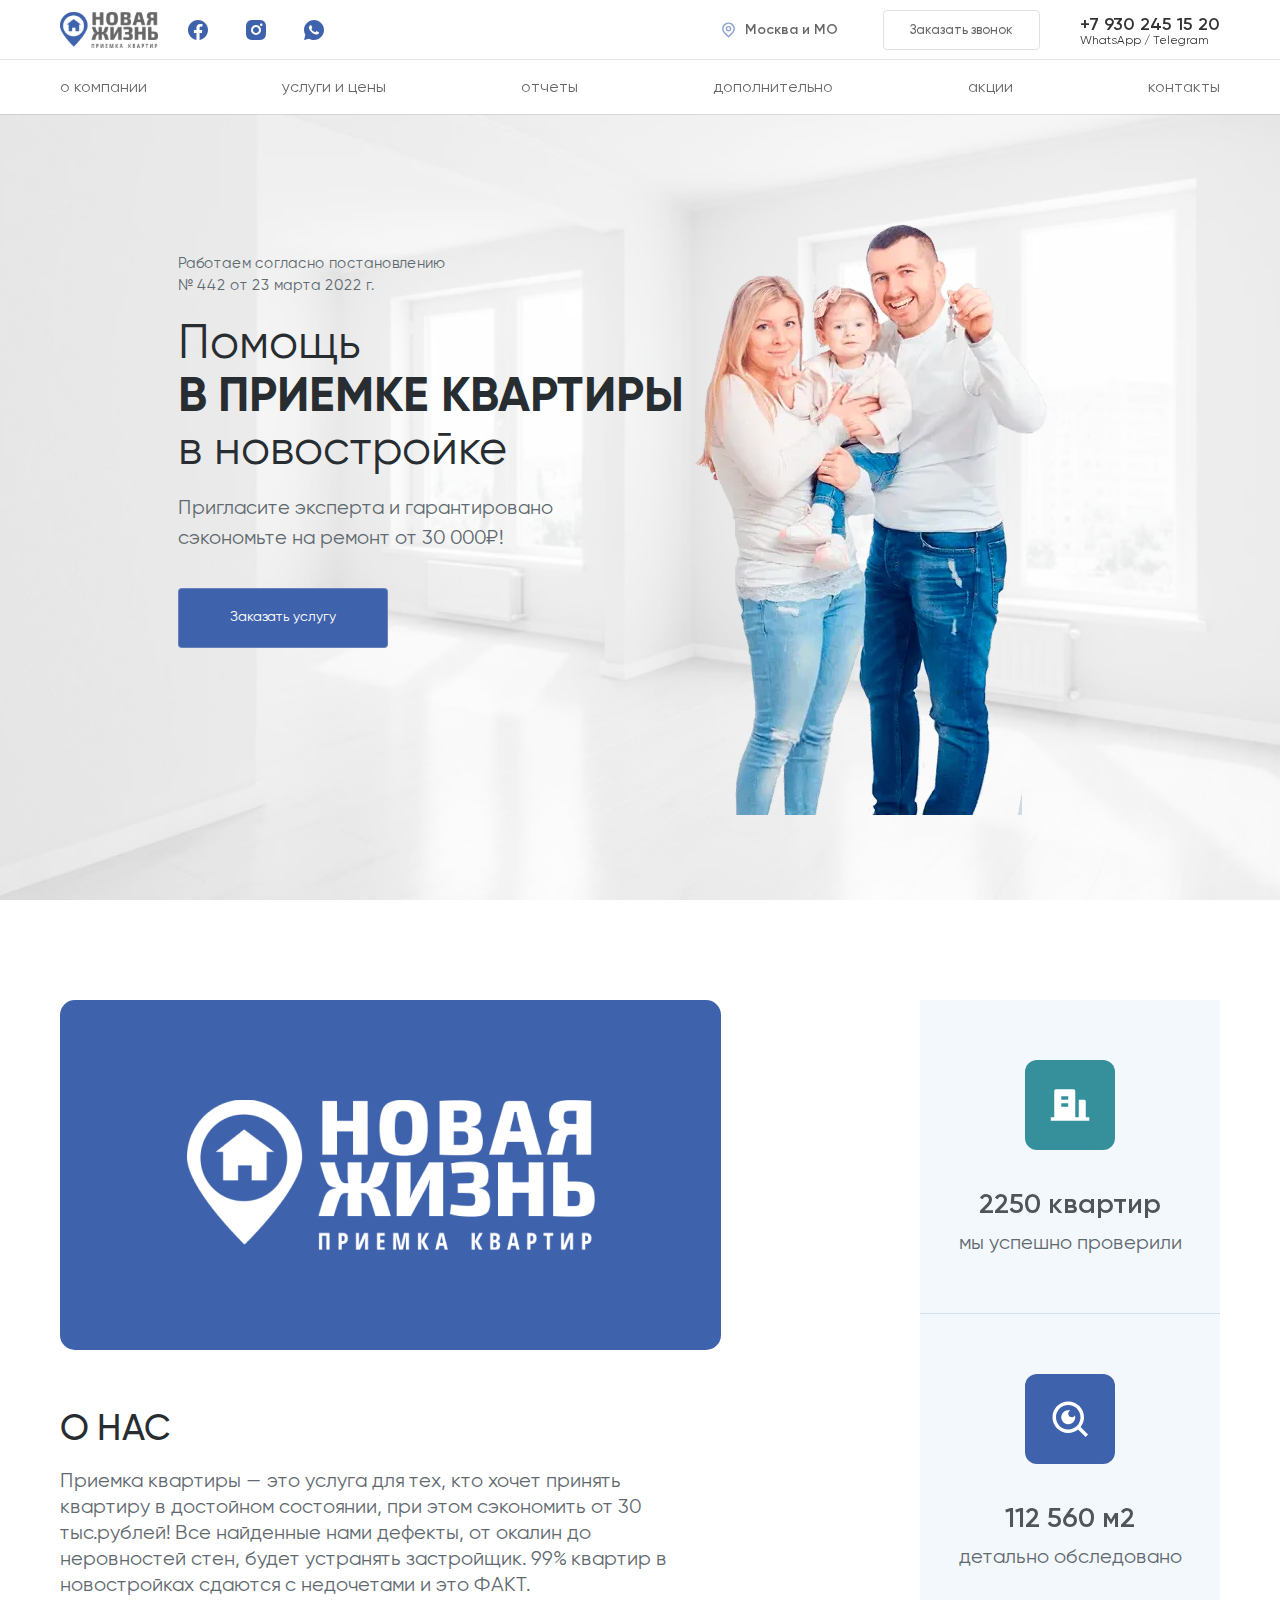
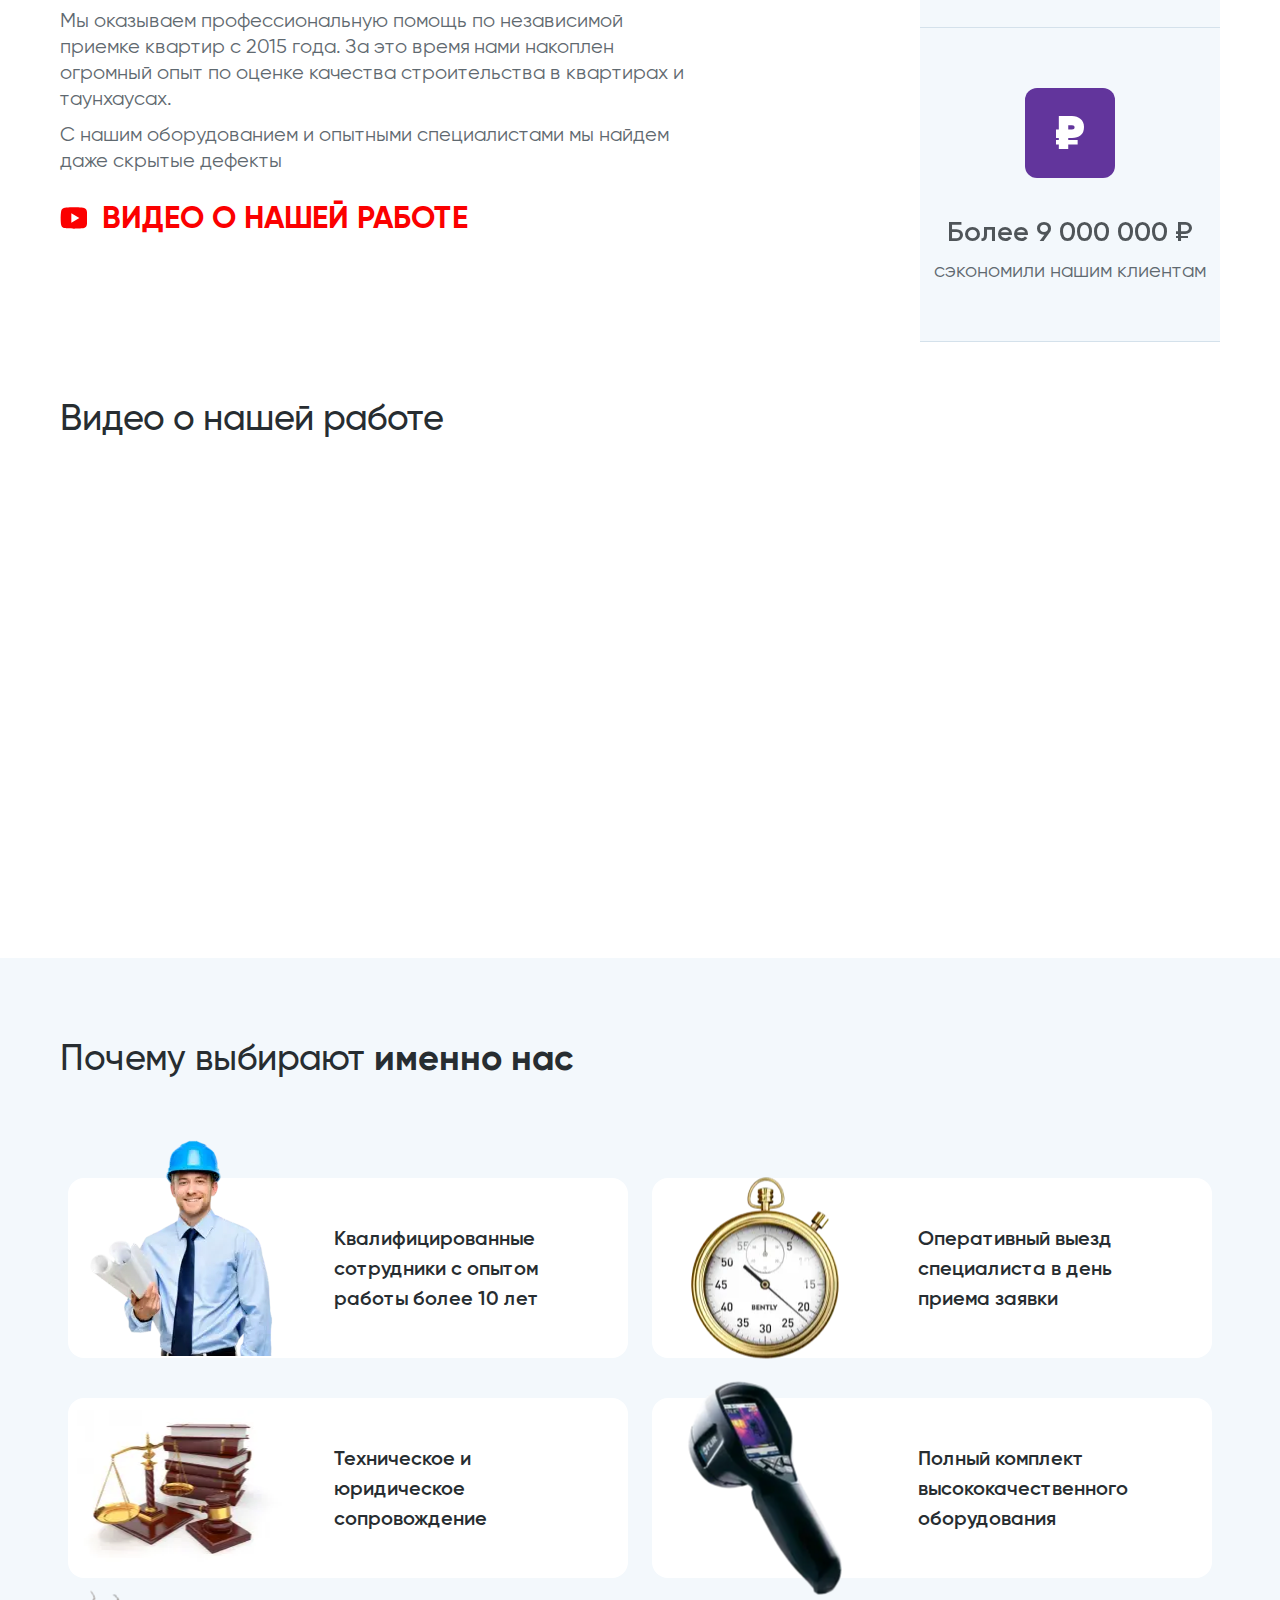
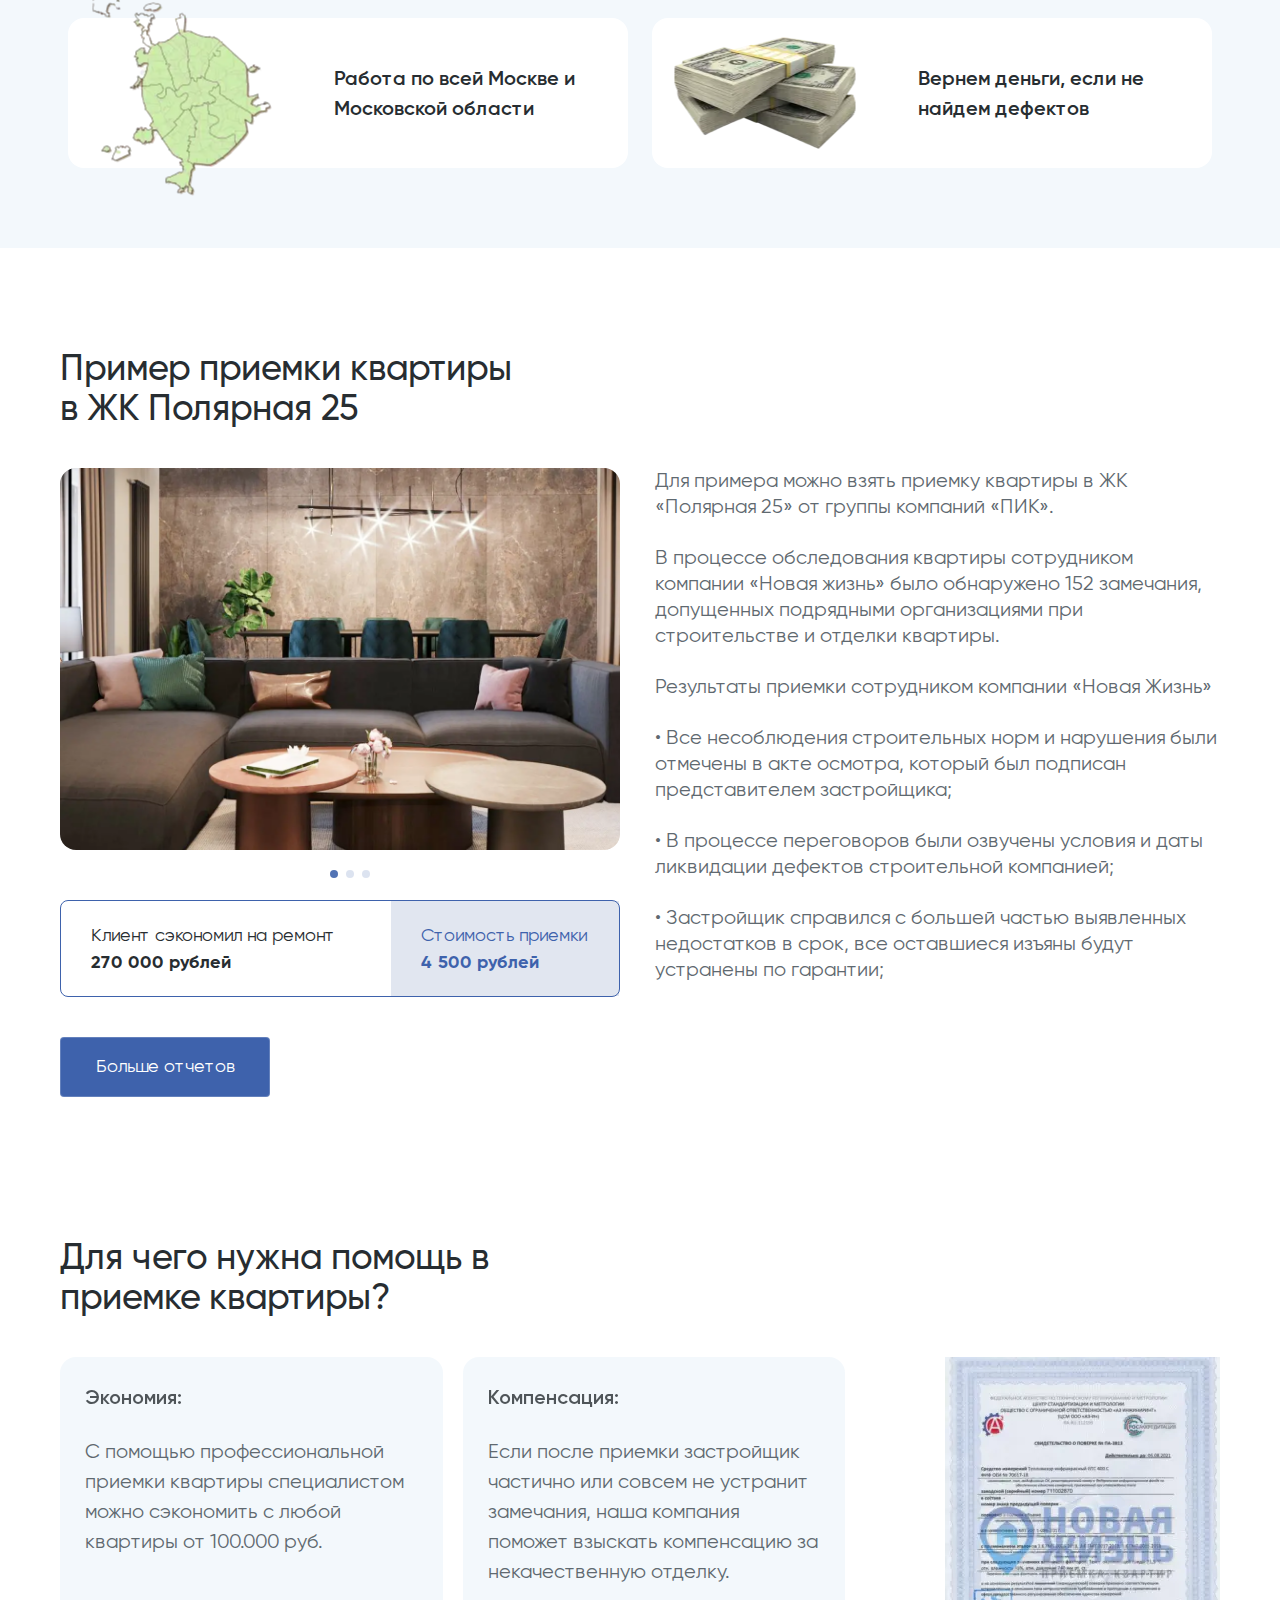
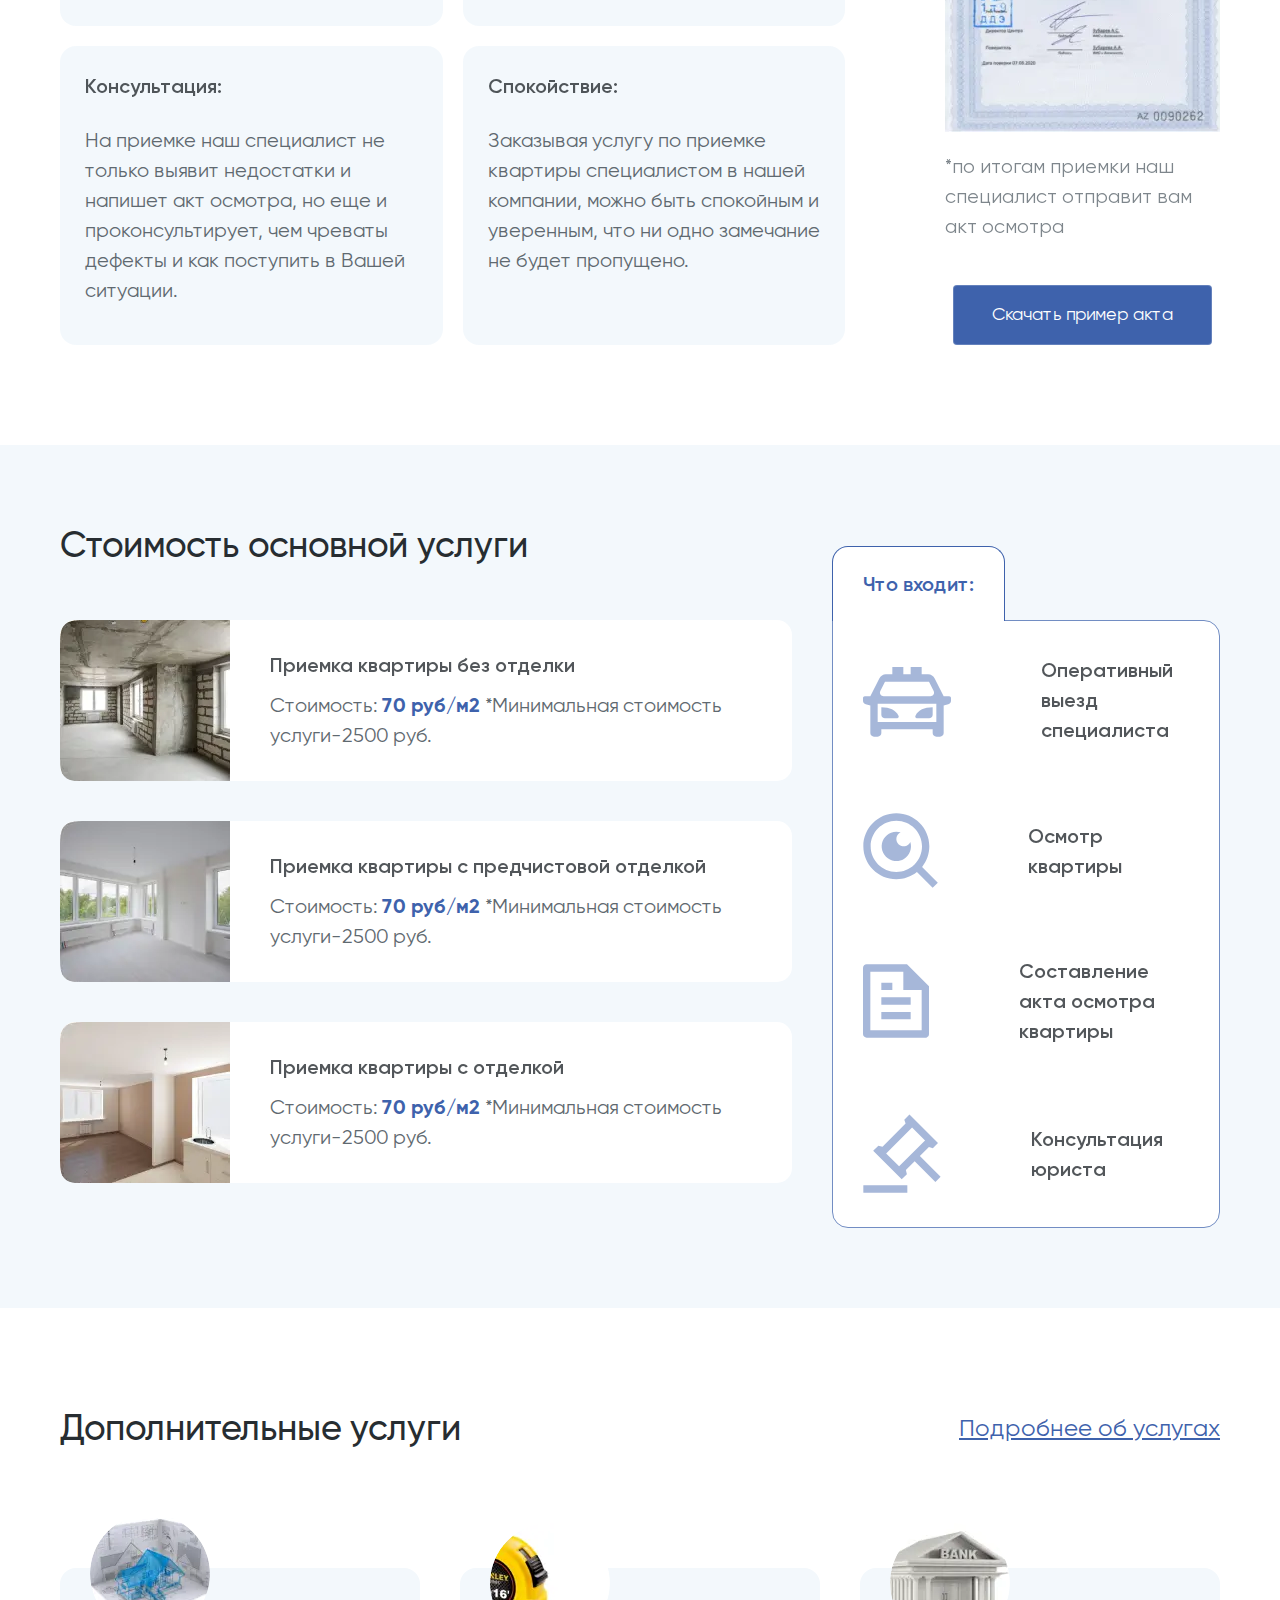
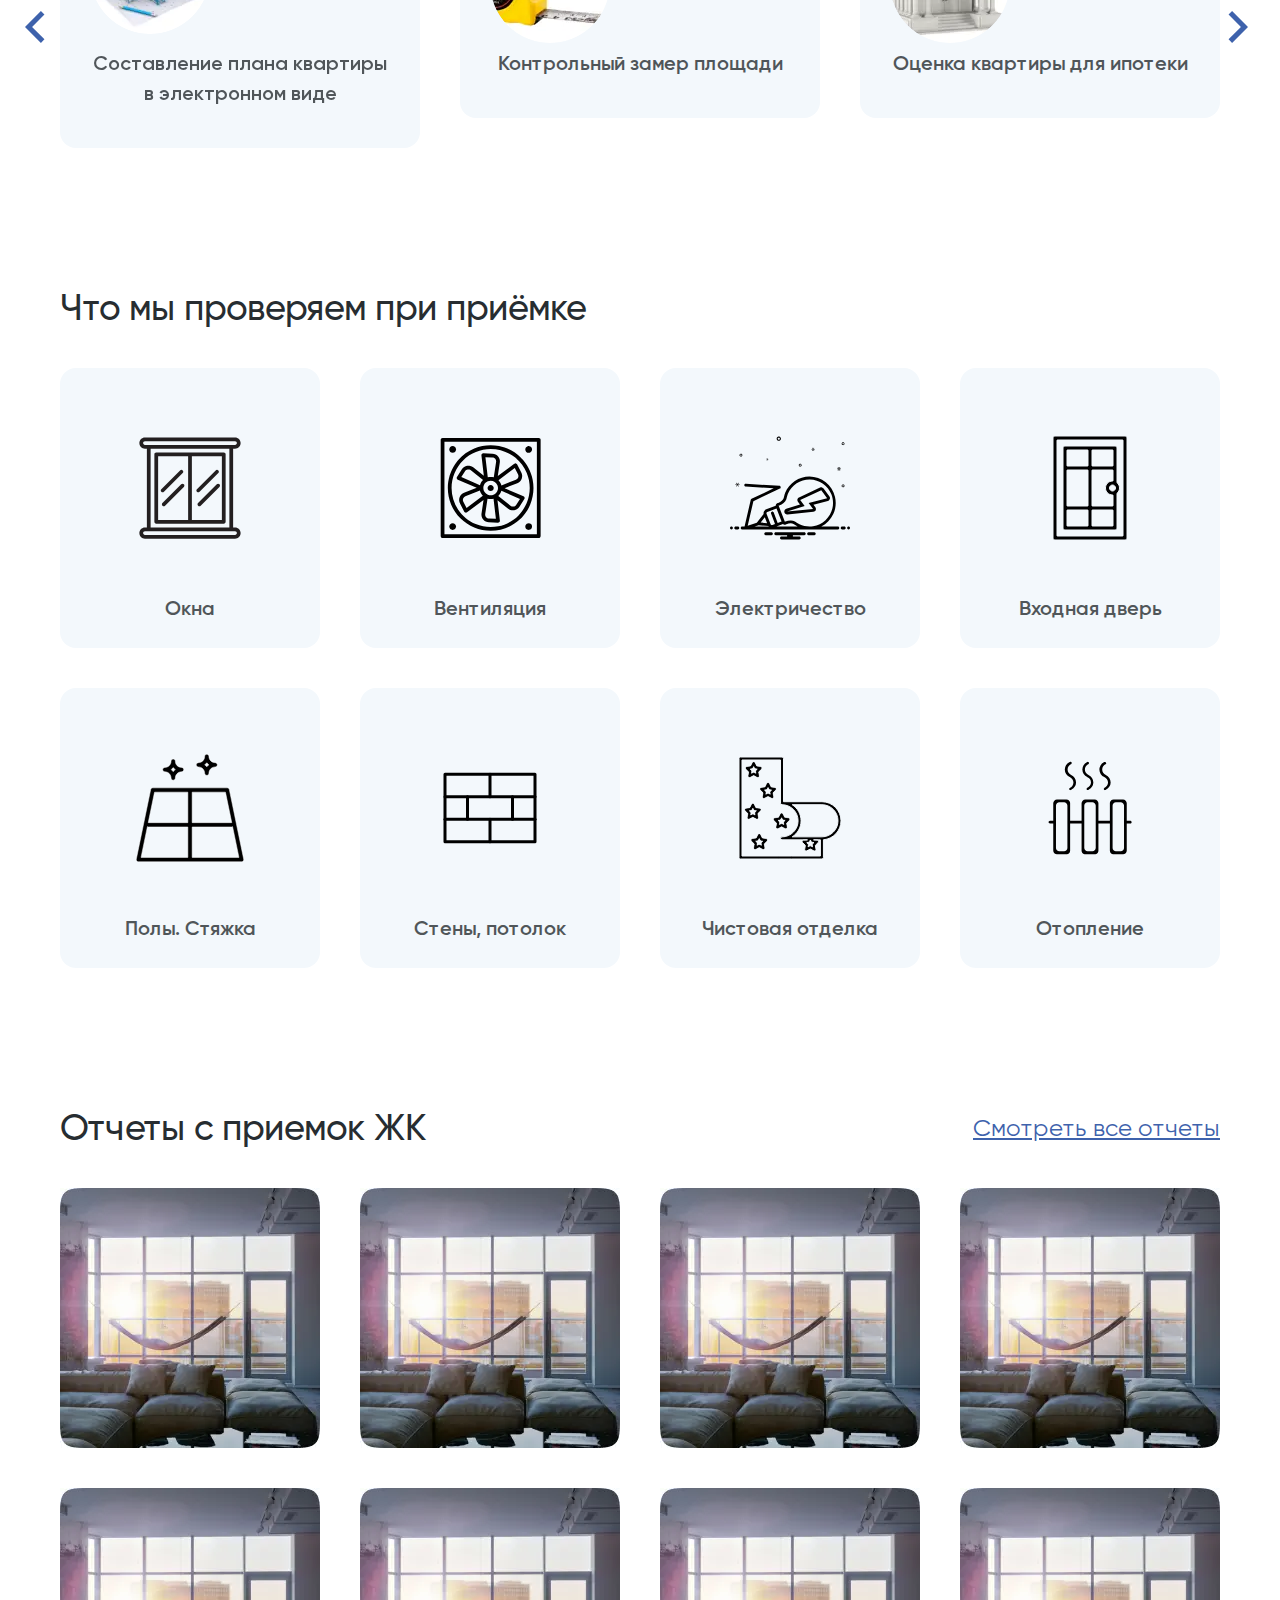
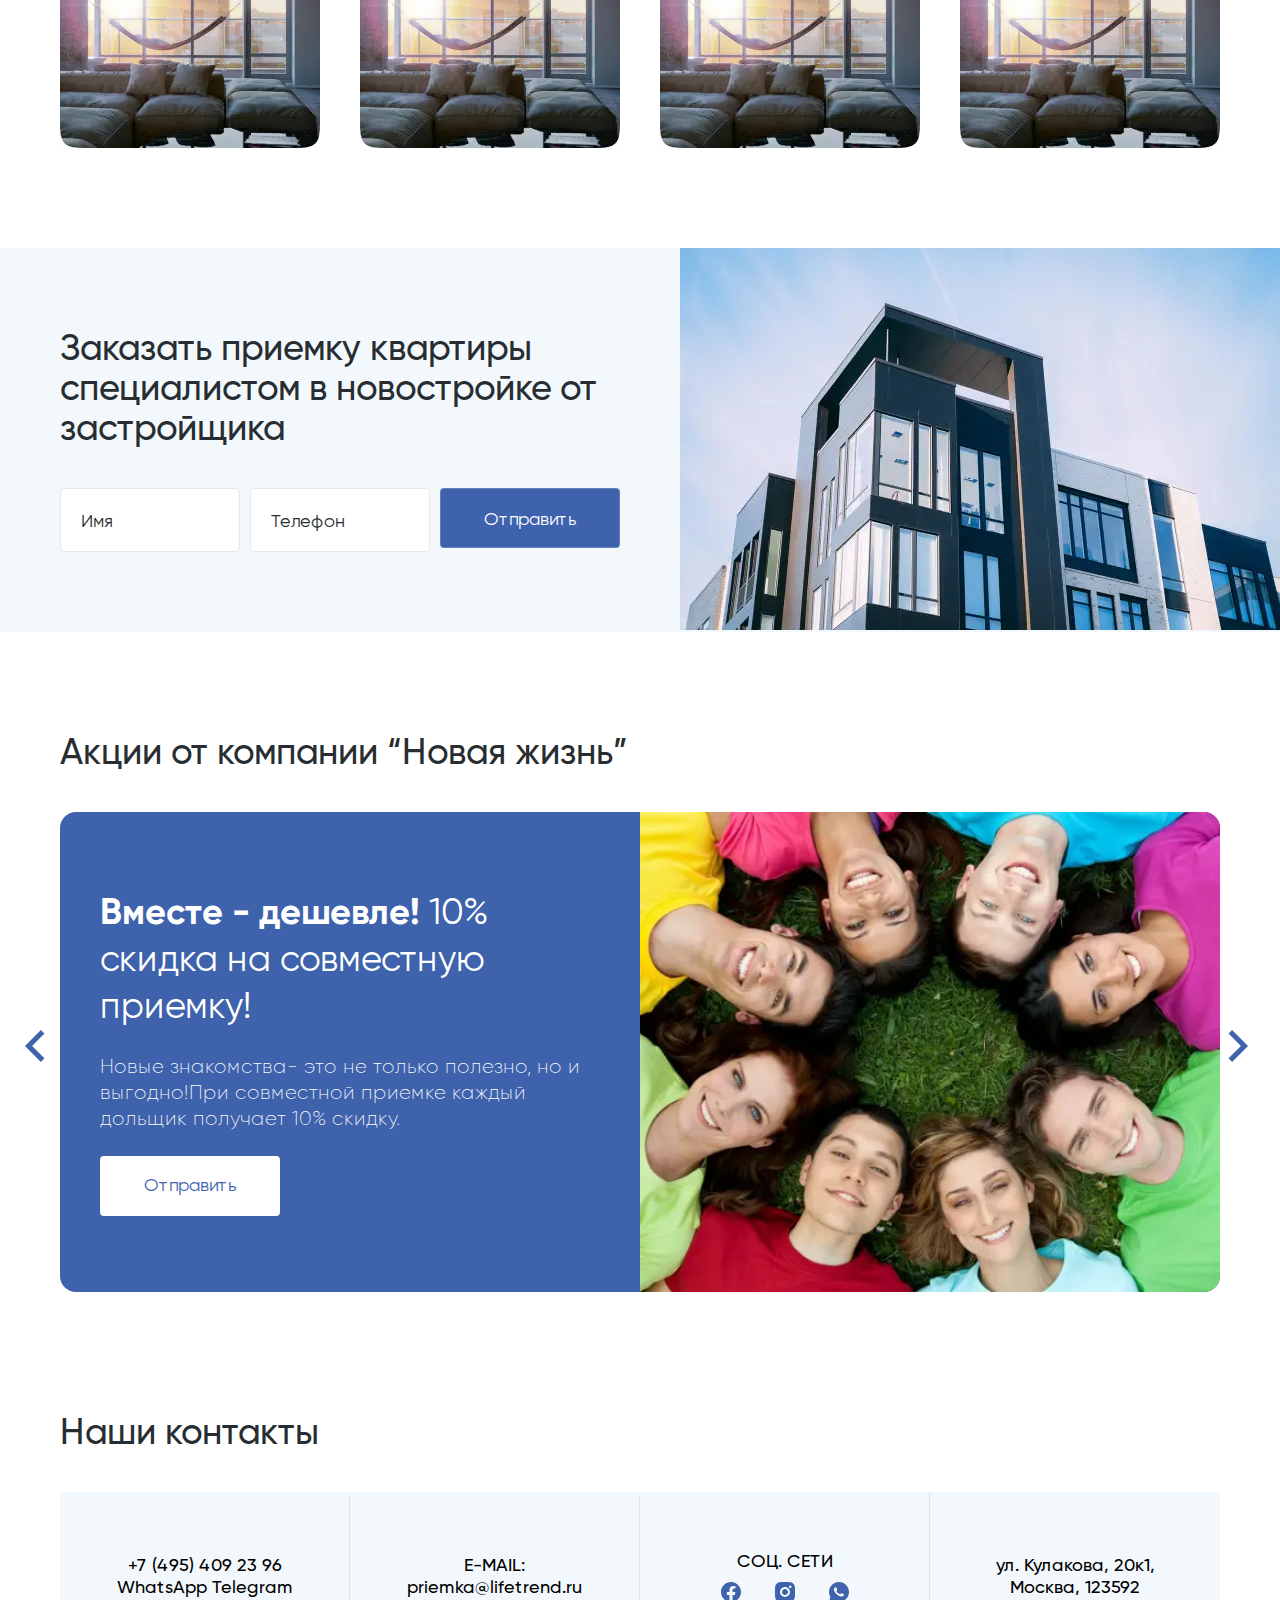
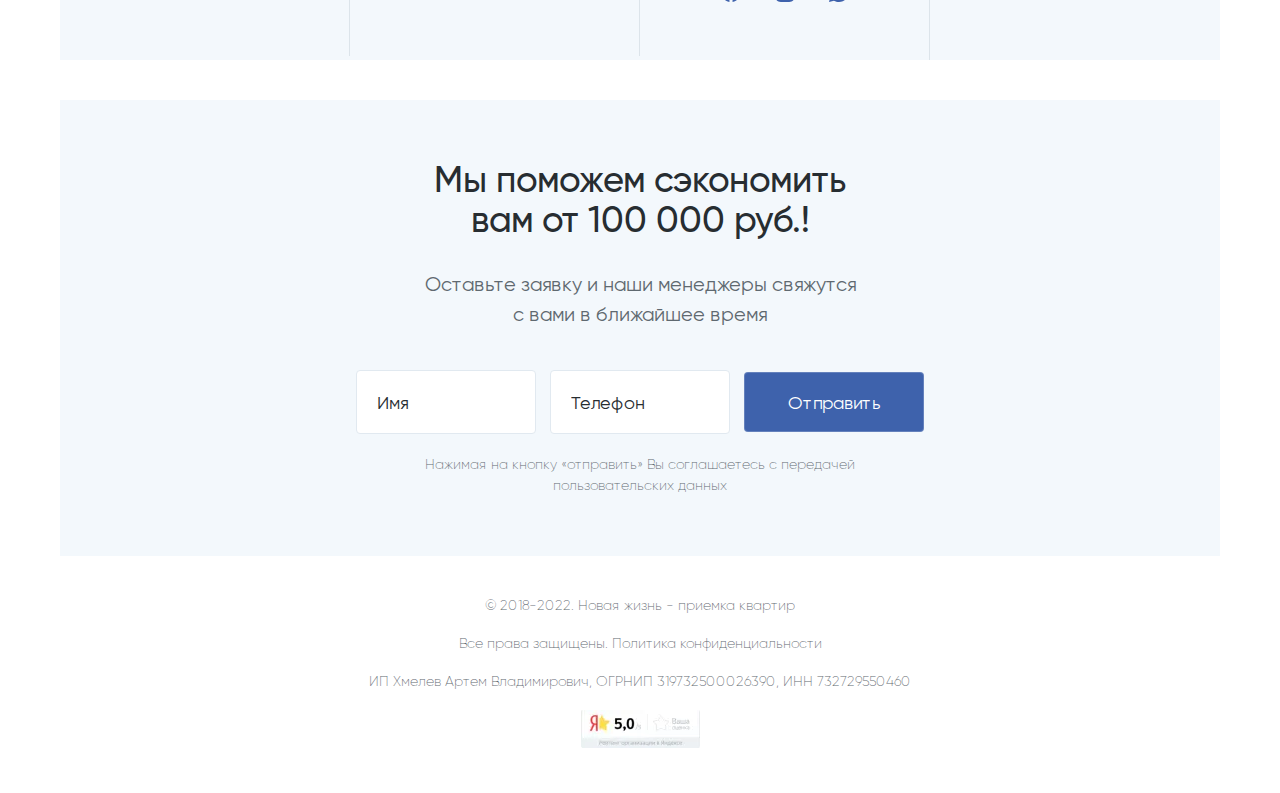
==== commit b8a4e17e: "Add files via upload" ====
--- a/index.html
+++ b/index.html
@@ -129,7 +129,7 @@
 						<!-- <video preload="none" controls>
 							<source src="img/video/room.mp4" type="video/room.mp4">
 						</video> -->
-						<iframe src="https://www.youtube.com/embed/pdxjfpJ167Y" title="YouTube video player" frameborder="0" allow="accelerometer; autoplay; clipboard-write; encrypted-media; gyroscope; picture-in-picture" allowfullscreen></iframe>
+						<iframe src="https://www.youtube.com/embed/pdxjfpJ167Y" width="100%" height="363px" title="YouTube video player" frameborder="0" allow="accelerometer; autoplay; clipboard-write; encrypted-media; gyroscope; picture-in-picture" allowfullscreen></iframe>
 					</div>
 				</div>
 			</section>
